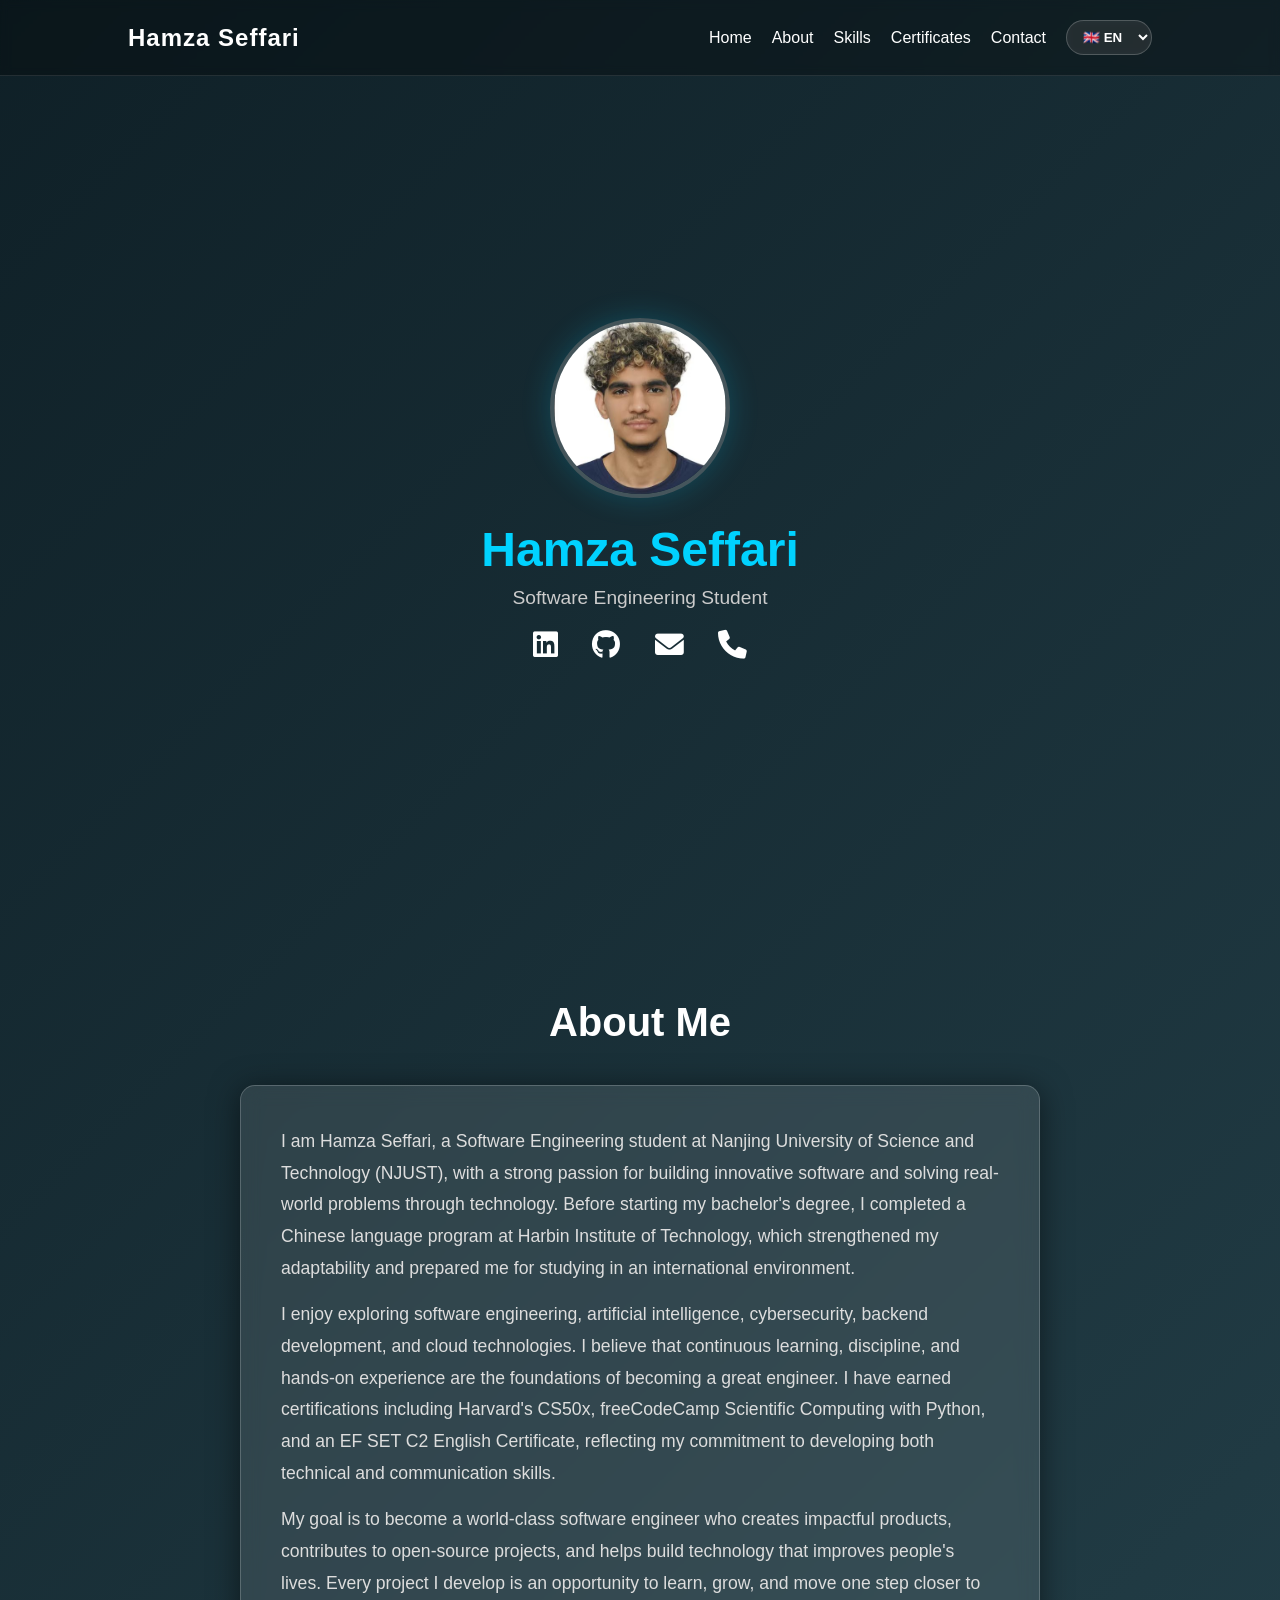
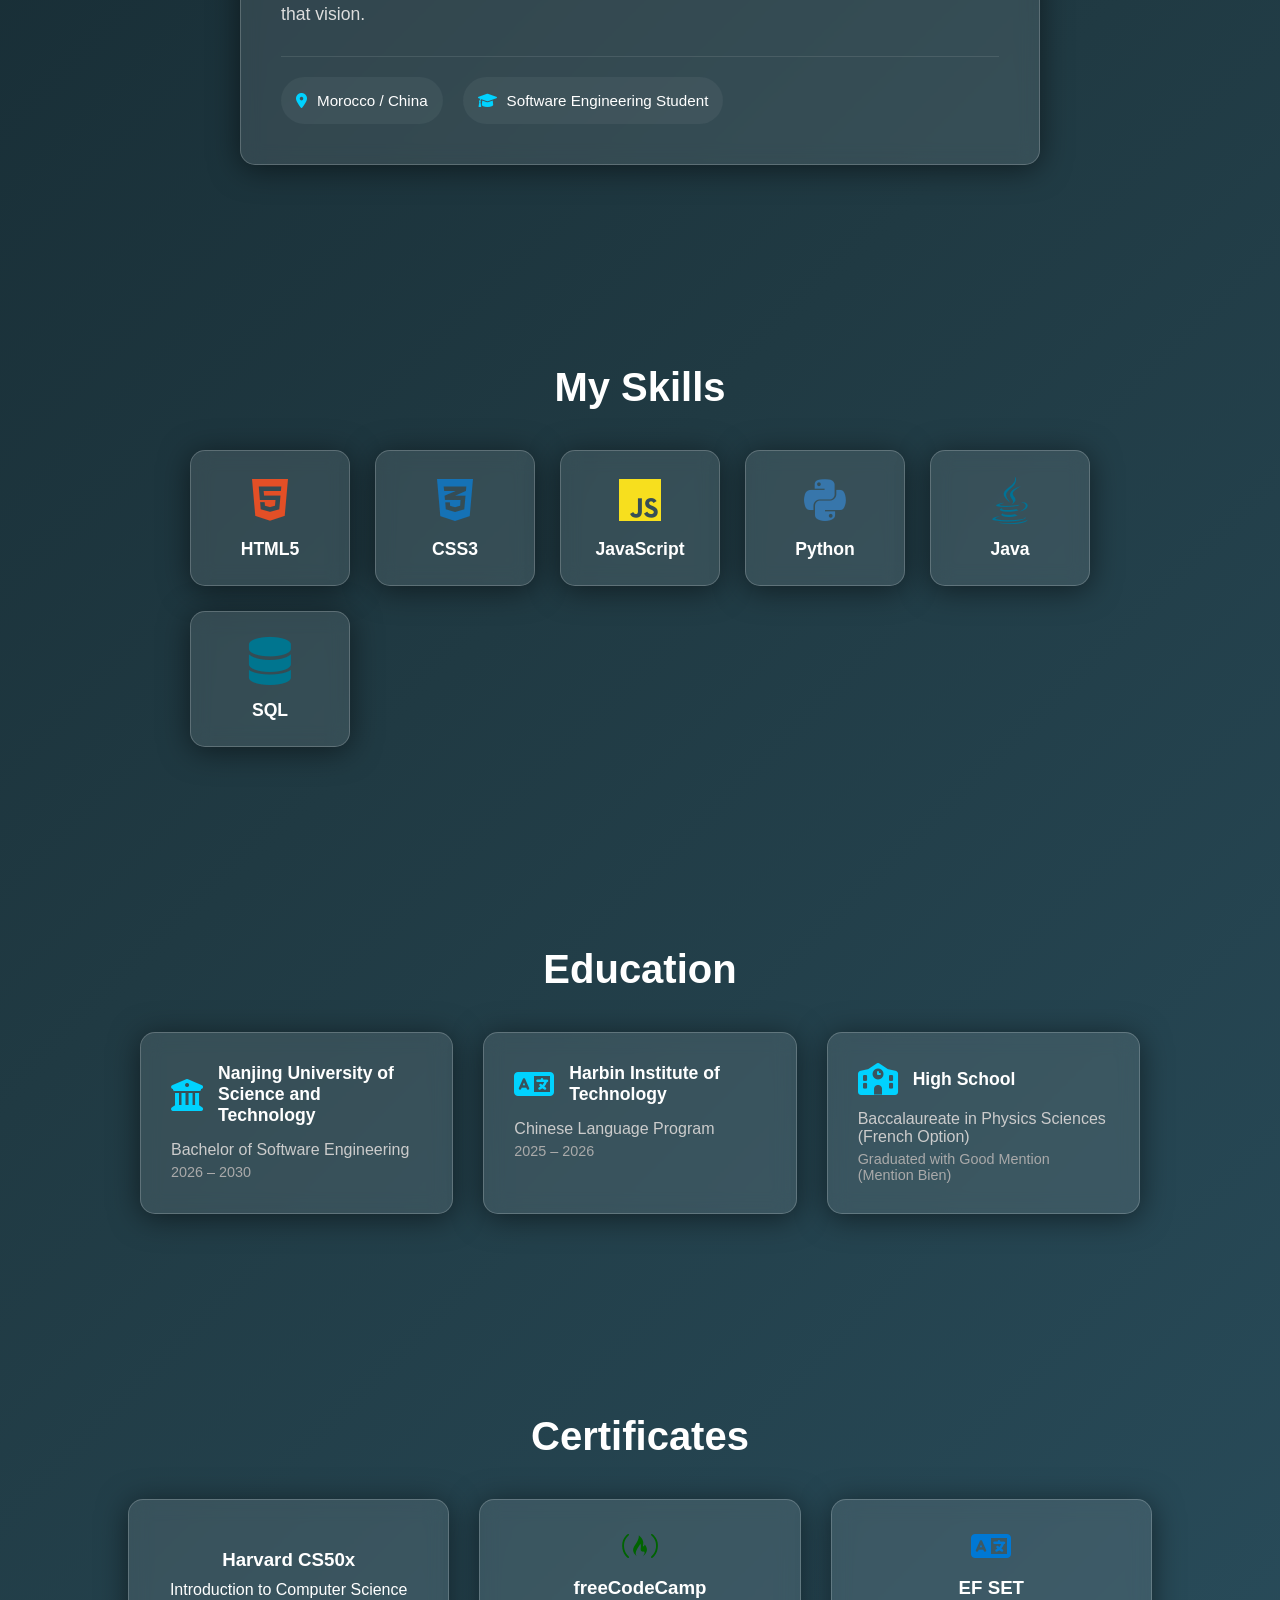
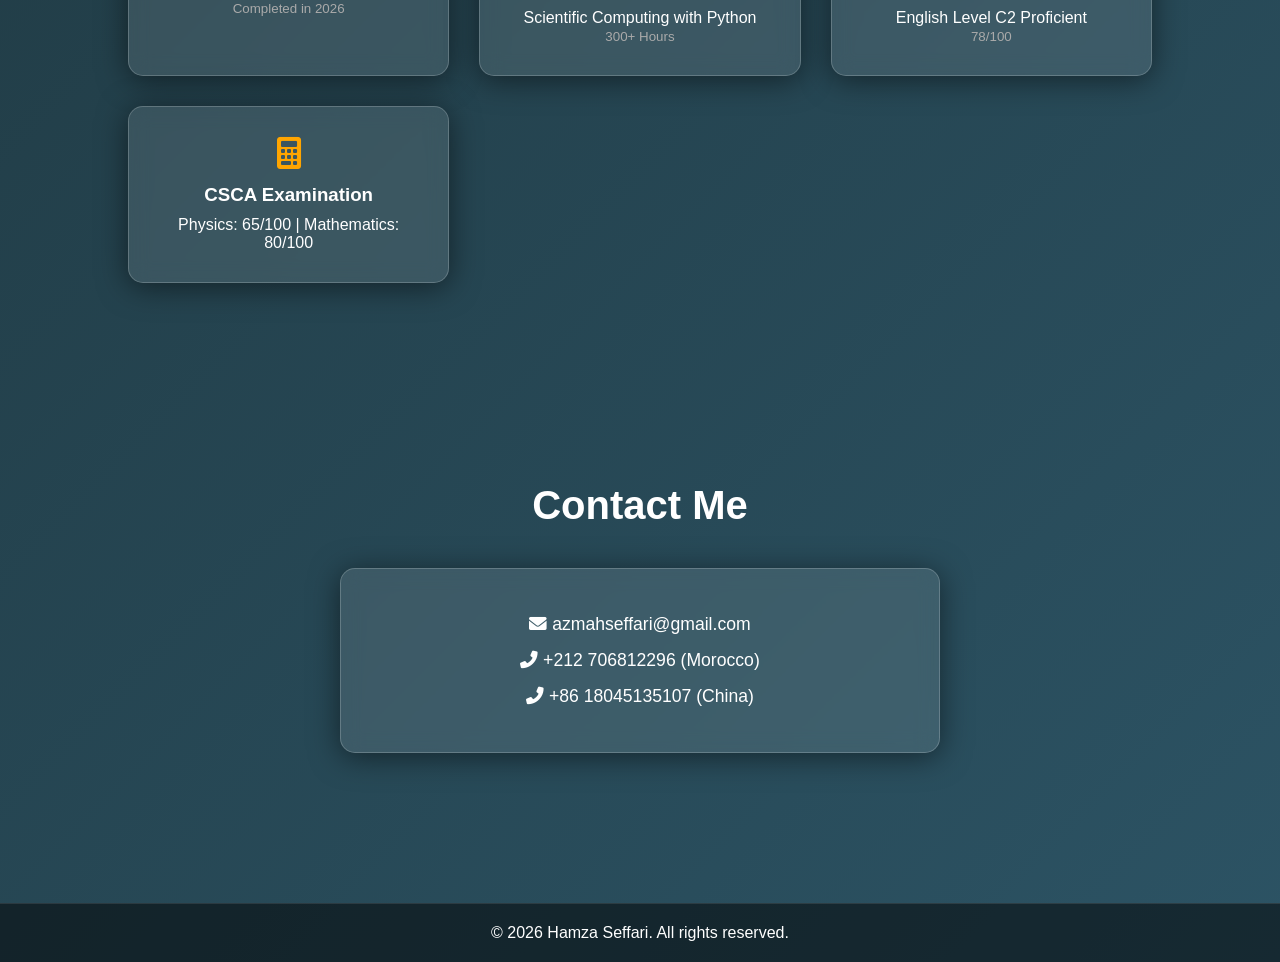
==== index.html @ 792bd7cf "Initial portfolio website" ====
<!DOCTYPE html>
<html lang="en">
<head>
    <meta charset="UTF-8">
    <meta name="viewport" content="width=device-width, initial-scale=1.0">
    <title>Hamza seffariii | Portfolio</title>
    <link rel="stylesheet" href="style.css">
    <link rel="stylesheet" href="https://cdnjs.cloudflare.com/ajax/libs/font-awesome/6.0.0/css/all.min.css">
</head>
<body>

    <!-- Navbar -->
    <nav>
        <h1 class="logo">Hamza Seffari</h1>
        <ul class="nav-links">
            <li><a href="#home" data-i18n="nav_home">Home</a></li>
            <li><a href="#about" data-i18n="nav_about">About</a></li>
            <li><a href="#skills" data-i18n="nav_skills">Skills</a></li>
            <li><a href="#certificates" data-i18n="nav_cert">Certificates</a></li>
            <li><a href="#contact" data-i18n="nav_contact">Contact</a></li>
            
            <!-- زر اللغة فقط -->
            <li>
                <select id="language-selector" class="lang-selector">
                    <option value="en">🇬🇧 EN</option>
                    <option value="fr">🇫🇷 FR</option>
                    <option value="ar">🇲🇦 AR</option>
                </select>
            </li>
        </ul>
        <div class="burger">
            <i class="fas fa-bars"></i>
        </div>
    </nav>

    <!-- Hero Section -->
    <section id="home" class="hero">
        <div class="hero-content">
            <div class="profile-img">
                <!-- حط هنا سمية التصويرة ديالك -->
                <img src="profile.jpg" alt="Hamza Seffari">
            </div>
            <h1 class="animate-text"><span data-i18n="hero_name">Hamza Seffari</span></h1>
            <p class="animate-text-delay" data-i18n="hero_title">Software Engineering Student</p>
            <div class="social-icons">
                <a href="https://www.linkedin.com/in/hamza-seffari-854858427/" target="_blank"><i class="fab fa-linkedin"></i></a>
                <a href="https://github.com/azmahefr" target="_blank"><i class="fab fa-github"></i></a>
                <a href="mailto:azmahseffari@gmail.com"><i class="fas fa-envelope"></i></a>
                <a href="tel:+212706812296"><i class="fas fa-phone"></i></a>
            </div>
        </div>
    </section>

    <!-- About Section -->
    <section id="about" class="section">
        <h2 class="section-title" data-i18n="about_title">About Me</h2>
        <div class="about-container glass">
            <div class="about-text">
                <p data-i18n="about_desc1">
                    I am Hamza Seffari, a Software Engineering student at Nanjing University of Science and Technology (NJUST), with a strong passion for building innovative software and solving real-world problems through technology. Before starting my bachelor's degree, I completed a Chinese language program at Harbin Institute of Technology, which strengthened my adaptability and prepared me for studying in an international environment.
                </p>
                <p data-i18n="about_desc2">
                    I enjoy exploring software engineering, artificial intelligence, cybersecurity, backend development, and cloud technologies. I believe that continuous learning, discipline, and hands-on experience are the foundations of becoming a great engineer. I have earned certifications including Harvard's CS50x, freeCodeCamp Scientific Computing with Python, and an EF SET C2 English Certificate, reflecting my commitment to developing both technical and communication skills.
                </p>
                <p data-i18n="about_desc3">
                    My goal is to become a world-class software engineer who creates impactful products, contributes to open-source projects, and helps build technology that improves people's lives. Every project I develop is an opportunity to learn, grow, and move one step closer to that vision.
                </p>
                <div class="about-details">
                    <div class="detail-item">
                        <i class="fas fa-map-marker-alt"></i>
                        <span data-i18n="about_location">Morocco / China</span>
                    </div>
                    <div class="detail-item">
                        <i class="fas fa-graduation-cap"></i>
                        <span data-i18n="about_edu">Software Engineering Student</span>
                    </div>
                </div>
            </div>
        </div>
    </section>

    <!-- Skills Section -->
    <section id="skills" class="section">
        <h2 class="section-title" data-i18n="skills_title">My Skills</h2>
        <div class="skills-grid">
            <div class="skill-card glass">
                <i class="fab fa-html5 fa-3x" style="color:#e34f26;"></i>
                <h3>HTML5</h3>
            </div>
            <div class="skill-card glass">
                <i class="fab fa-css3-alt fa-3x" style="color:#1572b6;"></i>
                <h3>CSS3</h3>
            </div>
            <div class="skill-card glass">
                <i class="fab fa-js fa-3x" style="color:#f7df1e;"></i>
                <h3>JavaScript</h3>
            </div>
            <div class="skill-card glass">
                <i class="fab fa-python fa-3x" style="color:#3776ab;"></i>
                <h3>Python</h3>
            </div>
            <div class="skill-card glass">
                <i class="fab fa-java fa-3x" style="color:#007396;"></i>
                <h3>Java</h3>
            </div>
            <div class="skill-card glass">
                <i class="fas fa-database fa-3x" style="color:#00758f;"></i>
                <h3>SQL</h3>
            </div>
        </div>
    </section>

    <!-- Education Section -->
    <section id="education" class="section">
        <h2 class="section-title" data-i18n="edu_title">Education</h2>
        <div class="edu-grid">
            <div class="edu-card glass">
                <div class="edu-header">
                    <i class="fas fa-university fa-2x" style="color:#00d2ff;"></i>
                    <h3>Nanjing University of Science and Technology</h3>
                </div>
                <p class="edu-major" data-i18n="edu_major1">Bachelor of Software Engineering</p>
                <p class="edu-date">2026 – 2030</p>
            </div>
            <div class="edu-card glass">
                <div class="edu-header">
                    <i class="fas fa-language fa-2x" style="color:#00d2ff;"></i>
                    <h3>Harbin Institute of Technology</h3>
                </div>
                <p class="edu-major" data-i18n="edu_major2">Chinese Language Program</p>
                <p class="edu-date">2025 – 2026</p>
            </div>
            <div class="edu-card glass">
                <div class="edu-header">
                    <i class="fas fa-school fa-2x" style="color:#00d2ff;"></i>
                    <h3 data-i18n="edu_highschool">High School</h3>
                </div>
                <p class="edu-major" data-i18n="edu_major3">Baccalaureate in Physics Sciences (French Option)</p>
                <p class="edu-date" data-i18n="edu_mention">Graduated with Good Mention (Mention Bien)</p>
            </div>
        </div>
    </section>

    <!-- Certificates Section -->
    <section id="certificates" class="section">
        <h2 class="section-title" data-i18n="cert_title">Certificates</h2>
        <div class="cert-grid">
            <div class="cert-card glass">
                <i class="fab fa-harvard fa-2x" style="color:#a51c30;"></i>
                <a href="https://certificates.cs50.io/47c96fdd-a1e2-4b8c-8a52-be0046b271c6.pdf?size=letter" target="_blank" style="text-decoration:none; color:white;">
                    <h3 data-i18n="cert1_title">Harvard CS50x</h3>
                    <p data-i18n="cert1_desc">Introduction to Computer Science</p>
                    <small style="color:#aaa;">Completed in 2026</small>
                </a>
            </div>
            <div class="cert-card glass">
                <i class="fab fa-free-code-camp fa-2x" style="color:#006400;"></i>
                <a href="https://www.freecodecamp.org/certification/hamza_seffari/scientific-computing-with-python-v7" target="_blank" style="text-decoration:none; color:white;">
                    <h3 data-i18n="cert2_title">freeCodeCamp</h3>
                    <p data-i18n="cert2_desc">Scientific Computing with Python</p>
                    <small style="color:#aaa;">300+ Hours</small>
                </a>
            </div>
            <div class="cert-card glass">
                <i class="fas fa-language fa-2x" style="color:#0078d4;"></i>
                <a href="https://cert.efset.org/rnHpss" target="_blank" style="text-decoration:none; color:white;">
                    <h3 data-i18n="cert3_title">EF SET</h3>
                    <p data-i18n="cert3_desc">English Level C2 Proficient</p>
                    <small style="color:#aaa;">78/100</small>
                </a>
            </div>
            <div class="cert-card glass">
                <i class="fas fa-calculator fa-2x" style="color:#ffa500;"></i>
                <a href="https://go.fliplink.me/view/F4797BD0-E8CE-4509-B6BF-D47F2C8E0F4D" target="_blank" style="text-decoration:none; color:white;">
                    <h3 data-i18n="cert4_title">CSCA Examination</h3>
                    <p data-i18n="cert4_desc">Physics : 65/100 | Mathematics : 80/100</p>
                </a>
            </div>
        </div>
    </section>

    <!-- Contact Section -->
    <section id="contact" class="section">
        <h2 class="section-title" data-i18n="contact_title">Contact Me</h2>
        <div class="contact-info glass">
            <p><i class="fas fa-envelope"></i> azmahseffari@gmail.com</p>
            <p><i class="fas fa-phone-alt"></i> +212 706812296 (Morocco)</p>
            <p><i class="fas fa-phone-alt"></i> +86 18045135107 (China)</p>
        </div>
    </section>

    <footer>
        <p data-i18n="footer">© 2026 Hamza Seffari. All rights reserved.</p>
    </footer>

    <script src="script.js"></script>
</body>
</html>
---- style.css ----
* {
    margin: 0;
    padding: 0;
    box-sizing: border-box;
    font-family: 'Segoe UI', Tahoma, Geneva, Verdana, sans-serif;
}

body {
    background: linear-gradient(135deg, #0f2027, #203a43, #2c5364);
    color: white;
    min-height: 100vh;
    overflow-x: hidden;
}

/* Glassmorphism */
.glass {
    background: rgba(255, 255, 255, 0.1);
    backdrop-filter: blur(10px);
    -webkit-backdrop-filter: blur(10px);
    border: 1px solid rgba(255, 255, 255, 0.2);
    border-radius: 15px;
    box-shadow: 0 4px 30px rgba(0, 0, 0, 0.5);
}

/* Navbar */
nav {
    display: flex;
    justify-content: space-between;
    align-items: center;
    padding: 20px 10%;
    background: rgba(0, 0, 0, 0.3);
    backdrop-filter: blur(5px);
    position: fixed;
    width: 100%;
    top: 0;
    z-index: 1000;
    border-bottom: 1px solid rgba(255, 255, 255, 0.1);
}

.logo {
    font-size: 1.5rem;
    font-weight: bold;
    letter-spacing: 1px;
}

.nav-links {
    list-style: none;
    display: flex;
    gap: 20px;
    align-items: center;
}

.nav-links a {
    color: white;
    text-decoration: none;
    font-weight: 500;
    transition: 0.3s;
}

.nav-links a:hover {
    color: #00d2ff;
    text-shadow: 0 0 10px #00d2ff;
}

/* Language Selector */
.lang-selector {
    background: rgba(255, 255, 255, 0.1);
    backdrop-filter: blur(5px);
    border: 1px solid rgba(255, 255, 255, 0.2);
    color: white;
    padding: 8px 12px;
    border-radius: 20px;
    cursor: pointer;
    font-weight: bold;
    transition: 0.3s;
}

.lang-selector:hover {
    background: rgba(255, 255, 255, 0.2);
}

.lang-selector option {
    background: #1a2a3a;
    color: white;
}

.burger {
    display: none;
    font-size: 1.5rem;
    cursor: pointer;
}

/* Hero */
.hero {
    height: 100vh;
    display: flex;
    align-items: center;
    justify-content: center;
    text-align: center;
    padding-top: 80px;
}

.hero-content {
    animation: fadeInUp 1s ease-out;
}

.profile-img img {
    width: 180px;
    height: 180px;
    border-radius: 50%;
    border: 4px solid rgba(255, 255, 255, 0.2);
    object-fit: cover;
    margin-bottom: 20px;
    box-shadow: 0 0 30px rgba(0, 210, 255, 0.2);
    transition: transform 0.5s;
}

.profile-img img:hover {
    transform: scale(1.05) rotate(3deg);
}

.hero h1 {
    font-size: 3rem;
    margin-bottom: 10px;
}

.hero h1 span {
    color: #00d2ff;
}

.hero p {
    font-size: 1.2rem;
    color: #ccc;
    margin-bottom: 20px;
}

/* Social Icons */
.social-icons a {
    color: white;
    font-size: 1.8rem;
    margin: 0 15px;
    transition: 0.3s;
}

.social-icons a:hover {
    color: #00d2ff;
    transform: translateY(-5px);
}

/* Sections */
.section {
    padding: 100px 10%;
    text-align: center;
}

.section-title {
    font-size: 2.5rem;
    margin-bottom: 40px;
    color: white;
}

/* About */
.about-container {
    max-width: 800px;
    margin: 0 auto;
    padding: 40px;
    text-align: left;
    line-height: 1.8;
}

.about-text p {
    margin-bottom: 15px;
    color: #ddd;
    font-size: 1.1rem;
}

.about-details {
    display: flex;
    flex-wrap: wrap;
    gap: 20px;
    margin-top: 25px;
    padding-top: 20px;
    border-top: 1px solid rgba(255, 255, 255, 0.1);
}

.detail-item {
    display: flex;
    align-items: center;
    gap: 10px;
    background: rgba(255, 255, 255, 0.05);
    padding: 10px 15px;
    border-radius: 25px;
    font-size: 0.95rem;
}

.detail-item i {
    color: #00d2ff;
}

/* Skills */
.skills-grid {
    display: grid;
    grid-template-columns: repeat(auto-fit, minmax(150px, 1fr));
    gap: 25px;
    max-width: 900px;
    margin: 0 auto;
}

.skill-card {
    padding: 25px 15px;
    text-align: center;
    transition: 0.4s;
    cursor: pointer;
}

.skill-card:hover {
    transform: translateY(-10px) scale(1.05);
    box-shadow: 0 0 25px rgba(0, 0, 0, 0.5);
}

.skill-card h3 {
    margin-top: 15px;
    font-size: 1.1rem;
}

/* Certificates */
.cert-grid {
    display: grid;
    grid-template-columns: repeat(auto-fit, minmax(250px, 1fr));
    gap: 30px;
}

.cert-card {
    padding: 30px;
    transition: 0.4s;
    cursor: pointer;
    text-align: center;
}

.cert-card:hover {
    transform: translateY(-15px) scale(1.02);
    background: rgba(255, 255, 255, 0.15);
    box-shadow: 0 0 20px rgba(0, 0, 0, 0.5);
}

.cert-card i {
    margin-bottom: 15px;
}

.cert-card h3 {
    margin-bottom: 10px;
}

/* Contact */
.contact-info {
    max-width: 600px;
    margin: 0 auto;
    padding: 30px;
}

.contact-info p {
    margin: 15px 0;
    font-size: 1.1rem;
}

/* Footer */
footer {
    text-align: center;
    padding: 20px;
    background: rgba(0, 0, 0, 0.5);
    margin-top: 50px;
    border-top: 1px solid rgba(255, 255, 255, 0.1);
}

/* Animations */
@keyframes fadeInUp {
    from {
        opacity: 0;
        transform: translateY(50px);
    }
    to {
        opacity: 1;
        transform: translateY(0);
    }
}

.animate-text {
    animation: fadeInUp 1s ease-out;
}
.animate-text-delay {
    opacity: 0;
    animation: fadeInUp 1s ease-out 0.5s forwards;
}

/* Education Section */
.edu-grid {
    display: grid;
    grid-template-columns: repeat(auto-fit, minmax(300px, 1fr));
    gap: 30px;
    max-width: 1000px;
    margin: 0 auto;
}

.edu-card {
    padding: 30px;
    text-align: left;
    transition: 0.4s;
    cursor: pointer;
}

.edu-card:hover {
    transform: translateY(-10px) scale(1.02);
    box-shadow: 0 0 25px rgba(0, 0, 0, 0.5);
}

.edu-header {
    display: flex;
    align-items: center;
    gap: 15px;
    margin-bottom: 15px;
}

.edu-header h3 {
    font-size: 1.1rem;
}

.edu-major {
    color: #ccc;
    font-size: 1rem;
    margin-bottom: 5px;
}

.edu-date {
    color: #aaa;
    font-size: 0.9rem;
}

/* Responsive */
@media (max-width: 768px) {
    .nav-links {
        display: none;
        flex-direction: column;
        position: absolute;
        top: 70px;
        left: 0;
        width: 100%;
        background: rgba(0, 0, 0, 0.9);
        padding: 20px;
        text-align: center;
        border-bottom: 1px solid rgba(255, 255, 255, 0.1);
    }
    .nav-links.active {
        display: flex;
    }
    .burger {
        display: block;
    }
    .hero h1 {
        font-size: 2rem;
    }
}
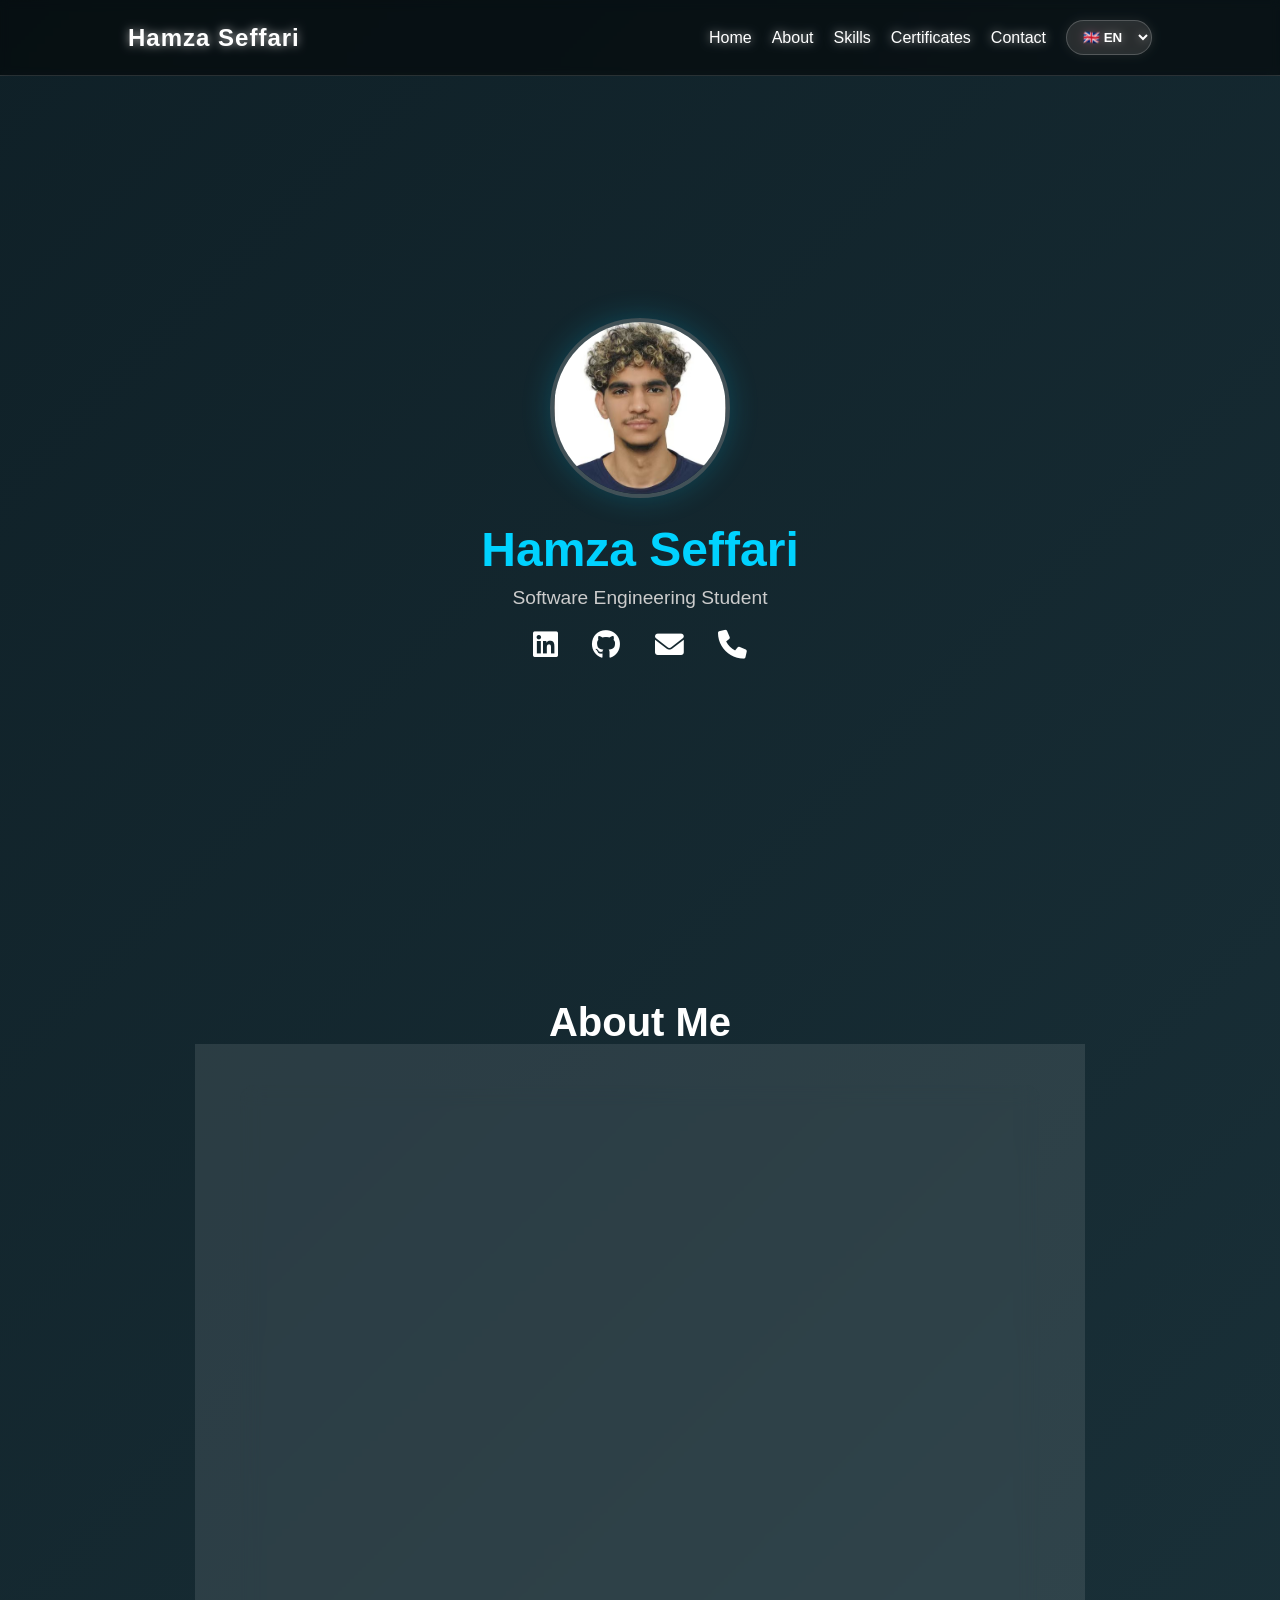
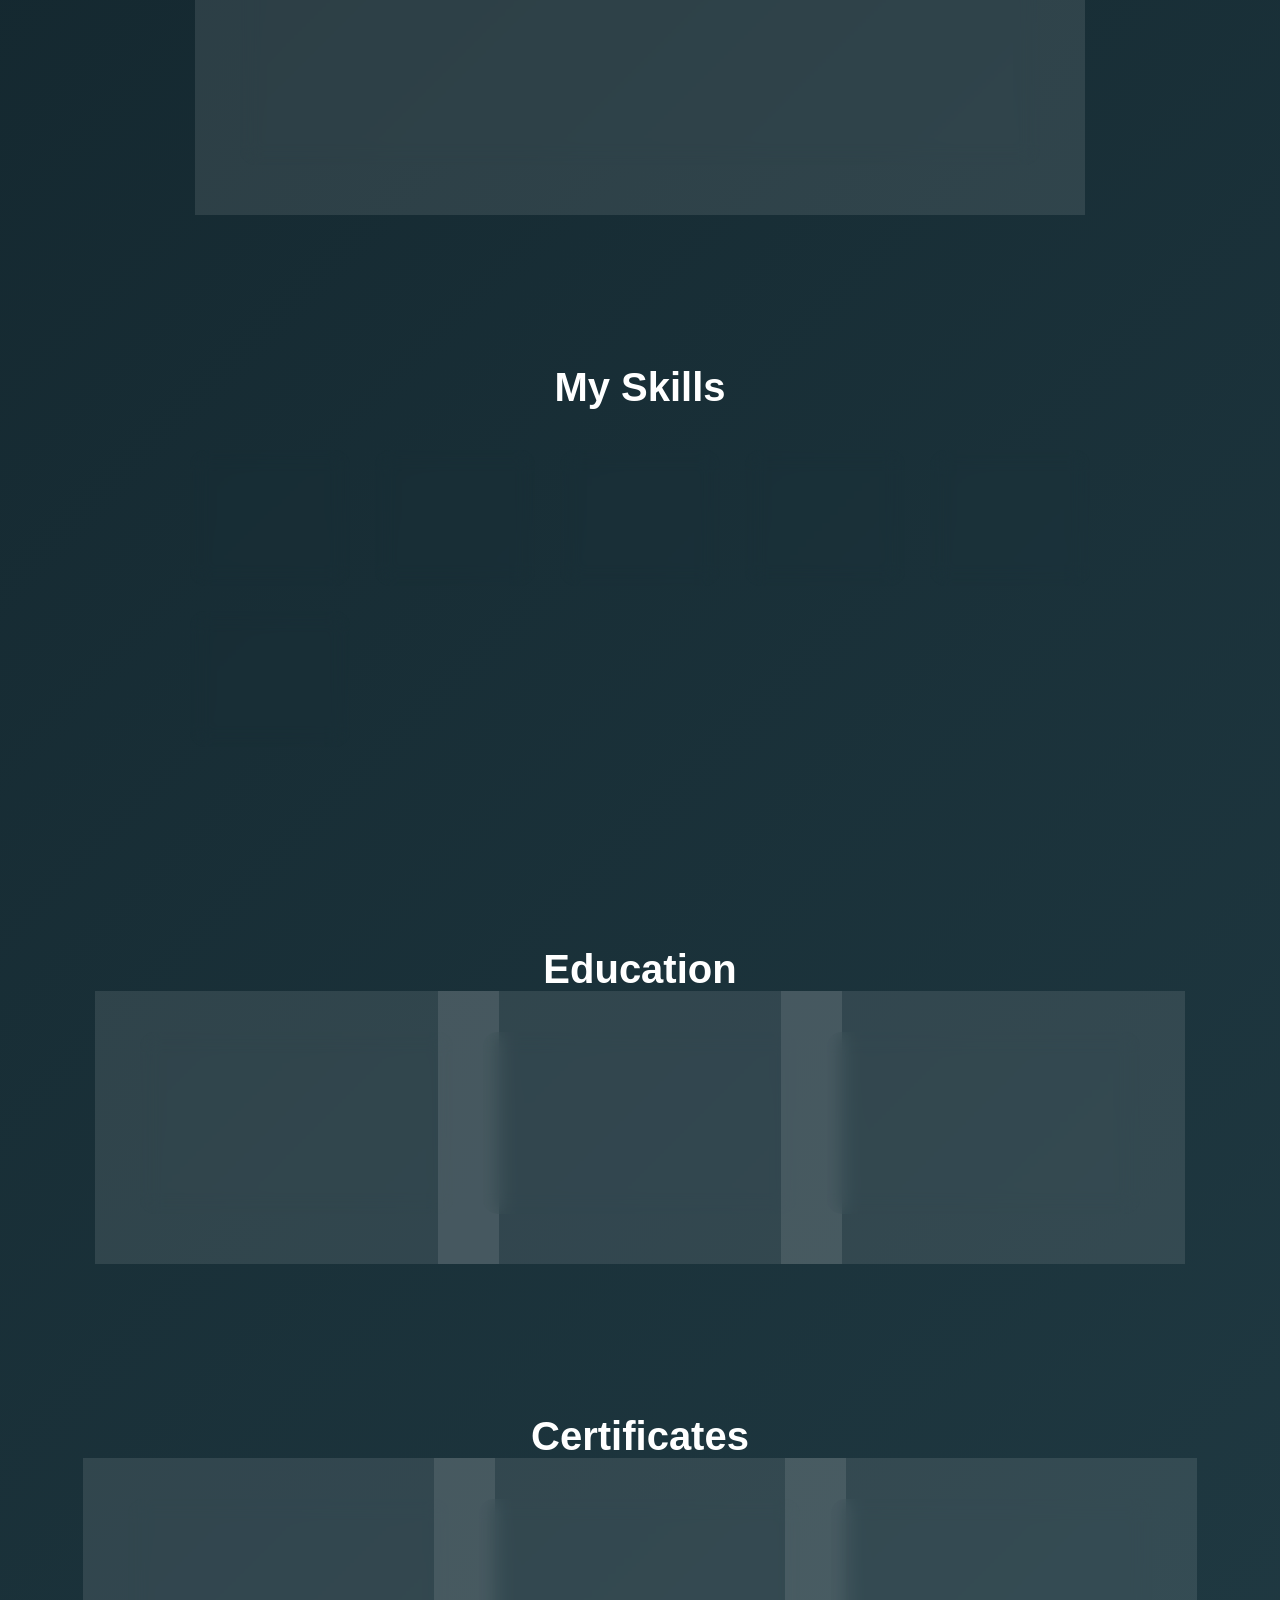
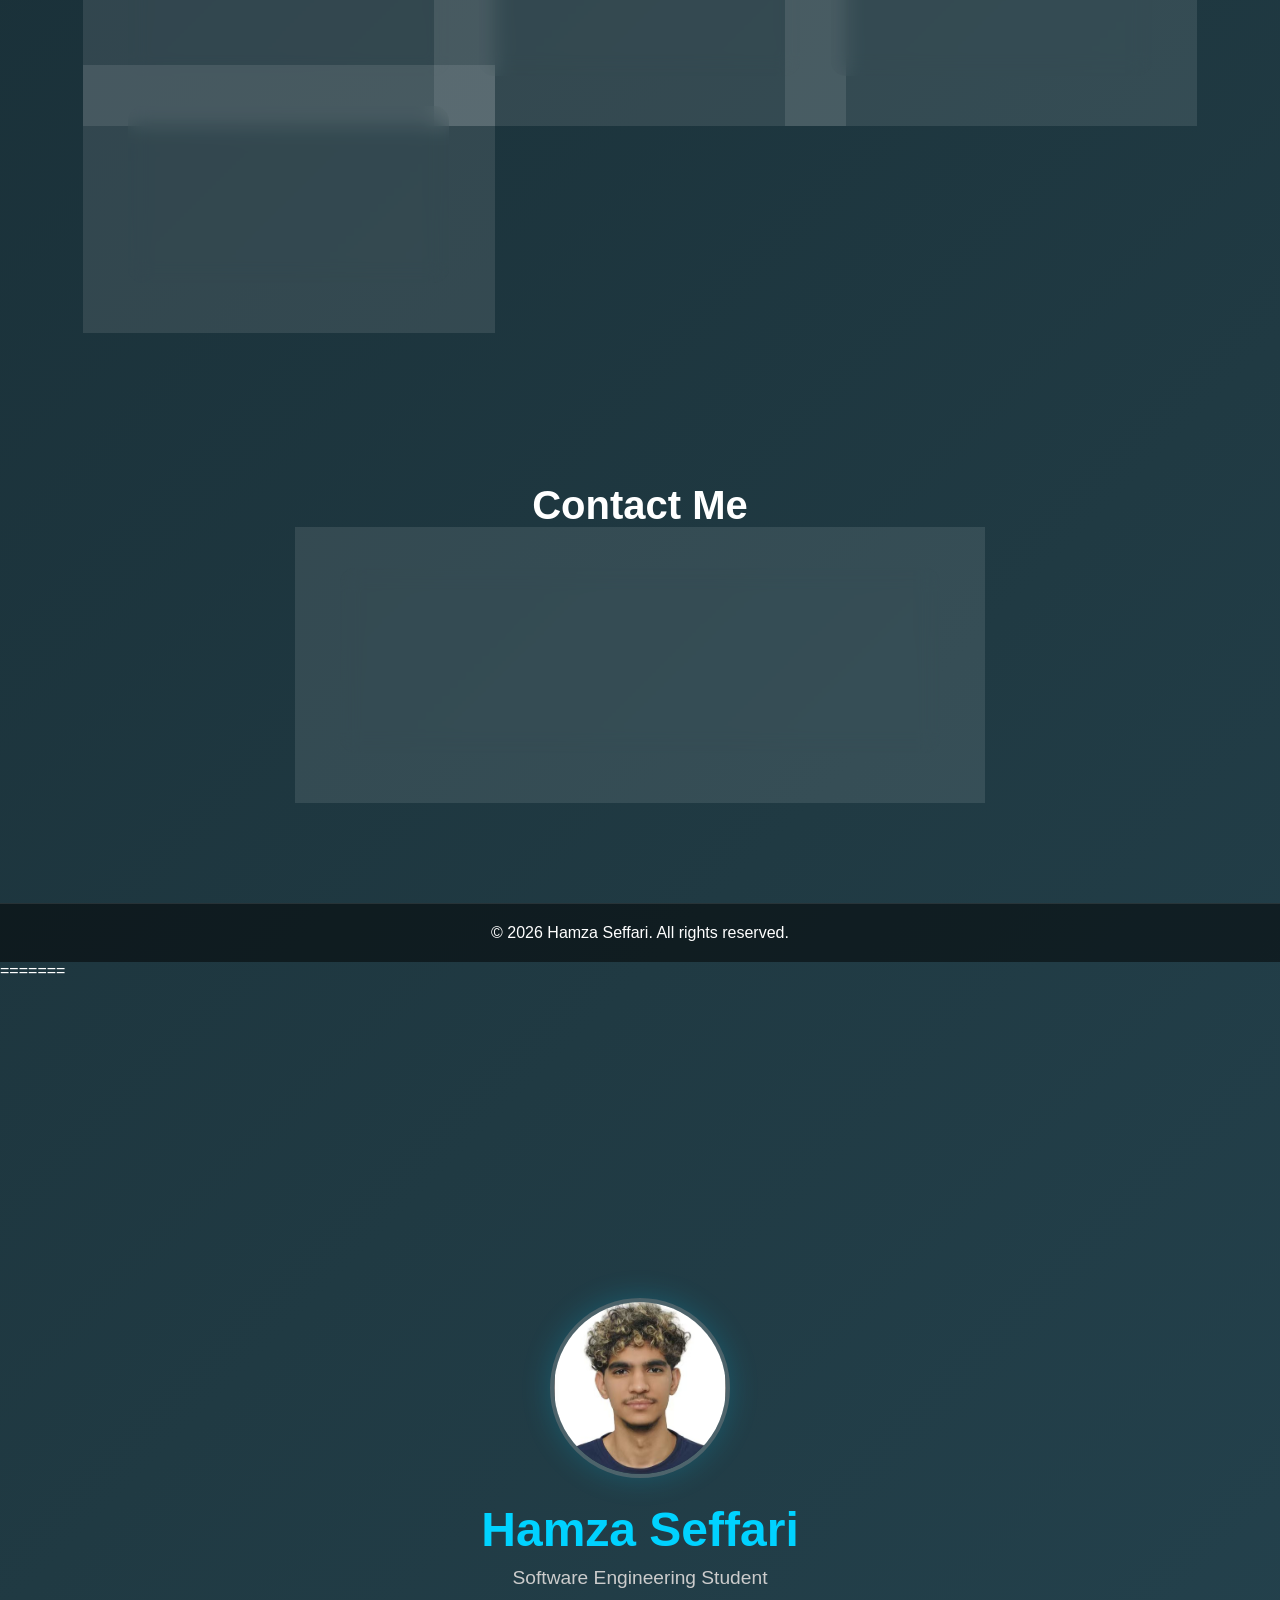
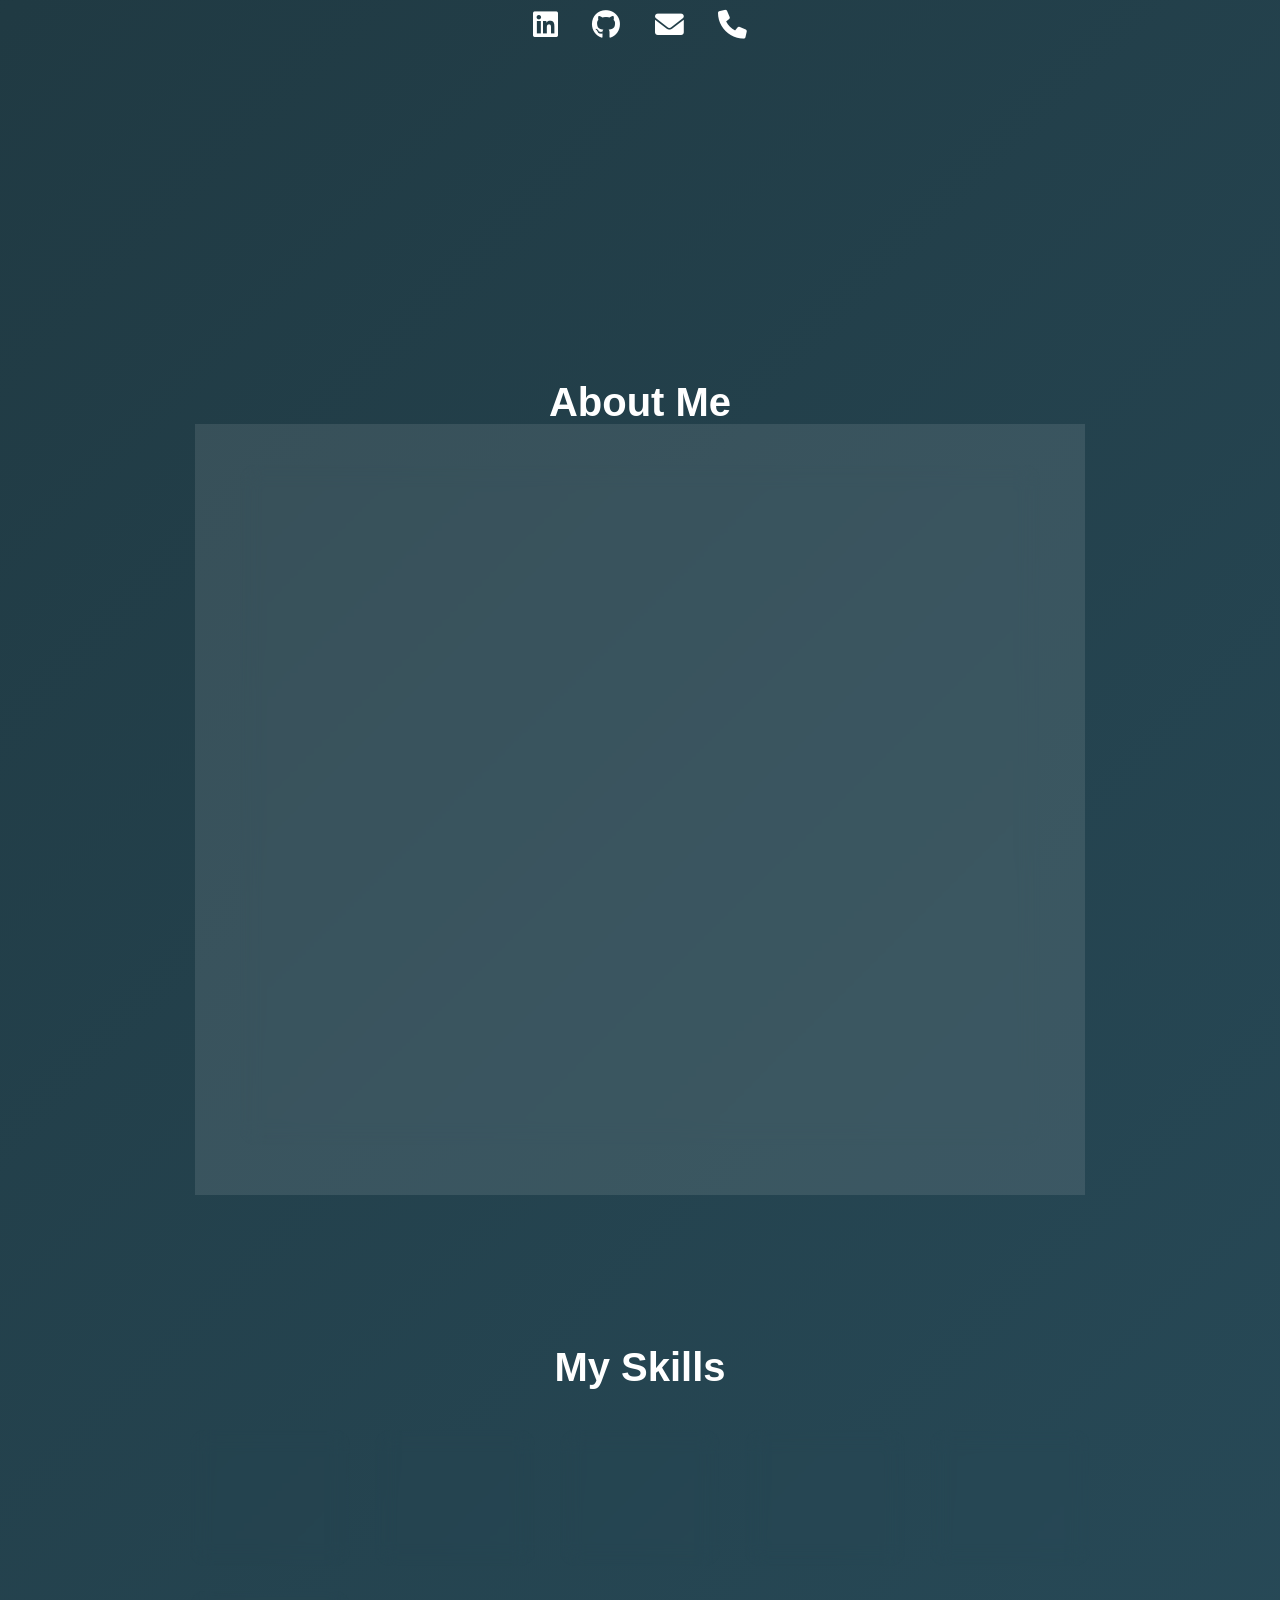
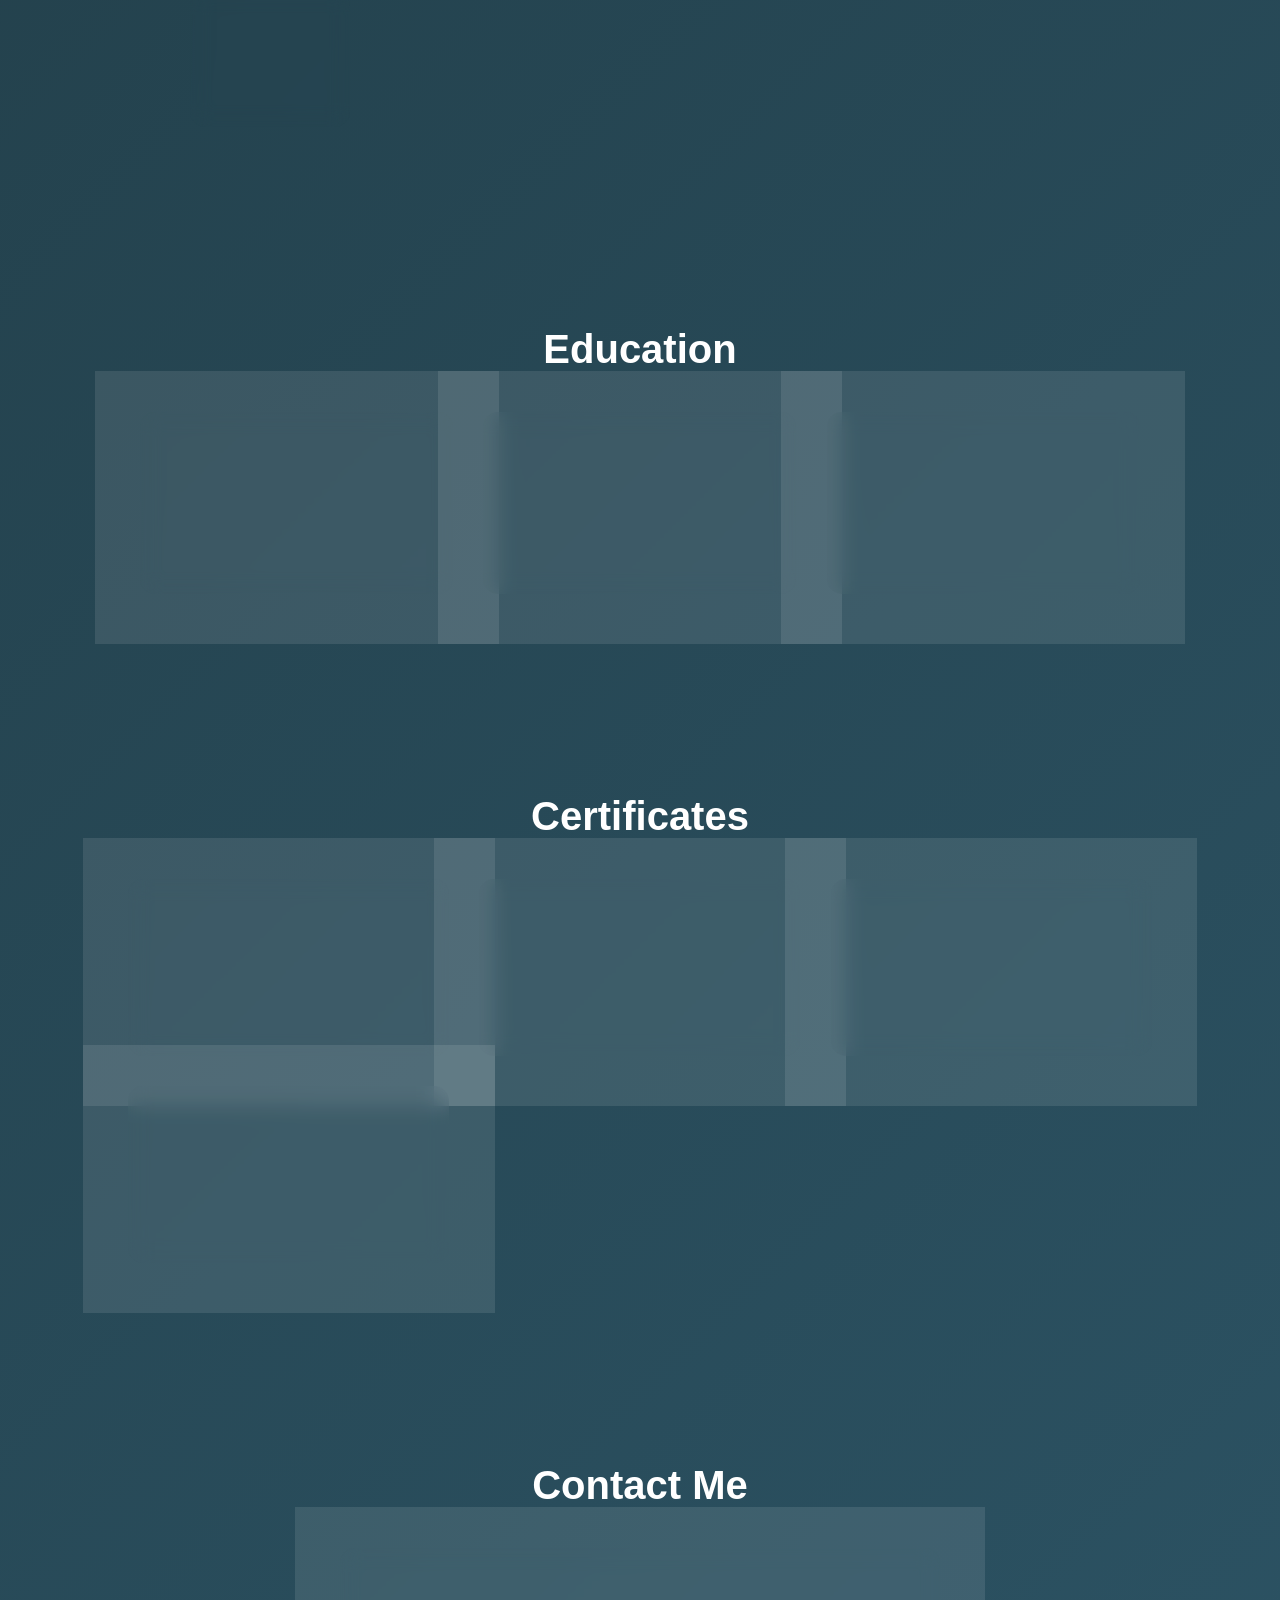
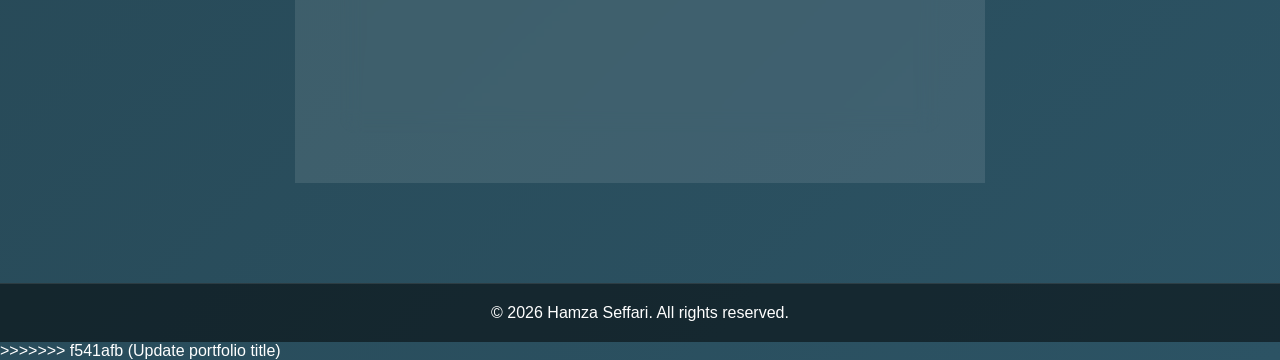
==== commit c4c8e0c0: "Update portfolio title" ====
--- a/index.html
+++ b/index.html
@@ -1,198 +1,397 @@
-<!DOCTYPE html>
-<html lang="en">
-<head>
-    <meta charset="UTF-8">
-    <meta name="viewport" content="width=device-width, initial-scale=1.0">
-    <title>Hamza seffariii | Portfolio</title>
-    <link rel="stylesheet" href="style.css">
-    <link rel="stylesheet" href="https://cdnjs.cloudflare.com/ajax/libs/font-awesome/6.0.0/css/all.min.css">
-</head>
-<body>
-
-    <!-- Navbar -->
-    <nav>
-        <h1 class="logo">Hamza Seffari</h1>
-        <ul class="nav-links">
-            <li><a href="#home" data-i18n="nav_home">Home</a></li>
-            <li><a href="#about" data-i18n="nav_about">About</a></li>
-            <li><a href="#skills" data-i18n="nav_skills">Skills</a></li>
-            <li><a href="#certificates" data-i18n="nav_cert">Certificates</a></li>
-            <li><a href="#contact" data-i18n="nav_contact">Contact</a></li>
-            
-            <!-- زر اللغة فقط -->
-            <li>
-                <select id="language-selector" class="lang-selector">
-                    <option value="en">🇬🇧 EN</option>
-                    <option value="fr">🇫🇷 FR</option>
-                    <option value="ar">🇲🇦 AR</option>
-                </select>
-            </li>
-        </ul>
-        <div class="burger">
-            <i class="fas fa-bars"></i>
-        </div>
-    </nav>
-
-    <!-- Hero Section -->
-    <section id="home" class="hero">
-        <div class="hero-content">
-            <div class="profile-img">
-                <!-- حط هنا سمية التصويرة ديالك -->
-                <img src="profile.jpg" alt="Hamza Seffari">
-            </div>
-            <h1 class="animate-text"><span data-i18n="hero_name">Hamza Seffari</span></h1>
-            <p class="animate-text-delay" data-i18n="hero_title">Software Engineering Student</p>
-            <div class="social-icons">
-                <a href="https://www.linkedin.com/in/hamza-seffari-854858427/" target="_blank"><i class="fab fa-linkedin"></i></a>
-                <a href="https://github.com/azmahefr" target="_blank"><i class="fab fa-github"></i></a>
-                <a href="mailto:azmahseffari@gmail.com"><i class="fas fa-envelope"></i></a>
-                <a href="tel:+212706812296"><i class="fas fa-phone"></i></a>
-            </div>
-        </div>
-    </section>
-
-    <!-- About Section -->
-    <section id="about" class="section">
-        <h2 class="section-title" data-i18n="about_title">About Me</h2>
-        <div class="about-container glass">
-            <div class="about-text">
-                <p data-i18n="about_desc1">
-                    I am Hamza Seffari, a Software Engineering student at Nanjing University of Science and Technology (NJUST), with a strong passion for building innovative software and solving real-world problems through technology. Before starting my bachelor's degree, I completed a Chinese language program at Harbin Institute of Technology, which strengthened my adaptability and prepared me for studying in an international environment.
-                </p>
-                <p data-i18n="about_desc2">
-                    I enjoy exploring software engineering, artificial intelligence, cybersecurity, backend development, and cloud technologies. I believe that continuous learning, discipline, and hands-on experience are the foundations of becoming a great engineer. I have earned certifications including Harvard's CS50x, freeCodeCamp Scientific Computing with Python, and an EF SET C2 English Certificate, reflecting my commitment to developing both technical and communication skills.
-                </p>
-                <p data-i18n="about_desc3">
-                    My goal is to become a world-class software engineer who creates impactful products, contributes to open-source projects, and helps build technology that improves people's lives. Every project I develop is an opportunity to learn, grow, and move one step closer to that vision.
-                </p>
-                <div class="about-details">
-                    <div class="detail-item">
-                        <i class="fas fa-map-marker-alt"></i>
-                        <span data-i18n="about_location">Morocco / China</span>
-                    </div>
-                    <div class="detail-item">
-                        <i class="fas fa-graduation-cap"></i>
-                        <span data-i18n="about_edu">Software Engineering Student</span>
-                    </div>
-                </div>
-            </div>
-        </div>
-    </section>
-
-    <!-- Skills Section -->
-    <section id="skills" class="section">
-        <h2 class="section-title" data-i18n="skills_title">My Skills</h2>
-        <div class="skills-grid">
-            <div class="skill-card glass">
-                <i class="fab fa-html5 fa-3x" style="color:#e34f26;"></i>
-                <h3>HTML5</h3>
-            </div>
-            <div class="skill-card glass">
-                <i class="fab fa-css3-alt fa-3x" style="color:#1572b6;"></i>
-                <h3>CSS3</h3>
-            </div>
-            <div class="skill-card glass">
-                <i class="fab fa-js fa-3x" style="color:#f7df1e;"></i>
-                <h3>JavaScript</h3>
-            </div>
-            <div class="skill-card glass">
-                <i class="fab fa-python fa-3x" style="color:#3776ab;"></i>
-                <h3>Python</h3>
-            </div>
-            <div class="skill-card glass">
-                <i class="fab fa-java fa-3x" style="color:#007396;"></i>
-                <h3>Java</h3>
-            </div>
-            <div class="skill-card glass">
-                <i class="fas fa-database fa-3x" style="color:#00758f;"></i>
-                <h3>SQL</h3>
-            </div>
-        </div>
-    </section>
-
-    <!-- Education Section -->
-    <section id="education" class="section">
-        <h2 class="section-title" data-i18n="edu_title">Education</h2>
-        <div class="edu-grid">
-            <div class="edu-card glass">
-                <div class="edu-header">
-                    <i class="fas fa-university fa-2x" style="color:#00d2ff;"></i>
-                    <h3>Nanjing University of Science and Technology</h3>
-                </div>
-                <p class="edu-major" data-i18n="edu_major1">Bachelor of Software Engineering</p>
-                <p class="edu-date">2026 – 2030</p>
-            </div>
-            <div class="edu-card glass">
-                <div class="edu-header">
-                    <i class="fas fa-language fa-2x" style="color:#00d2ff;"></i>
-                    <h3>Harbin Institute of Technology</h3>
-                </div>
-                <p class="edu-major" data-i18n="edu_major2">Chinese Language Program</p>
-                <p class="edu-date">2025 – 2026</p>
-            </div>
-            <div class="edu-card glass">
-                <div class="edu-header">
-                    <i class="fas fa-school fa-2x" style="color:#00d2ff;"></i>
-                    <h3 data-i18n="edu_highschool">High School</h3>
-                </div>
-                <p class="edu-major" data-i18n="edu_major3">Baccalaureate in Physics Sciences (French Option)</p>
-                <p class="edu-date" data-i18n="edu_mention">Graduated with Good Mention (Mention Bien)</p>
-            </div>
-        </div>
-    </section>
-
-    <!-- Certificates Section -->
-    <section id="certificates" class="section">
-        <h2 class="section-title" data-i18n="cert_title">Certificates</h2>
-        <div class="cert-grid">
-            <div class="cert-card glass">
-                <i class="fab fa-harvard fa-2x" style="color:#a51c30;"></i>
-                <a href="https://certificates.cs50.io/47c96fdd-a1e2-4b8c-8a52-be0046b271c6.pdf?size=letter" target="_blank" style="text-decoration:none; color:white;">
-                    <h3 data-i18n="cert1_title">Harvard CS50x</h3>
-                    <p data-i18n="cert1_desc">Introduction to Computer Science</p>
-                    <small style="color:#aaa;">Completed in 2026</small>
-                </a>
-            </div>
-            <div class="cert-card glass">
-                <i class="fab fa-free-code-camp fa-2x" style="color:#006400;"></i>
-                <a href="https://www.freecodecamp.org/certification/hamza_seffari/scientific-computing-with-python-v7" target="_blank" style="text-decoration:none; color:white;">
-                    <h3 data-i18n="cert2_title">freeCodeCamp</h3>
-                    <p data-i18n="cert2_desc">Scientific Computing with Python</p>
-                    <small style="color:#aaa;">300+ Hours</small>
-                </a>
-            </div>
-            <div class="cert-card glass">
-                <i class="fas fa-language fa-2x" style="color:#0078d4;"></i>
-                <a href="https://cert.efset.org/rnHpss" target="_blank" style="text-decoration:none; color:white;">
-                    <h3 data-i18n="cert3_title">EF SET</h3>
-                    <p data-i18n="cert3_desc">English Level C2 Proficient</p>
-                    <small style="color:#aaa;">78/100</small>
-                </a>
-            </div>
-            <div class="cert-card glass">
-                <i class="fas fa-calculator fa-2x" style="color:#ffa500;"></i>
-                <a href="https://go.fliplink.me/view/F4797BD0-E8CE-4509-B6BF-D47F2C8E0F4D" target="_blank" style="text-decoration:none; color:white;">
-                    <h3 data-i18n="cert4_title">CSCA Examination</h3>
-                    <p data-i18n="cert4_desc">Physics : 65/100 | Mathematics : 80/100</p>
-                </a>
-            </div>
-        </div>
-    </section>
-
-    <!-- Contact Section -->
-    <section id="contact" class="section">
-        <h2 class="section-title" data-i18n="contact_title">Contact Me</h2>
-        <div class="contact-info glass">
-            <p><i class="fas fa-envelope"></i> azmahseffari@gmail.com</p>
-            <p><i class="fas fa-phone-alt"></i> +212 706812296 (Morocco)</p>
-            <p><i class="fas fa-phone-alt"></i> +86 18045135107 (China)</p>
-        </div>
-    </section>
-
-    <footer>
-        <p data-i18n="footer">© 2026 Hamza Seffari. All rights reserved.</p>
-    </footer>
-
-    <script src="script.js"></script>
-</body>
+<!DOCTYPE html>
+<html lang="en">
+<head>
+    <meta charset="UTF-8">
+    <meta name="viewport" content="width=device-width, initial-scale=1.0">
+    <title>Hamza Seffariii | Portfolio</title>
+    <link rel="stylesheet" href="style.css">
+    <link rel="stylesheet" href="https://cdnjs.cloudflare.com/ajax/libs/font-awesome/6.0.0/css/all.min.css">
+</head>
+<body>
+
+    <!-- Navbar -->
+    <nav>
+        <h1 class="logo">Hamza Seffari</h1>
+        <ul class="nav-links">
+            <li><a href="#home" data-i18n="nav_home">Home</a></li>
+            <li><a href="#about" data-i18n="nav_about">About</a></li>
+            <li><a href="#skills" data-i18n="nav_skills">Skills</a></li>
+            <li><a href="#certificates" data-i18n="nav_cert">Certificates</a></li>
+            <li><a href="#contact" data-i18n="nav_contact">Contact</a></li>
+            
+            <!-- زر اللغة فقط -->
+            <li>
+                <select id="language-selector" class="lang-selector">
+                    <option value="en">🇬🇧 EN</option>
+                    <option value="fr">🇫🇷 FR</option>
+                    <option value="ar">🇲🇦 AR</option>
+                </select>
+            </li>
+        </ul>
+        <div class="burger">
+            <i class="fas fa-bars"></i>
+        </div>
+    </nav>
+
+    <!-- Hero Section -->
+    <section id="home" class="hero">
+        <div class="hero-content">
+            <div class="profile-img">
+                <!-- حط هنا سمية التصويرة ديالك -->
+                <img src="profile.jpg" alt="Hamza Seffari">
+            </div>
+            <h1 class="animate-text"><span data-i18n="hero_name">Hamza Seffari</span></h1>
+            <p class="animate-text-delay" data-i18n="hero_title">Software Engineering Student</p>
+            <div class="social-icons">
+                <a href="https://www.linkedin.com/in/hamza-seffari-854858427/" target="_blank"><i class="fab fa-linkedin"></i></a>
+                <a href="https://github.com/azmahefr" target="_blank"><i class="fab fa-github"></i></a>
+                <a href="mailto:azmahseffari@gmail.com"><i class="fas fa-envelope"></i></a>
+                <a href="tel:+212706812296"><i class="fas fa-phone"></i></a>
+            </div>
+        </div>
+    </section>
+
+    <!-- About Section -->
+    <section id="about" class="section">
+        <h2 class="section-title" data-i18n="about_title">About Me</h2>
+        <div class="about-container glass">
+            <div class="about-text">
+                <p data-i18n="about_desc1">
+                    I am Hamza Seffari, a Software Engineering student at Nanjing University of Science and Technology (NJUST), with a strong passion for building innovative software and solving real-world problems through technology. Before starting my bachelor's degree, I completed a Chinese language program at Harbin Institute of Technology, which strengthened my adaptability and prepared me for studying in an international environment.
+                </p>
+                <p data-i18n="about_desc2">
+                    I enjoy exploring software engineering, artificial intelligence, cybersecurity, backend development, and cloud technologies. I believe that continuous learning, discipline, and hands-on experience are the foundations of becoming a great engineer. I have earned certifications including Harvard's CS50x, freeCodeCamp Scientific Computing with Python, and an EF SET C2 English Certificate, reflecting my commitment to developing both technical and communication skills.
+                </p>
+                <p data-i18n="about_desc3">
+                    My goal is to become a world-class software engineer who creates impactful products, contributes to open-source projects, and helps build technology that improves people's lives. Every project I develop is an opportunity to learn, grow, and move one step closer to that vision.
+                </p>
+                <div class="about-details">
+                    <div class="detail-item">
+                        <i class="fas fa-map-marker-alt"></i>
+                        <span data-i18n="about_location">Morocco / China</span>
+                    </div>
+                    <div class="detail-item">
+                        <i class="fas fa-graduation-cap"></i>
+                        <span data-i18n="about_edu">Software Engineering Student</span>
+                    </div>
+                </div>
+            </div>
+        </div>
+    </section>
+
+    <!-- Skills Section -->
+    <section id="skills" class="section">
+        <h2 class="section-title" data-i18n="skills_title">My Skills</h2>
+        <div class="skills-grid">
+            <div class="skill-card glass">
+                <i class="fab fa-html5 fa-3x" style="color:#e34f26;"></i>
+                <h3>HTML5</h3>
+            </div>
+            <div class="skill-card glass">
+                <i class="fab fa-css3-alt fa-3x" style="color:#1572b6;"></i>
+                <h3>CSS3</h3>
+            </div>
+            <div class="skill-card glass">
+                <i class="fab fa-js fa-3x" style="color:#f7df1e;"></i>
+                <h3>JavaScript</h3>
+            </div>
+            <div class="skill-card glass">
+                <i class="fab fa-python fa-3x" style="color:#3776ab;"></i>
+                <h3>Python</h3>
+            </div>
+            <div class="skill-card glass">
+                <i class="fab fa-java fa-3x" style="color:#007396;"></i>
+                <h3>Java</h3>
+            </div>
+            <div class="skill-card glass">
+                <i class="fas fa-database fa-3x" style="color:#00758f;"></i>
+                <h3>SQL</h3>
+            </div>
+        </div>
+    </section>
+
+    <!-- Education Section -->
+    <section id="education" class="section">
+        <h2 class="section-title" data-i18n="edu_title">Education</h2>
+        <div class="edu-grid">
+            <div class="edu-card glass">
+                <div class="edu-header">
+                    <i class="fas fa-university fa-2x" style="color:#00d2ff;"></i>
+                    <h3>Nanjing University of Science and Technology</h3>
+                </div>
+                <p class="edu-major" data-i18n="edu_major1">Bachelor of Software Engineering</p>
+                <p class="edu-date">2026 – 2030</p>
+            </div>
+            <div class="edu-card glass">
+                <div class="edu-header">
+                    <i class="fas fa-language fa-2x" style="color:#00d2ff;"></i>
+                    <h3>Harbin Institute of Technology</h3>
+                </div>
+                <p class="edu-major" data-i18n="edu_major2">Chinese Language Program</p>
+                <p class="edu-date">2025 – 2026</p>
+            </div>
+            <div class="edu-card glass">
+                <div class="edu-header">
+                    <i class="fas fa-school fa-2x" style="color:#00d2ff;"></i>
+                    <h3 data-i18n="edu_highschool">High School</h3>
+                </div>
+                <p class="edu-major" data-i18n="edu_major3">Baccalaureate in Physics Sciences (French Option)</p>
+                <p class="edu-date" data-i18n="edu_mention">Graduated with Good Mention (Mention Bien)</p>
+            </div>
+        </div>
+    </section>
+
+    <!-- Certificates Section -->
+    <section id="certificates" class="section">
+        <h2 class="section-title" data-i18n="cert_title">Certificates</h2>
+        <div class="cert-grid">
+            <div class="cert-card glass">
+                <i class="fab fa-harvard fa-2x" style="color:#a51c30;"></i>
+                <a href="https://certificates.cs50.io/47c96fdd-a1e2-4b8c-8a52-be0046b271c6.pdf?size=letter" target="_blank" style="text-decoration:none; color:white;">
+                    <h3 data-i18n="cert1_title">Harvard CS50x</h3>
+                    <p data-i18n="cert1_desc">Introduction to Computer Science</p>
+                    <small style="color:#aaa;">Completed in 2026</small>
+                </a>
+            </div>
+            <div class="cert-card glass">
+                <i class="fab fa-free-code-camp fa-2x" style="color:#006400;"></i>
+                <a href="https://www.freecodecamp.org/certification/hamza_seffari/scientific-computing-with-python-v7" target="_blank" style="text-decoration:none; color:white;">
+                    <h3 data-i18n="cert2_title">freeCodeCamp</h3>
+                    <p data-i18n="cert2_desc">Scientific Computing with Python</p>
+                    <small style="color:#aaa;">300+ Hours</small>
+                </a>
+            </div>
+            <div class="cert-card glass">
+                <i class="fas fa-language fa-2x" style="color:#0078d4;"></i>
+                <a href="https://cert.efset.org/rnHpss" target="_blank" style="text-decoration:none; color:white;">
+                    <h3 data-i18n="cert3_title">EF SET</h3>
+                    <p data-i18n="cert3_desc">English Level C2 Proficient</p>
+                    <small style="color:#aaa;">78/100</small>
+                </a>
+            </div>
+            <div class="cert-card glass">
+                <i class="fas fa-calculator fa-2x" style="color:#ffa500;"></i>
+                <a href="https://go.fliplink.me/view/F4797BD0-E8CE-4509-B6BF-D47F2C8E0F4D" target="_blank" style="text-decoration:none; color:white;">
+                    <h3 data-i18n="cert4_title">CSCA Examination</h3>
+                    <p data-i18n="cert4_desc">Physics : 65/100 | Mathematics : 80/100</p>
+                </a>
+            </div>
+        </div>
+    </section>
+
+    <!-- Contact Section -->
+    <section id="contact" class="section">
+        <h2 class="section-title" data-i18n="contact_title">Contact Me</h2>
+        <div class="contact-info glass">
+            <p><i class="fas fa-envelope"></i> azmahseffari@gmail.com</p>
+            <p><i class="fas fa-phone-alt"></i> +212 706812296 (Morocco)</p>
+            <p><i class="fas fa-phone-alt"></i> +86 18045135107 (China)</p>
+        </div>
+    </section>
+
+    <footer>
+        <p data-i18n="footer">© 2026 Hamza Seffari. All rights reserved.</p>
+    </footer>
+
+    <script src="script.js"></script>
+</body>
+=======
+<!DOCTYPE html>
+<html lang="en">
+<head>
+    <meta charset="UTF-8">
+    <meta name="viewport" content="width=device-width, initial-scale=1.0">
+    <title>Hamza Seffariii | Portfolio</title>
+    <link rel="stylesheet" href="style.css">
+    <link rel="stylesheet" href="https://cdnjs.cloudflare.com/ajax/libs/font-awesome/6.0.0/css/all.min.css">
+</head>
+<body>
+
+    <!-- Navbar -->
+    <nav>
+        <h1 class="logo">Hamza Seffari</h1>
+        <ul class="nav-links">
+            <li><a href="#home" data-i18n="nav_home">Home</a></li>
+            <li><a href="#about" data-i18n="nav_about">About</a></li>
+            <li><a href="#skills" data-i18n="nav_skills">Skills</a></li>
+            <li><a href="#certificates" data-i18n="nav_cert">Certificates</a></li>
+            <li><a href="#contact" data-i18n="nav_contact">Contact</a></li>
+            
+            <!-- زر اللغة فقط -->
+            <li>
+                <select id="language-selector" class="lang-selector">
+                    <option value="en">🇬🇧 EN</option>
+                    <option value="fr">🇫🇷 FR</option>
+                    <option value="ar">🇲🇦 AR</option>
+                </select>
+            </li>
+        </ul>
+        <div class="burger">
+            <i class="fas fa-bars"></i>
+        </div>
+    </nav>
+
+    <!-- Hero Section -->
+    <section id="home" class="hero">
+        <div class="hero-content">
+            <div class="profile-img">
+                <!-- حط هنا سمية التصويرة ديالك -->
+                <img src="profile.jpg" alt="Hamza Seffari">
+            </div>
+            <h1 class="animate-text"><span data-i18n="hero_name">Hamza Seffari</span></h1>
+            <p class="animate-text-delay" data-i18n="hero_title">Software Engineering Student</p>
+            <div class="social-icons">
+                <a href="https://www.linkedin.com/in/hamza-seffari-854858427/" target="_blank"><i class="fab fa-linkedin"></i></a>
+                <a href="https://github.com/azmahefr" target="_blank"><i class="fab fa-github"></i></a>
+                <a href="mailto:azmahseffari@gmail.com"><i class="fas fa-envelope"></i></a>
+                <a href="tel:+212706812296"><i class="fas fa-phone"></i></a>
+            </div>
+        </div>
+    </section>
+
+    <!-- About Section -->
+    <section id="about" class="section">
+        <h2 class="section-title" data-i18n="about_title">About Me</h2>
+        <div class="about-container glass">
+            <div class="about-text">
+                <p data-i18n="about_desc1">
+                    I am Hamza Seffari, a Software Engineering student at Nanjing University of Science and Technology (NJUST), with a strong passion for building innovative software and solving real-world problems through technology. Before starting my bachelor's degree, I completed a Chinese language program at Harbin Institute of Technology, which strengthened my adaptability and prepared me for studying in an international environment.
+                </p>
+                <p data-i18n="about_desc2">
+                    I enjoy exploring software engineering, artificial intelligence, cybersecurity, backend development, and cloud technologies. I believe that continuous learning, discipline, and hands-on experience are the foundations of becoming a great engineer. I have earned certifications including Harvard's CS50x, freeCodeCamp Scientific Computing with Python, and an EF SET C2 English Certificate, reflecting my commitment to developing both technical and communication skills.
+                </p>
+                <p data-i18n="about_desc3">
+                    My goal is to become a world-class software engineer who creates impactful products, contributes to open-source projects, and helps build technology that improves people's lives. Every project I develop is an opportunity to learn, grow, and move one step closer to that vision.
+                </p>
+                <div class="about-details">
+                    <div class="detail-item">
+                        <i class="fas fa-map-marker-alt"></i>
+                        <span data-i18n="about_location">Morocco / China</span>
+                    </div>
+                    <div class="detail-item">
+                        <i class="fas fa-graduation-cap"></i>
+                        <span data-i18n="about_edu">Software Engineering Student</span>
+                    </div>
+                </div>
+            </div>
+        </div>
+    </section>
+
+    <!-- Skills Section -->
+    <section id="skills" class="section">
+        <h2 class="section-title" data-i18n="skills_title">My Skills</h2>
+        <div class="skills-grid">
+            <div class="skill-card glass">
+                <i class="fab fa-html5 fa-3x" style="color:#e34f26;"></i>
+                <h3>HTML5</h3>
+            </div>
+            <div class="skill-card glass">
+                <i class="fab fa-css3-alt fa-3x" style="color:#1572b6;"></i>
+                <h3>CSS3</h3>
+            </div>
+            <div class="skill-card glass">
+                <i class="fab fa-js fa-3x" style="color:#f7df1e;"></i>
+                <h3>JavaScript</h3>
+            </div>
+            <div class="skill-card glass">
+                <i class="fab fa-python fa-3x" style="color:#3776ab;"></i>
+                <h3>Python</h3>
+            </div>
+            <div class="skill-card glass">
+                <i class="fab fa-java fa-3x" style="color:#007396;"></i>
+                <h3>Java</h3>
+            </div>
+            <div class="skill-card glass">
+                <i class="fas fa-database fa-3x" style="color:#00758f;"></i>
+                <h3>SQL</h3>
+            </div>
+        </div>
+    </section>
+
+    <!-- Education Section -->
+    <section id="education" class="section">
+        <h2 class="section-title" data-i18n="edu_title">Education</h2>
+        <div class="edu-grid">
+            <div class="edu-card glass">
+                <div class="edu-header">
+                    <i class="fas fa-university fa-2x" style="color:#00d2ff;"></i>
+                    <h3>Nanjing University of Science and Technology</h3>
+                </div>
+                <p class="edu-major" data-i18n="edu_major1">Bachelor of Software Engineering</p>
+                <p class="edu-date">2026 – 2030</p>
+            </div>
+            <div class="edu-card glass">
+                <div class="edu-header">
+                    <i class="fas fa-language fa-2x" style="color:#00d2ff;"></i>
+                    <h3>Harbin Institute of Technology</h3>
+                </div>
+                <p class="edu-major" data-i18n="edu_major2">Chinese Language Program</p>
+                <p class="edu-date">2025 – 2026</p>
+            </div>
+            <div class="edu-card glass">
+                <div class="edu-header">
+                    <i class="fas fa-school fa-2x" style="color:#00d2ff;"></i>
+                    <h3 data-i18n="edu_highschool">High School</h3>
+                </div>
+                <p class="edu-major" data-i18n="edu_major3">Baccalaureate in Physics Sciences (French Option)</p>
+                <p class="edu-date" data-i18n="edu_mention">Graduated with Good Mention (Mention Bien)</p>
+            </div>
+        </div>
+    </section>
+
+    <!-- Certificates Section -->
+    <section id="certificates" class="section">
+        <h2 class="section-title" data-i18n="cert_title">Certificates</h2>
+        <div class="cert-grid">
+            <div class="cert-card glass">
+                <i class="fab fa-harvard fa-2x" style="color:#a51c30;"></i>
+                <a href="https://certificates.cs50.io/47c96fdd-a1e2-4b8c-8a52-be0046b271c6.pdf?size=letter" target="_blank" style="text-decoration:none; color:white;">
+                    <h3 data-i18n="cert1_title">Harvard CS50x</h3>
+                    <p data-i18n="cert1_desc">Introduction to Computer Science</p>
+                    <small style="color:#aaa;">Completed in 2026</small>
+                </a>
+            </div>
+            <div class="cert-card glass">
+                <i class="fab fa-free-code-camp fa-2x" style="color:#006400;"></i>
+                <a href="https://www.freecodecamp.org/certification/hamza_seffari/scientific-computing-with-python-v7" target="_blank" style="text-decoration:none; color:white;">
+                    <h3 data-i18n="cert2_title">freeCodeCamp</h3>
+                    <p data-i18n="cert2_desc">Scientific Computing with Python</p>
+                    <small style="color:#aaa;">300+ Hours</small>
+                </a>
+            </div>
+            <div class="cert-card glass">
+                <i class="fas fa-language fa-2x" style="color:#0078d4;"></i>
+                <a href="https://cert.efset.org/rnHpss" target="_blank" style="text-decoration:none; color:white;">
+                    <h3 data-i18n="cert3_title">EF SET</h3>
+                    <p data-i18n="cert3_desc">English Level C2 Proficient</p>
+                    <small style="color:#aaa;">78/100</small>
+                </a>
+            </div>
+            <div class="cert-card glass">
+                <i class="fas fa-calculator fa-2x" style="color:#ffa500;"></i>
+                <a href="https://go.fliplink.me/view/F4797BD0-E8CE-4509-B6BF-D47F2C8E0F4D" target="_blank" style="text-decoration:none; color:white;">
+                    <h3 data-i18n="cert4_title">CSCA Examination</h3>
+                    <p data-i18n="cert4_desc">Physics : 65/100 | Mathematics : 80/100</p>
+                </a>
+            </div>
+        </div>
+    </section>
+
+    <!-- Contact Section -->
+    <section id="contact" class="section">
+        <h2 class="section-title" data-i18n="contact_title">Contact Me</h2>
+        <div class="contact-info glass">
+            <p><i class="fas fa-envelope"></i> azmahseffari@gmail.com</p>
+            <p><i class="fas fa-phone-alt"></i> +212 706812296 (Morocco)</p>
+            <p><i class="fas fa-phone-alt"></i> +86 18045135107 (China)</p>
+        </div>
+    </section>
+
+    <footer>
+        <p data-i18n="footer">© 2026 Hamza Seffari. All rights reserved.</p>
+    </footer>
+
+    <script src="script.js"></script>
+</body>
+>>>>>>> f541afb (Update portfolio title)
 </html>
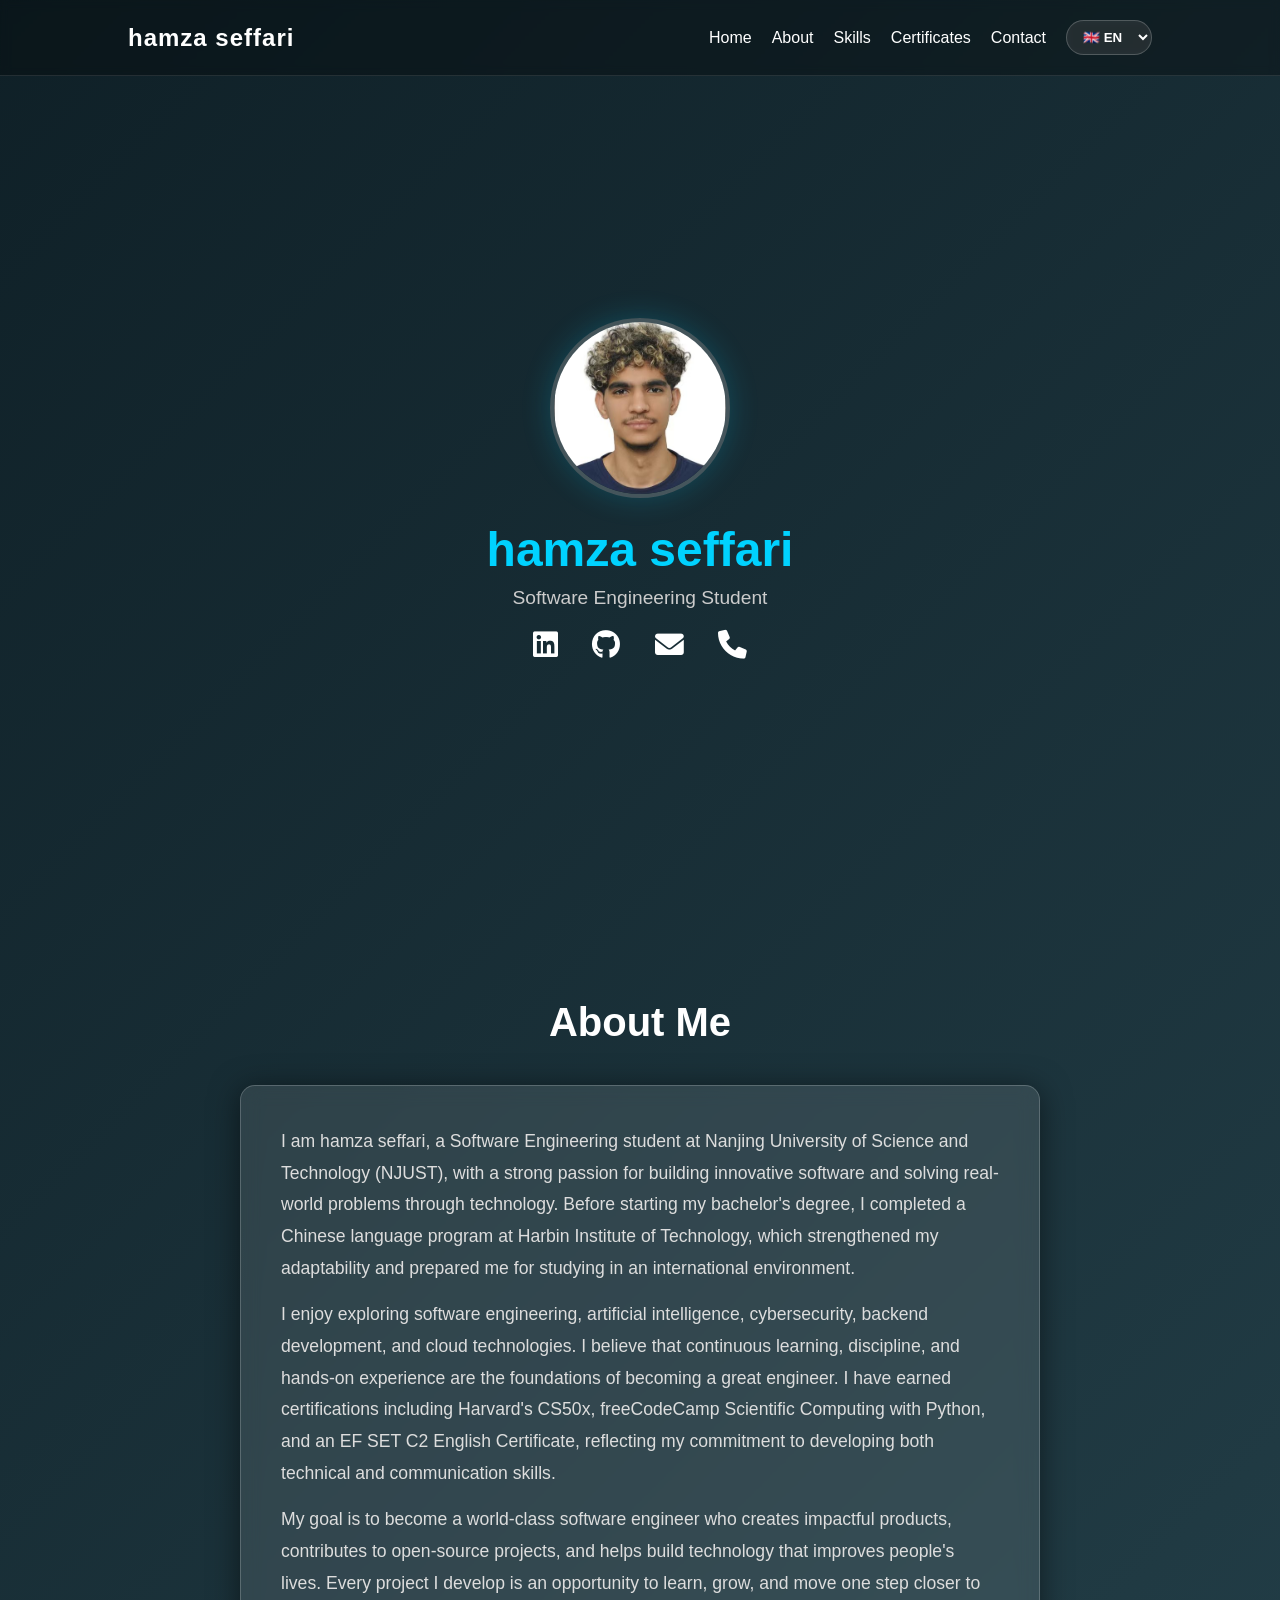
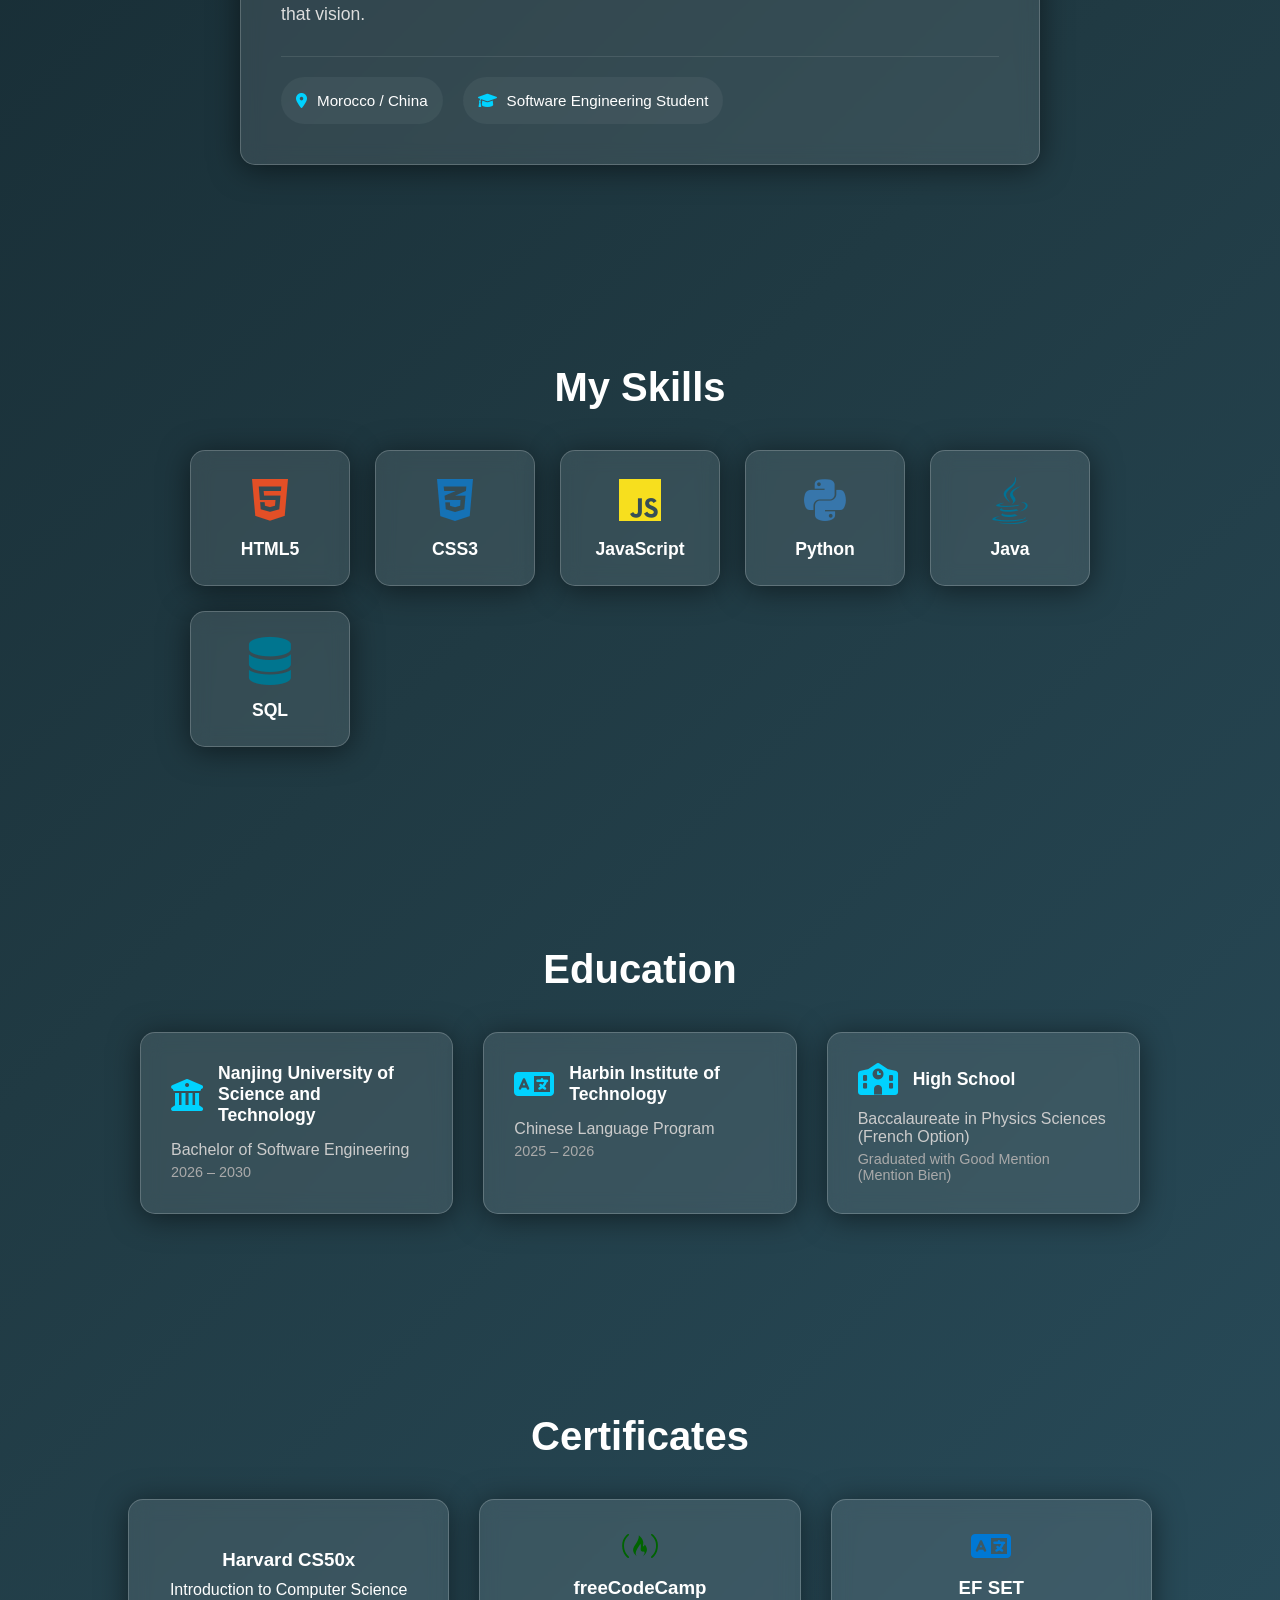
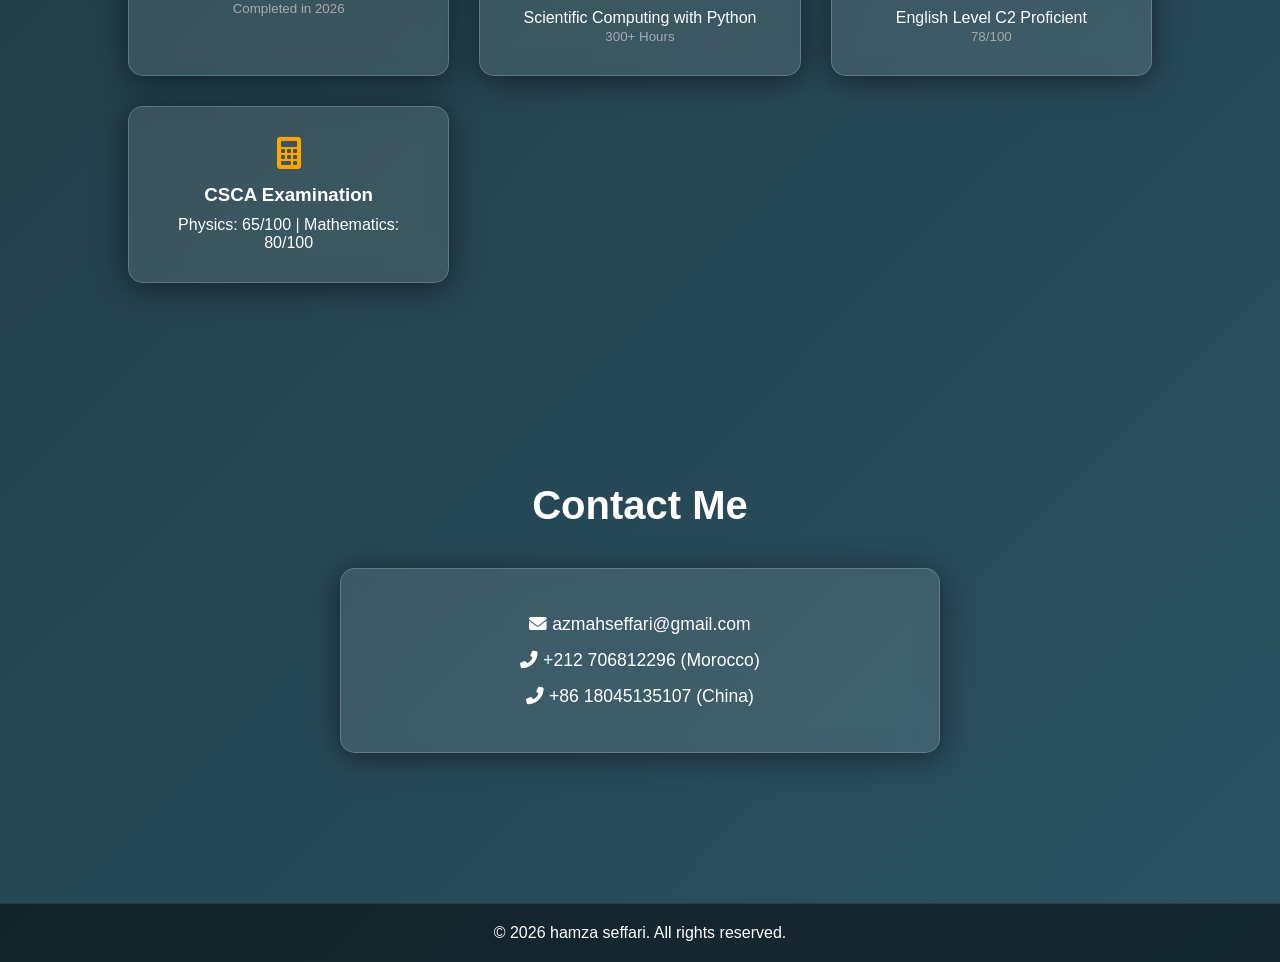
==== commit 6c869a6d: "Update portfolio name" ====
--- a/index.html
+++ b/index.html
@@ -3,7 +3,7 @@
 <head>
     <meta charset="UTF-8">
     <meta name="viewport" content="width=device-width, initial-scale=1.0">
-    <title>Hamza Seffariii | Portfolio</title>
+    <title>hamza seffari | Portfolio</title>
     <link rel="stylesheet" href="style.css">
     <link rel="stylesheet" href="https://cdnjs.cloudflare.com/ajax/libs/font-awesome/6.0.0/css/all.min.css">
 </head>
@@ -11,7 +11,7 @@
 
     <!-- Navbar -->
     <nav>
-        <h1 class="logo">Hamza Seffari</h1>
+        <h1 class="logo">hamza seffari</h1>
         <ul class="nav-links">
             <li><a href="#home" data-i18n="nav_home">Home</a></li>
             <li><a href="#about" data-i18n="nav_about">About</a></li>
@@ -38,9 +38,9 @@
         <div class="hero-content">
             <div class="profile-img">
                 <!-- حط هنا سمية التصويرة ديالك -->
-                <img src="profile.jpg" alt="Hamza Seffari">
+                <img src="profile.jpg" alt="hamza seffari">
             </div>
-            <h1 class="animate-text"><span data-i18n="hero_name">Hamza Seffari</span></h1>
+            <h1 class="animate-text"><span data-i18n="hero_name">hamza seffari</span></h1>
             <p class="animate-text-delay" data-i18n="hero_title">Software Engineering Student</p>
             <div class="social-icons">
                 <a href="https://www.linkedin.com/in/hamza-seffari-854858427/" target="_blank"><i class="fab fa-linkedin"></i></a>
@@ -57,7 +57,7 @@
         <div class="about-container glass">
             <div class="about-text">
                 <p data-i18n="about_desc1">
-                    I am Hamza Seffari, a Software Engineering student at Nanjing University of Science and Technology (NJUST), with a strong passion for building innovative software and solving real-world problems through technology. Before starting my bachelor's degree, I completed a Chinese language program at Harbin Institute of Technology, which strengthened my adaptability and prepared me for studying in an international environment.
+                    I am hamza seffari, a Software Engineering student at Nanjing University of Science and Technology (NJUST), with a strong passion for building innovative software and solving real-world problems through technology. Before starting my bachelor's degree, I completed a Chinese language program at Harbin Institute of Technology, which strengthened my adaptability and prepared me for studying in an international environment.
                 </p>
                 <p data-i18n="about_desc2">
                     I enjoy exploring software engineering, artificial intelligence, cybersecurity, backend development, and cloud technologies. I believe that continuous learning, discipline, and hands-on experience are the foundations of becoming a great engineer. I have earned certifications including Harvard's CS50x, freeCodeCamp Scientific Computing with Python, and an EF SET C2 English Certificate, reflecting my commitment to developing both technical and communication skills.
@@ -190,208 +190,9 @@
     </section>
 
     <footer>
-        <p data-i18n="footer">© 2026 Hamza Seffari. All rights reserved.</p>
+        <p data-i18n="footer">© 2026 hamza seffari. All rights reserved.</p>
     </footer>
 
     <script src="script.js"></script>
 </body>
-=======
-<!DOCTYPE html>
-<html lang="en">
-<head>
-    <meta charset="UTF-8">
-    <meta name="viewport" content="width=device-width, initial-scale=1.0">
-    <title>Hamza Seffariii | Portfolio</title>
-    <link rel="stylesheet" href="style.css">
-    <link rel="stylesheet" href="https://cdnjs.cloudflare.com/ajax/libs/font-awesome/6.0.0/css/all.min.css">
-</head>
-<body>
-
-    <!-- Navbar -->
-    <nav>
-        <h1 class="logo">Hamza Seffari</h1>
-        <ul class="nav-links">
-            <li><a href="#home" data-i18n="nav_home">Home</a></li>
-            <li><a href="#about" data-i18n="nav_about">About</a></li>
-            <li><a href="#skills" data-i18n="nav_skills">Skills</a></li>
-            <li><a href="#certificates" data-i18n="nav_cert">Certificates</a></li>
-            <li><a href="#contact" data-i18n="nav_contact">Contact</a></li>
-            
-            <!-- زر اللغة فقط -->
-            <li>
-                <select id="language-selector" class="lang-selector">
-                    <option value="en">🇬🇧 EN</option>
-                    <option value="fr">🇫🇷 FR</option>
-                    <option value="ar">🇲🇦 AR</option>
-                </select>
-            </li>
-        </ul>
-        <div class="burger">
-            <i class="fas fa-bars"></i>
-        </div>
-    </nav>
-
-    <!-- Hero Section -->
-    <section id="home" class="hero">
-        <div class="hero-content">
-            <div class="profile-img">
-                <!-- حط هنا سمية التصويرة ديالك -->
-                <img src="profile.jpg" alt="Hamza Seffari">
-            </div>
-            <h1 class="animate-text"><span data-i18n="hero_name">Hamza Seffari</span></h1>
-            <p class="animate-text-delay" data-i18n="hero_title">Software Engineering Student</p>
-            <div class="social-icons">
-                <a href="https://www.linkedin.com/in/hamza-seffari-854858427/" target="_blank"><i class="fab fa-linkedin"></i></a>
-                <a href="https://github.com/azmahefr" target="_blank"><i class="fab fa-github"></i></a>
-                <a href="mailto:azmahseffari@gmail.com"><i class="fas fa-envelope"></i></a>
-                <a href="tel:+212706812296"><i class="fas fa-phone"></i></a>
-            </div>
-        </div>
-    </section>
-
-    <!-- About Section -->
-    <section id="about" class="section">
-        <h2 class="section-title" data-i18n="about_title">About Me</h2>
-        <div class="about-container glass">
-            <div class="about-text">
-                <p data-i18n="about_desc1">
-                    I am Hamza Seffari, a Software Engineering student at Nanjing University of Science and Technology (NJUST), with a strong passion for building innovative software and solving real-world problems through technology. Before starting my bachelor's degree, I completed a Chinese language program at Harbin Institute of Technology, which strengthened my adaptability and prepared me for studying in an international environment.
-                </p>
-                <p data-i18n="about_desc2">
-                    I enjoy exploring software engineering, artificial intelligence, cybersecurity, backend development, and cloud technologies. I believe that continuous learning, discipline, and hands-on experience are the foundations of becoming a great engineer. I have earned certifications including Harvard's CS50x, freeCodeCamp Scientific Computing with Python, and an EF SET C2 English Certificate, reflecting my commitment to developing both technical and communication skills.
-                </p>
-                <p data-i18n="about_desc3">
-                    My goal is to become a world-class software engineer who creates impactful products, contributes to open-source projects, and helps build technology that improves people's lives. Every project I develop is an opportunity to learn, grow, and move one step closer to that vision.
-                </p>
-                <div class="about-details">
-                    <div class="detail-item">
-                        <i class="fas fa-map-marker-alt"></i>
-                        <span data-i18n="about_location">Morocco / China</span>
-                    </div>
-                    <div class="detail-item">
-                        <i class="fas fa-graduation-cap"></i>
-                        <span data-i18n="about_edu">Software Engineering Student</span>
-                    </div>
-                </div>
-            </div>
-        </div>
-    </section>
-
-    <!-- Skills Section -->
-    <section id="skills" class="section">
-        <h2 class="section-title" data-i18n="skills_title">My Skills</h2>
-        <div class="skills-grid">
-            <div class="skill-card glass">
-                <i class="fab fa-html5 fa-3x" style="color:#e34f26;"></i>
-                <h3>HTML5</h3>
-            </div>
-            <div class="skill-card glass">
-                <i class="fab fa-css3-alt fa-3x" style="color:#1572b6;"></i>
-                <h3>CSS3</h3>
-            </div>
-            <div class="skill-card glass">
-                <i class="fab fa-js fa-3x" style="color:#f7df1e;"></i>
-                <h3>JavaScript</h3>
-            </div>
-            <div class="skill-card glass">
-                <i class="fab fa-python fa-3x" style="color:#3776ab;"></i>
-                <h3>Python</h3>
-            </div>
-            <div class="skill-card glass">
-                <i class="fab fa-java fa-3x" style="color:#007396;"></i>
-                <h3>Java</h3>
-            </div>
-            <div class="skill-card glass">
-                <i class="fas fa-database fa-3x" style="color:#00758f;"></i>
-                <h3>SQL</h3>
-            </div>
-        </div>
-    </section>
-
-    <!-- Education Section -->
-    <section id="education" class="section">
-        <h2 class="section-title" data-i18n="edu_title">Education</h2>
-        <div class="edu-grid">
-            <div class="edu-card glass">
-                <div class="edu-header">
-                    <i class="fas fa-university fa-2x" style="color:#00d2ff;"></i>
-                    <h3>Nanjing University of Science and Technology</h3>
-                </div>
-                <p class="edu-major" data-i18n="edu_major1">Bachelor of Software Engineering</p>
-                <p class="edu-date">2026 – 2030</p>
-            </div>
-            <div class="edu-card glass">
-                <div class="edu-header">
-                    <i class="fas fa-language fa-2x" style="color:#00d2ff;"></i>
-                    <h3>Harbin Institute of Technology</h3>
-                </div>
-                <p class="edu-major" data-i18n="edu_major2">Chinese Language Program</p>
-                <p class="edu-date">2025 – 2026</p>
-            </div>
-            <div class="edu-card glass">
-                <div class="edu-header">
-                    <i class="fas fa-school fa-2x" style="color:#00d2ff;"></i>
-                    <h3 data-i18n="edu_highschool">High School</h3>
-                </div>
-                <p class="edu-major" data-i18n="edu_major3">Baccalaureate in Physics Sciences (French Option)</p>
-                <p class="edu-date" data-i18n="edu_mention">Graduated with Good Mention (Mention Bien)</p>
-            </div>
-        </div>
-    </section>
-
-    <!-- Certificates Section -->
-    <section id="certificates" class="section">
-        <h2 class="section-title" data-i18n="cert_title">Certificates</h2>
-        <div class="cert-grid">
-            <div class="cert-card glass">
-                <i class="fab fa-harvard fa-2x" style="color:#a51c30;"></i>
-                <a href="https://certificates.cs50.io/47c96fdd-a1e2-4b8c-8a52-be0046b271c6.pdf?size=letter" target="_blank" style="text-decoration:none; color:white;">
-                    <h3 data-i18n="cert1_title">Harvard CS50x</h3>
-                    <p data-i18n="cert1_desc">Introduction to Computer Science</p>
-                    <small style="color:#aaa;">Completed in 2026</small>
-                </a>
-            </div>
-            <div class="cert-card glass">
-                <i class="fab fa-free-code-camp fa-2x" style="color:#006400;"></i>
-                <a href="https://www.freecodecamp.org/certification/hamza_seffari/scientific-computing-with-python-v7" target="_blank" style="text-decoration:none; color:white;">
-                    <h3 data-i18n="cert2_title">freeCodeCamp</h3>
-                    <p data-i18n="cert2_desc">Scientific Computing with Python</p>
-                    <small style="color:#aaa;">300+ Hours</small>
-                </a>
-            </div>
-            <div class="cert-card glass">
-                <i class="fas fa-language fa-2x" style="color:#0078d4;"></i>
-                <a href="https://cert.efset.org/rnHpss" target="_blank" style="text-decoration:none; color:white;">
-                    <h3 data-i18n="cert3_title">EF SET</h3>
-                    <p data-i18n="cert3_desc">English Level C2 Proficient</p>
-                    <small style="color:#aaa;">78/100</small>
-                </a>
-            </div>
-            <div class="cert-card glass">
-                <i class="fas fa-calculator fa-2x" style="color:#ffa500;"></i>
-                <a href="https://go.fliplink.me/view/F4797BD0-E8CE-4509-B6BF-D47F2C8E0F4D" target="_blank" style="text-decoration:none; color:white;">
-                    <h3 data-i18n="cert4_title">CSCA Examination</h3>
-                    <p data-i18n="cert4_desc">Physics : 65/100 | Mathematics : 80/100</p>
-                </a>
-            </div>
-        </div>
-    </section>
-
-    <!-- Contact Section -->
-    <section id="contact" class="section">
-        <h2 class="section-title" data-i18n="contact_title">Contact Me</h2>
-        <div class="contact-info glass">
-            <p><i class="fas fa-envelope"></i> azmahseffari@gmail.com</p>
-            <p><i class="fas fa-phone-alt"></i> +212 706812296 (Morocco)</p>
-            <p><i class="fas fa-phone-alt"></i> +86 18045135107 (China)</p>
-        </div>
-    </section>
-
-    <footer>
-        <p data-i18n="footer">© 2026 Hamza Seffari. All rights reserved.</p>
-    </footer>
-
-    <script src="script.js"></script>
-</body>
->>>>>>> f541afb (Update portfolio title)
 </html>
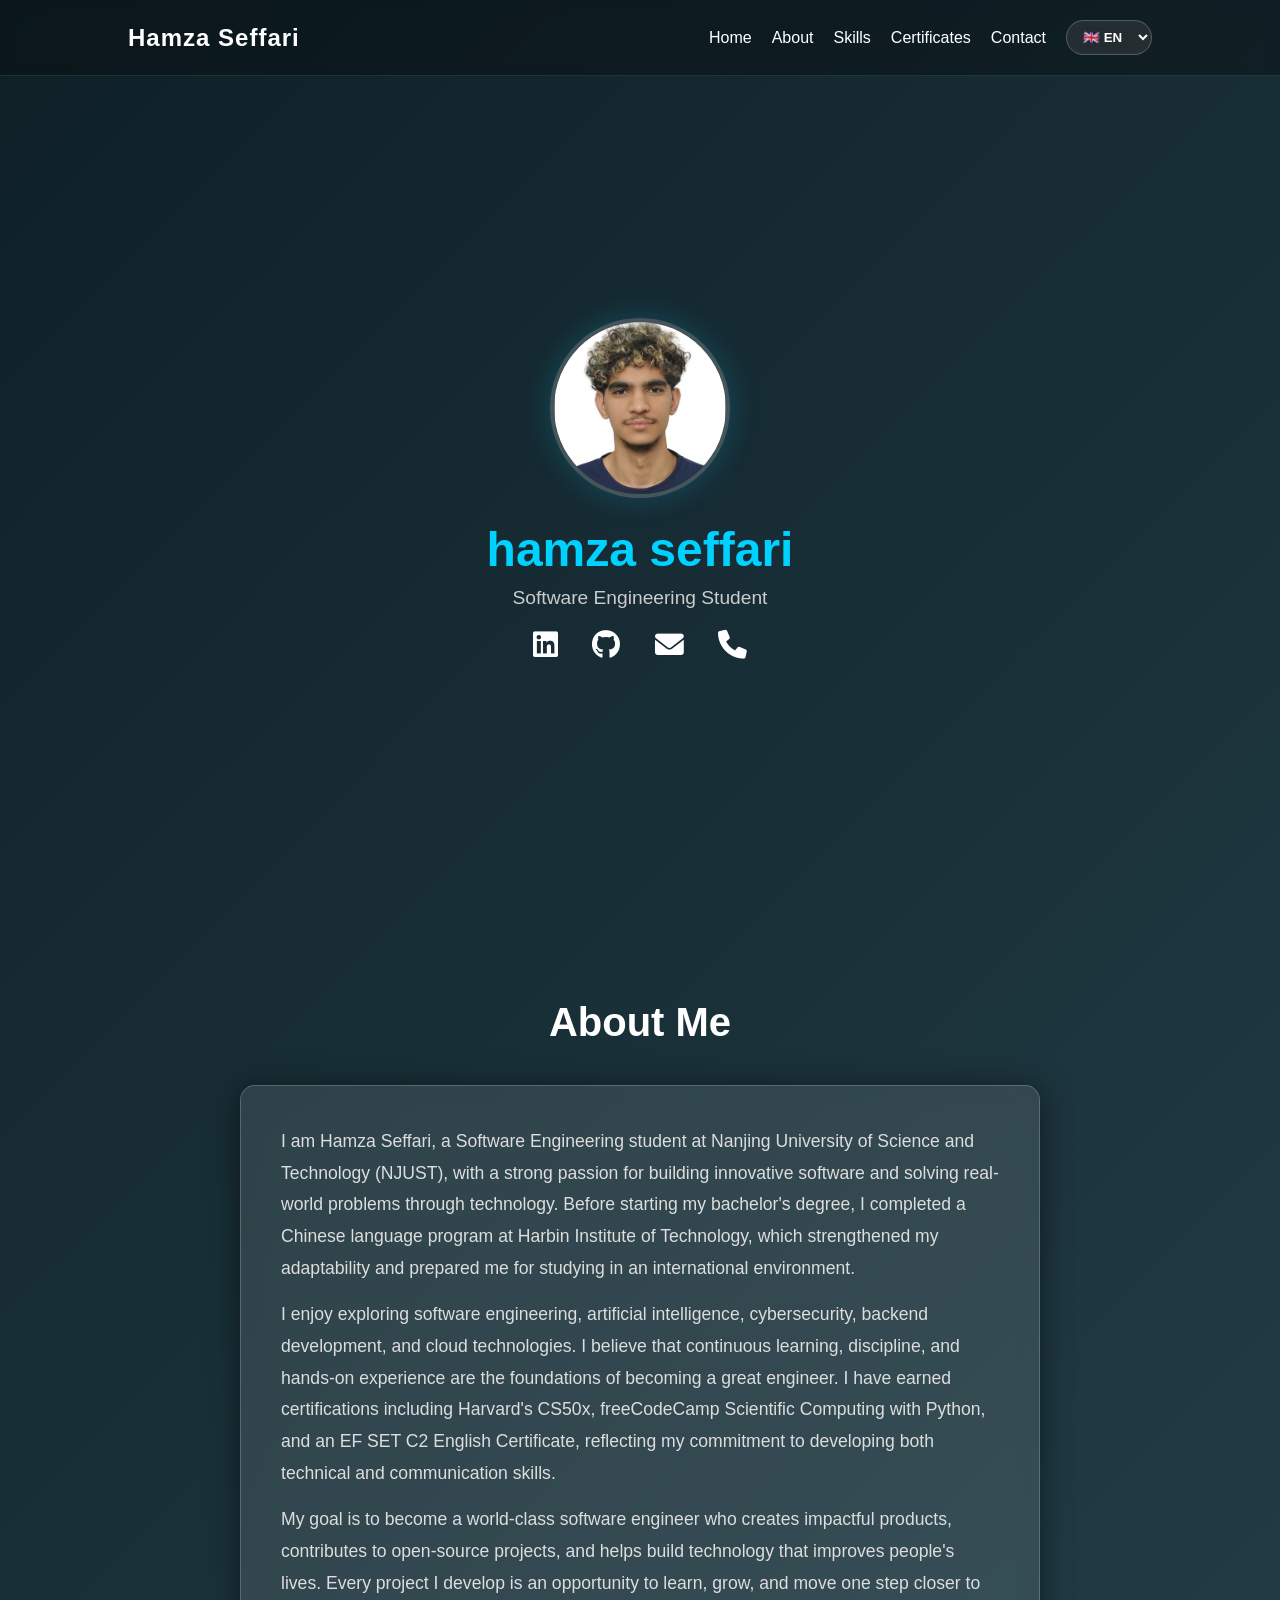
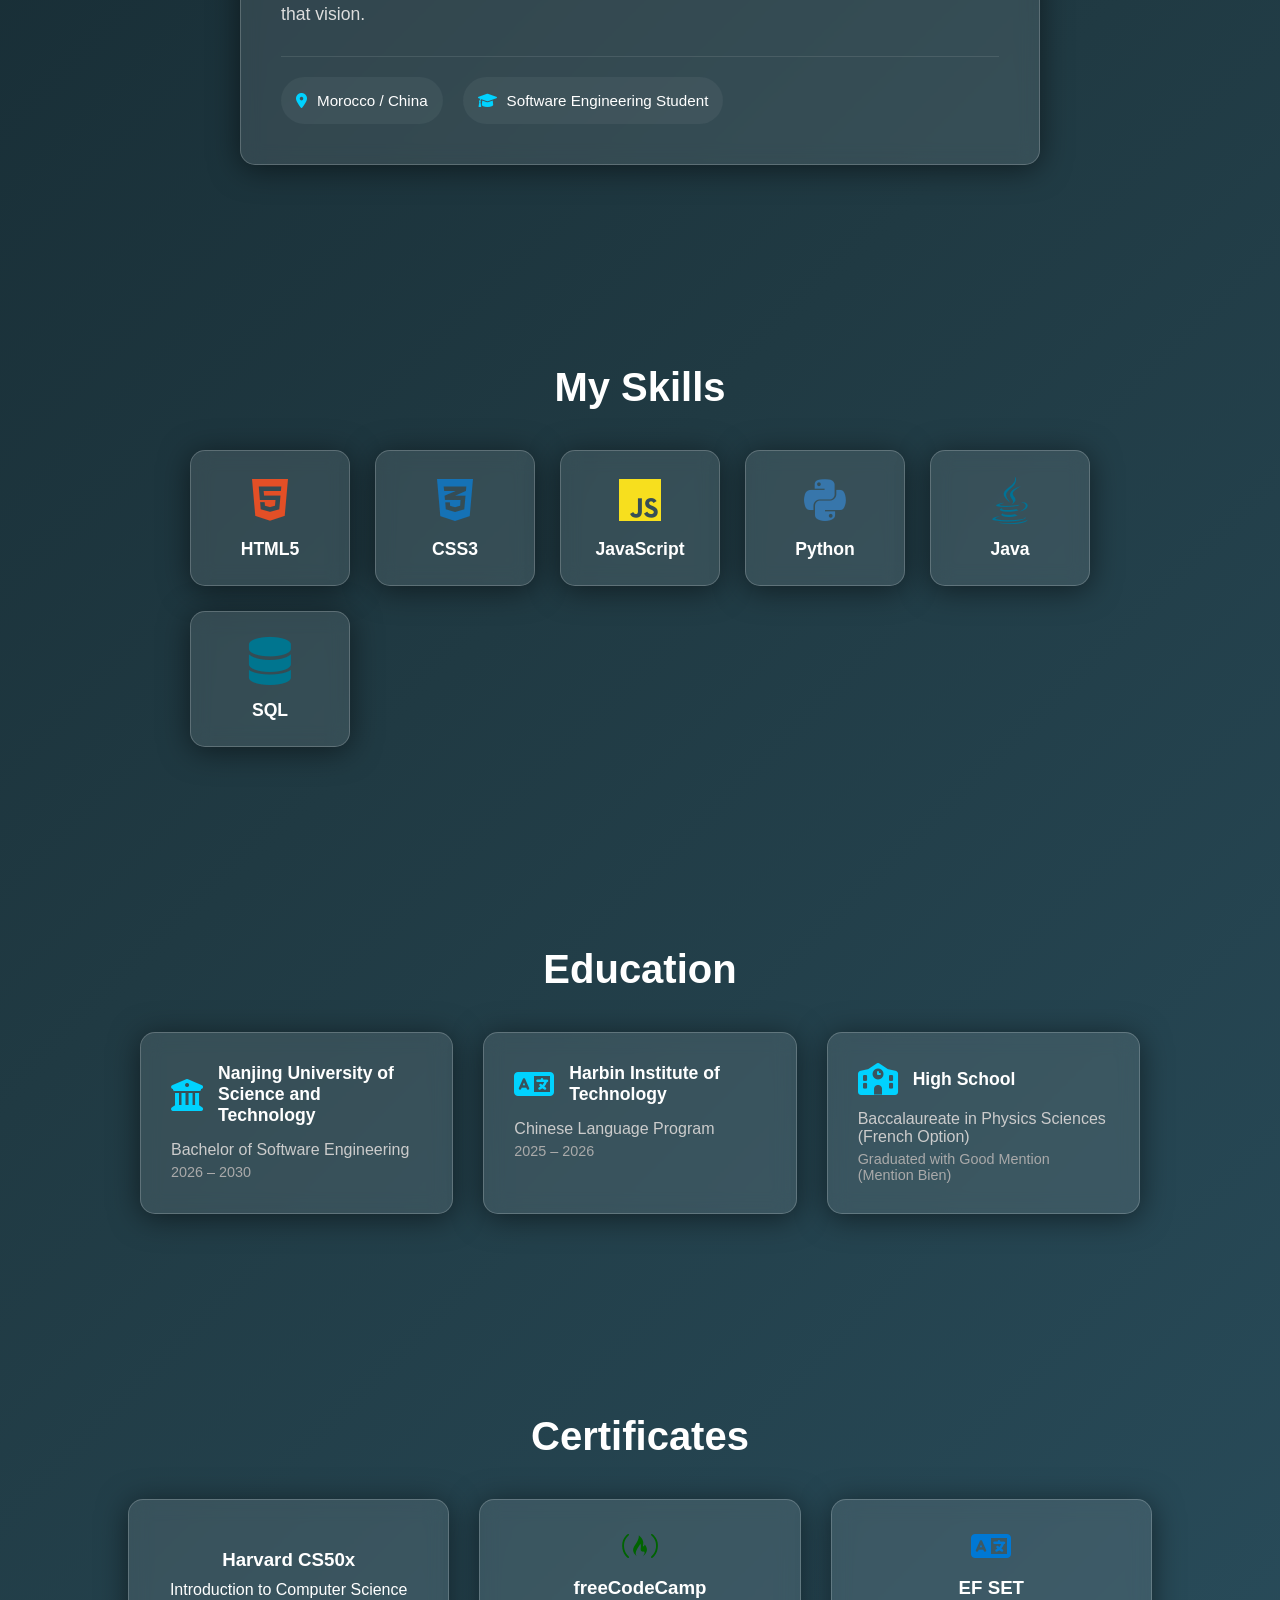
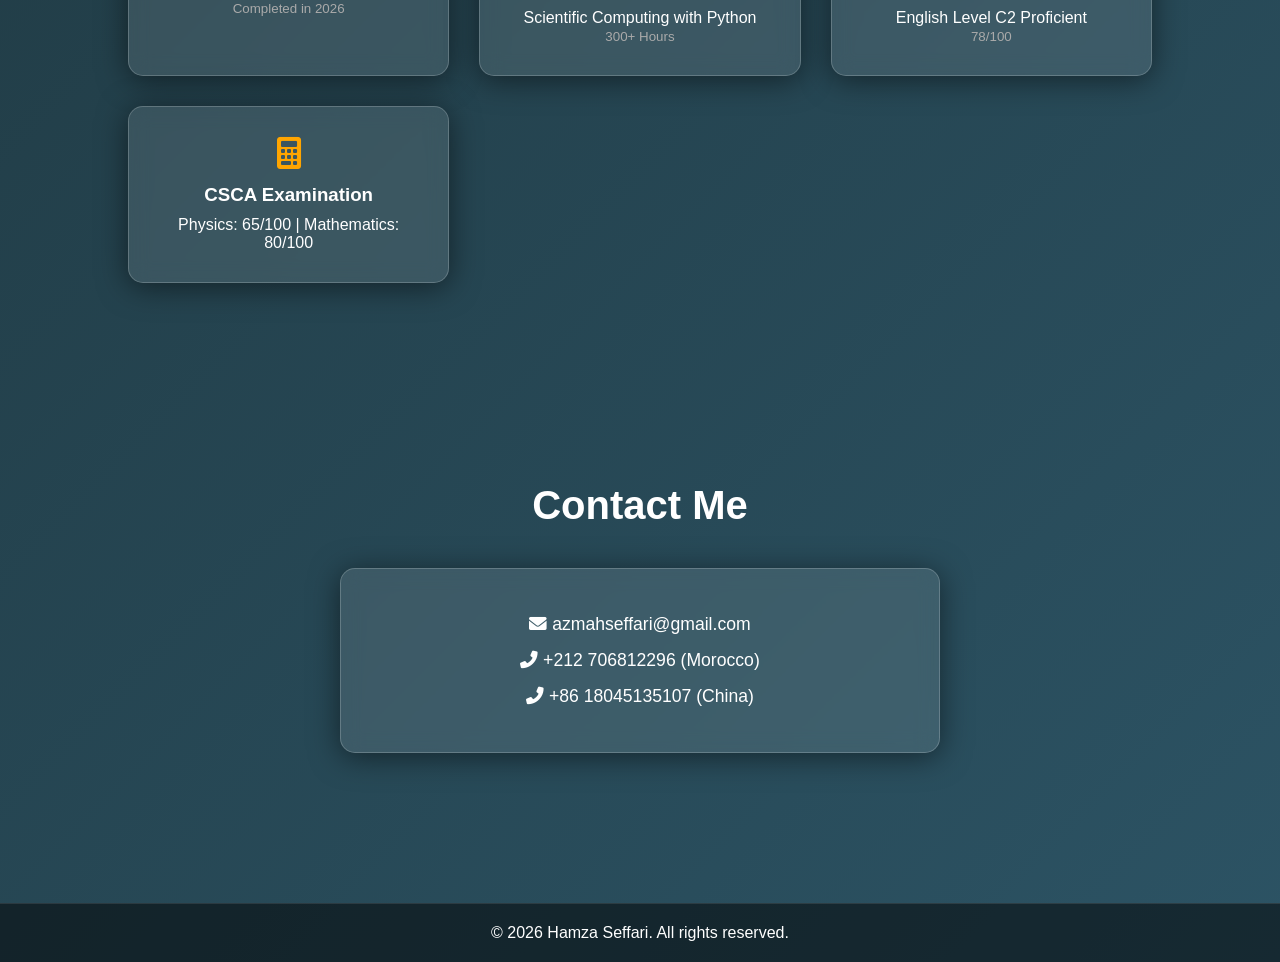
==== commit 6d24e424: "Restore original portfolio name" ====
--- a/index.html
+++ b/index.html
@@ -3,7 +3,7 @@
 <head>
     <meta charset="UTF-8">
     <meta name="viewport" content="width=device-width, initial-scale=1.0">
-    <title>hamza seffari | Portfolio</title>
+    <title>Hamza Seffari | Portfolio</title>
     <link rel="stylesheet" href="style.css">
     <link rel="stylesheet" href="https://cdnjs.cloudflare.com/ajax/libs/font-awesome/6.0.0/css/all.min.css">
 </head>
@@ -11,7 +11,7 @@
 
     <!-- Navbar -->
     <nav>
-        <h1 class="logo">hamza seffari</h1>
+        <h1 class="logo">Hamza Seffari</h1>
         <ul class="nav-links">
             <li><a href="#home" data-i18n="nav_home">Home</a></li>
             <li><a href="#about" data-i18n="nav_about">About</a></li>
@@ -38,9 +38,9 @@
         <div class="hero-content">
             <div class="profile-img">
                 <!-- حط هنا سمية التصويرة ديالك -->
-                <img src="profile.jpg" alt="hamza seffari">
+                <img src="profile.jpg" alt="Hamza Seffari">
             </div>
-            <h1 class="animate-text"><span data-i18n="hero_name">hamza seffari</span></h1>
+            <h1 class="animate-text"><span data-i18n="hero_name">Hamza Seffari</span></h1>
             <p class="animate-text-delay" data-i18n="hero_title">Software Engineering Student</p>
             <div class="social-icons">
                 <a href="https://www.linkedin.com/in/hamza-seffari-854858427/" target="_blank"><i class="fab fa-linkedin"></i></a>
@@ -57,7 +57,7 @@
         <div class="about-container glass">
             <div class="about-text">
                 <p data-i18n="about_desc1">
-                    I am hamza seffari, a Software Engineering student at Nanjing University of Science and Technology (NJUST), with a strong passion for building innovative software and solving real-world problems through technology. Before starting my bachelor's degree, I completed a Chinese language program at Harbin Institute of Technology, which strengthened my adaptability and prepared me for studying in an international environment.
+                    I am Hamza Seffari, a Software Engineering student at Nanjing University of Science and Technology (NJUST), with a strong passion for building innovative software and solving real-world problems through technology. Before starting my bachelor's degree, I completed a Chinese language program at Harbin Institute of Technology, which strengthened my adaptability and prepared me for studying in an international environment.
                 </p>
                 <p data-i18n="about_desc2">
                     I enjoy exploring software engineering, artificial intelligence, cybersecurity, backend development, and cloud technologies. I believe that continuous learning, discipline, and hands-on experience are the foundations of becoming a great engineer. I have earned certifications including Harvard's CS50x, freeCodeCamp Scientific Computing with Python, and an EF SET C2 English Certificate, reflecting my commitment to developing both technical and communication skills.
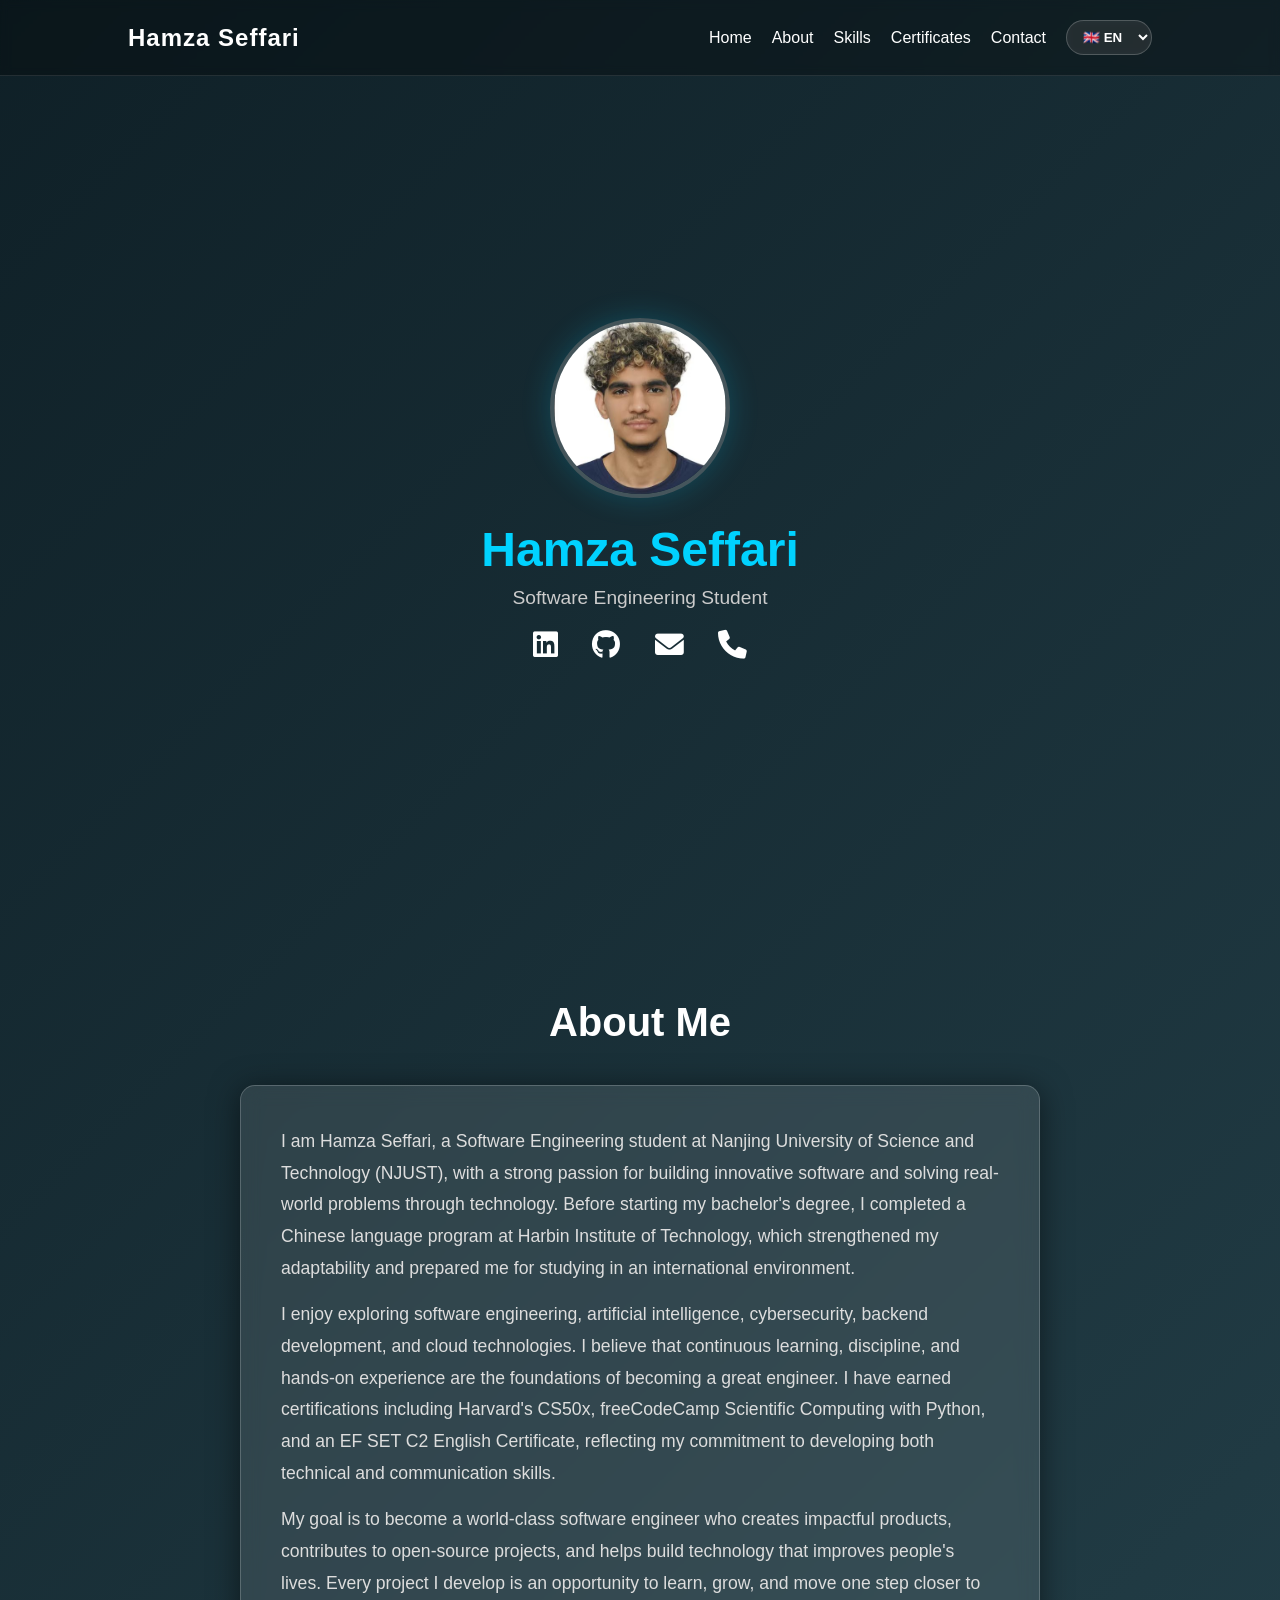
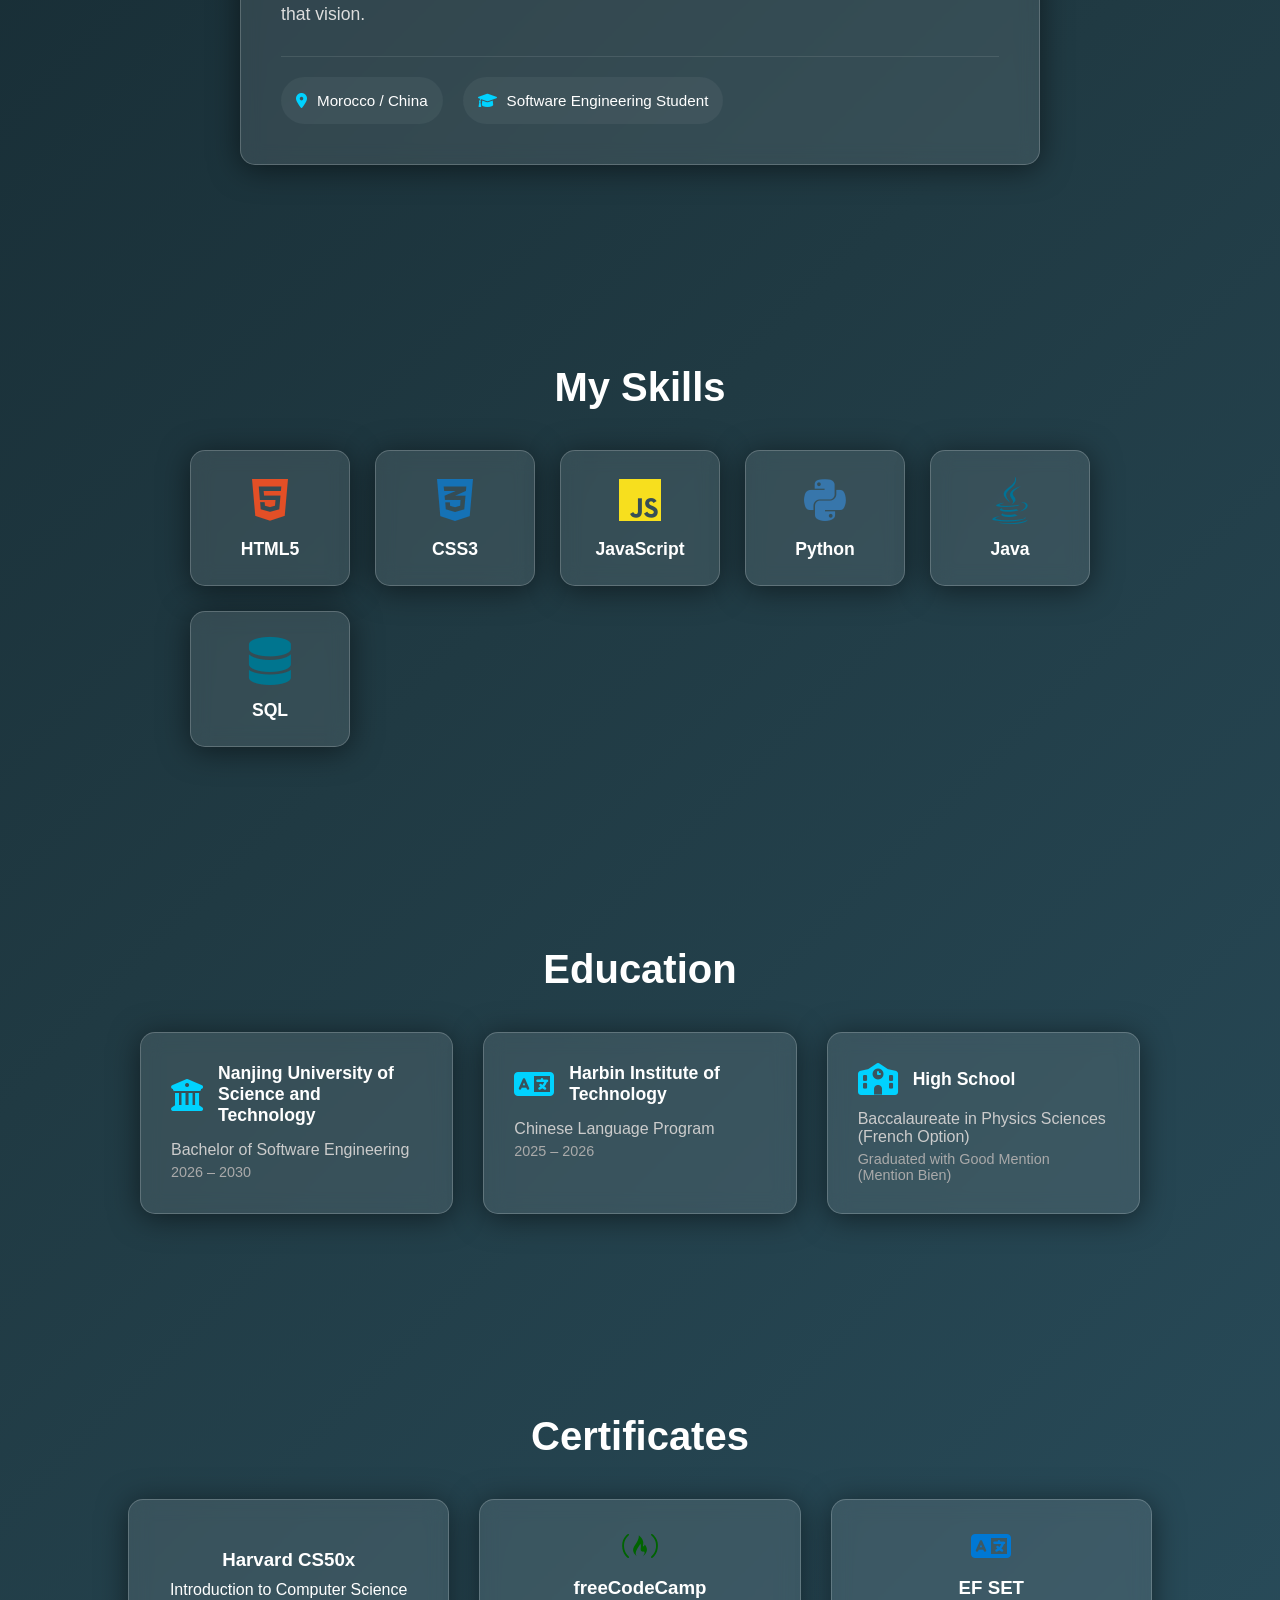
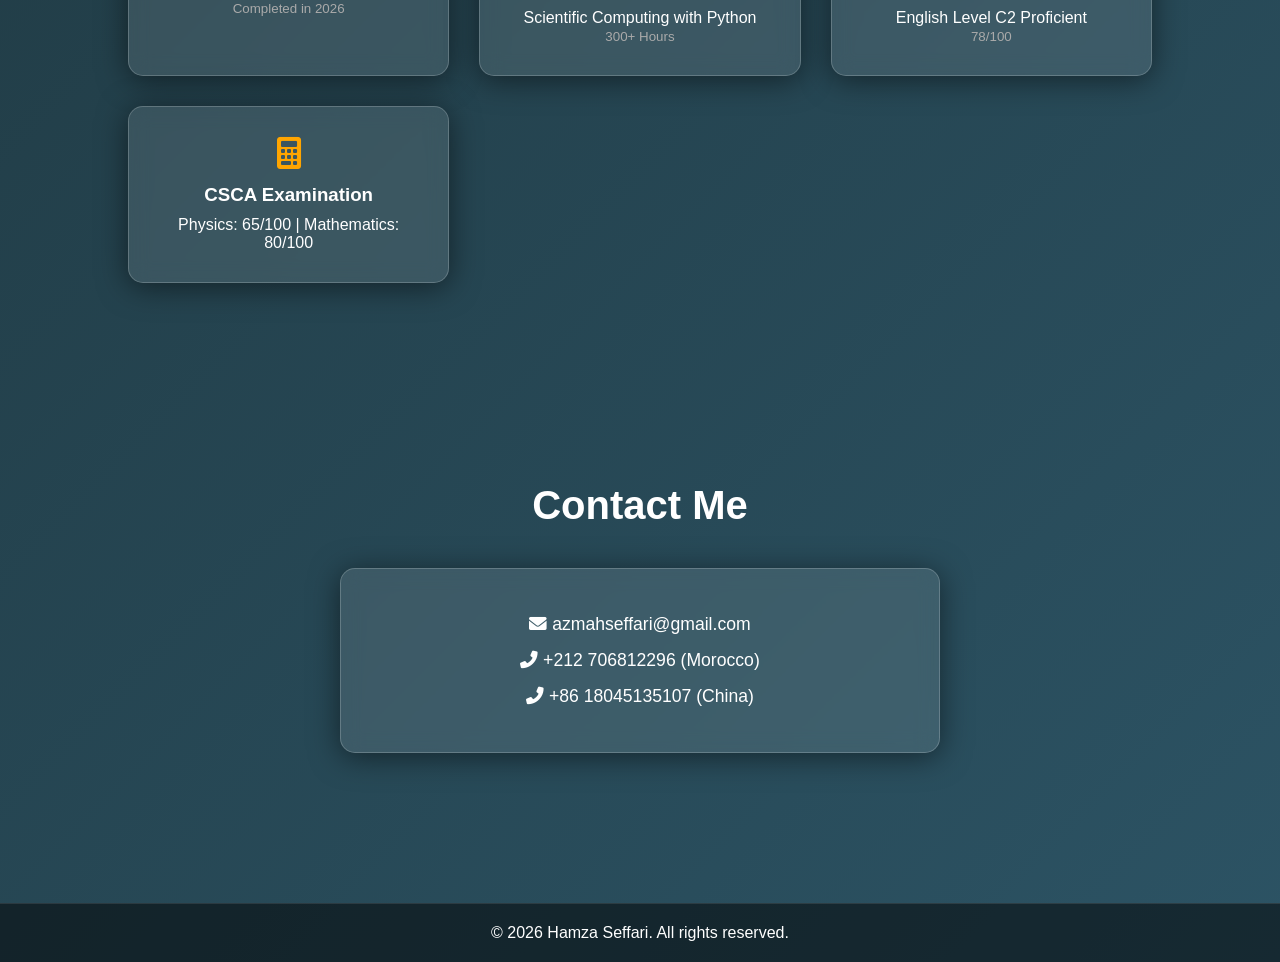
==== commit eed34361: "Restore Hamza Seffari everywhere" ====
--- a/index.html
+++ b/index.html
@@ -190,7 +190,7 @@
     </section>
 
     <footer>
-        <p data-i18n="footer">© 2026 hamza seffari. All rights reserved.</p>
+        <p data-i18n="footer">© 2026 Hamza Seffari. All rights reserved.</p>
     </footer>
 
     <script src="script.js"></script>
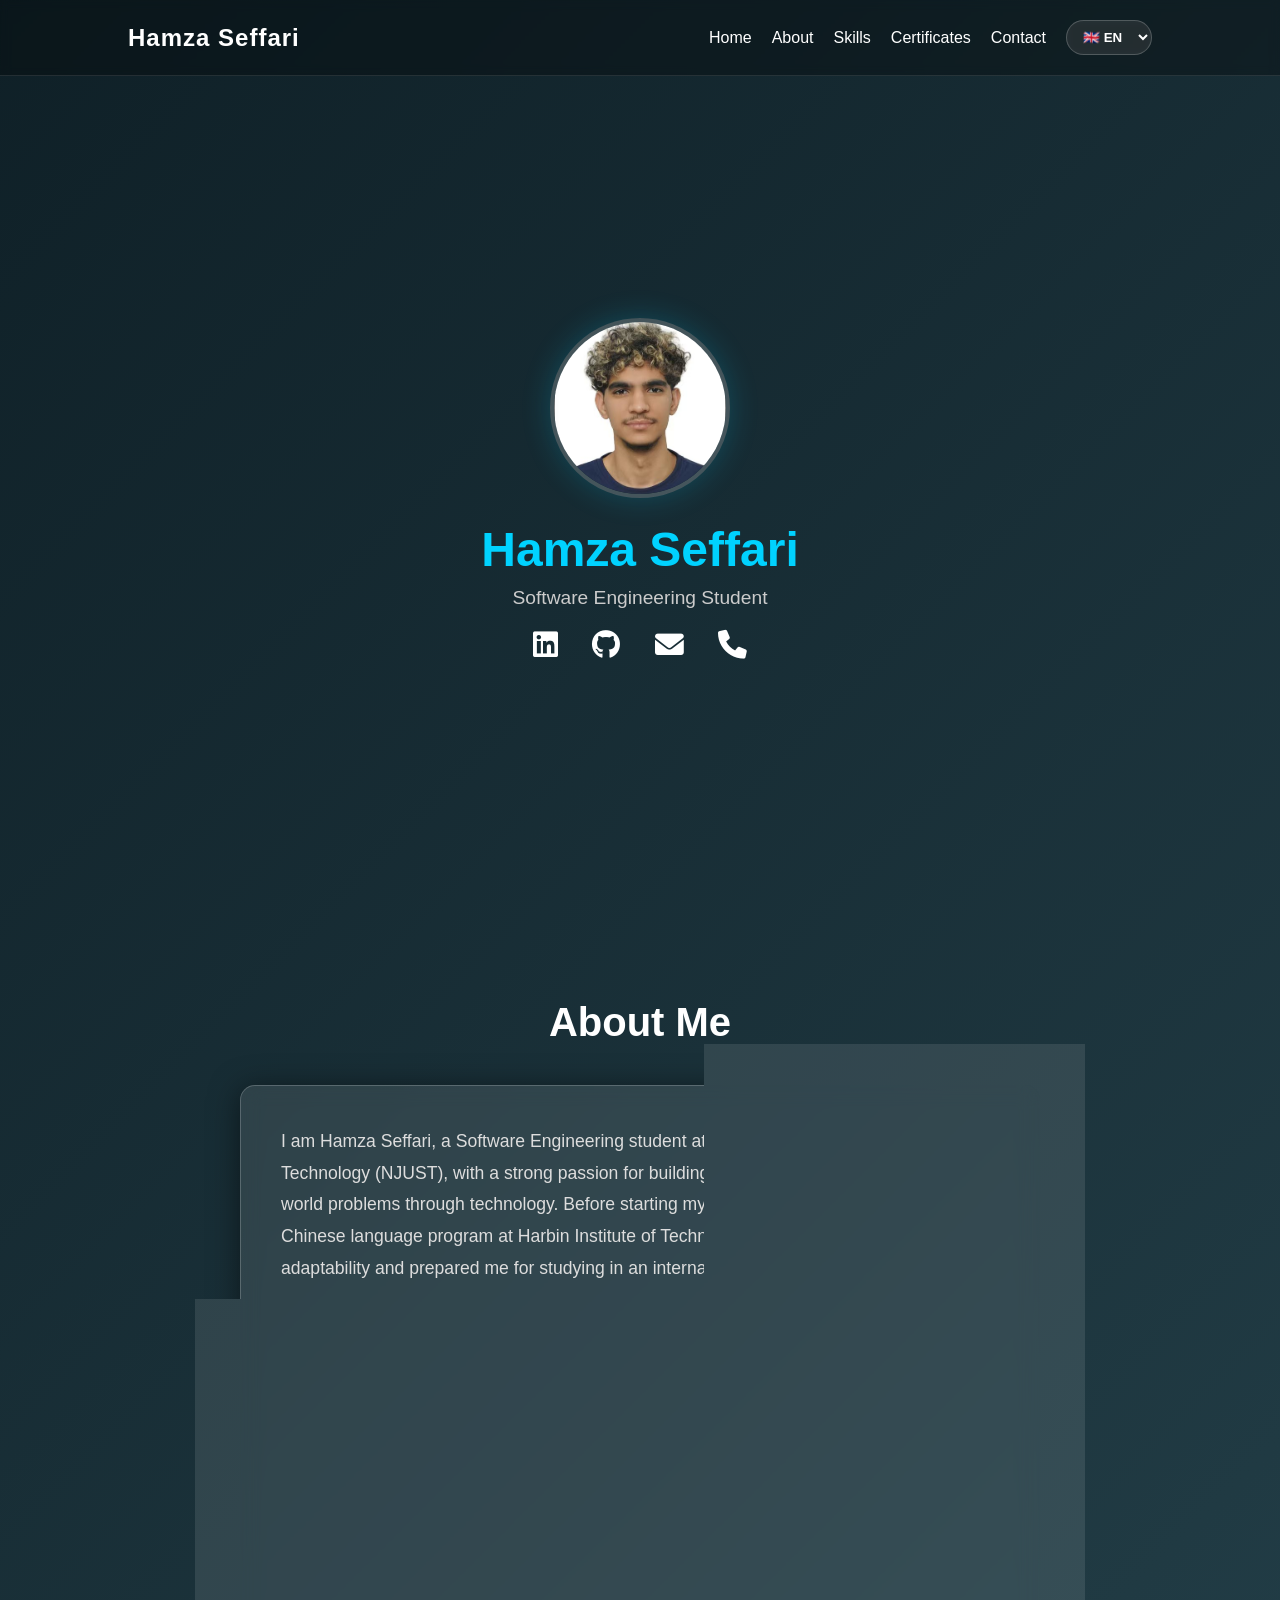
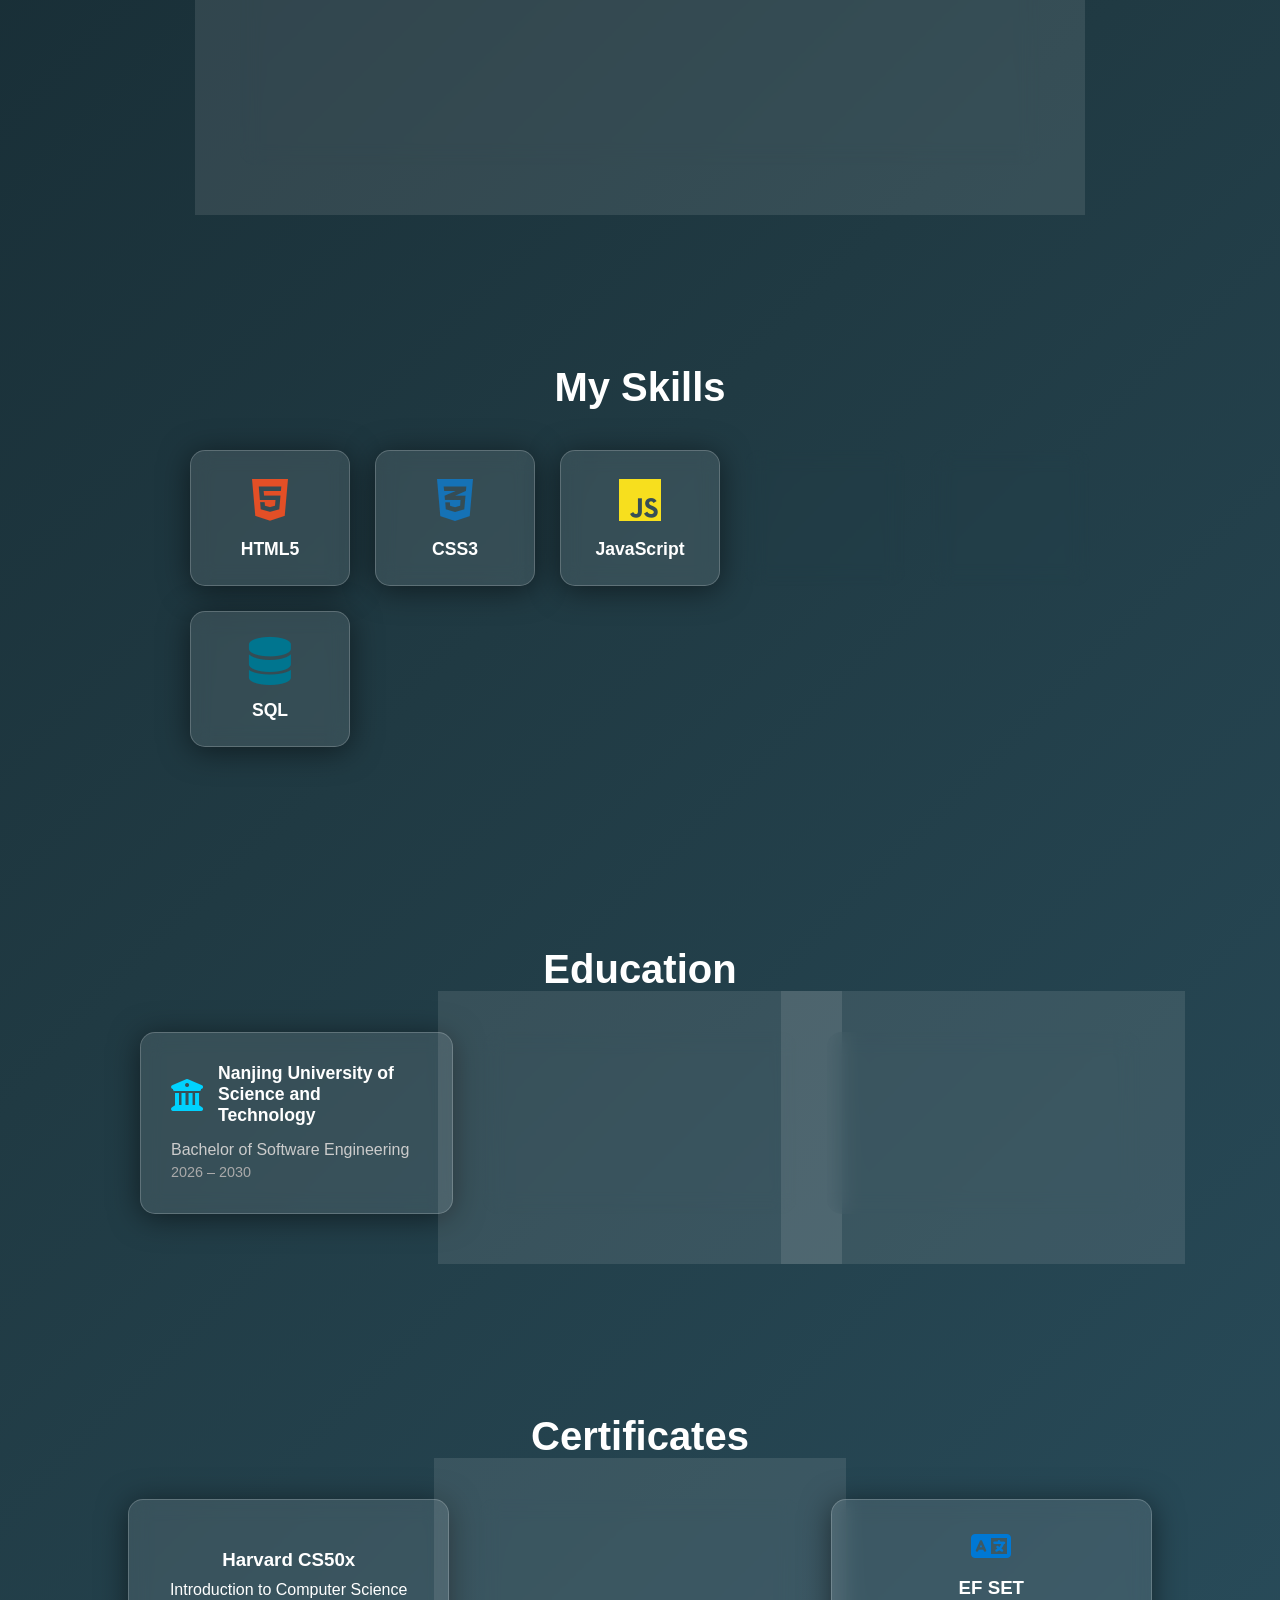
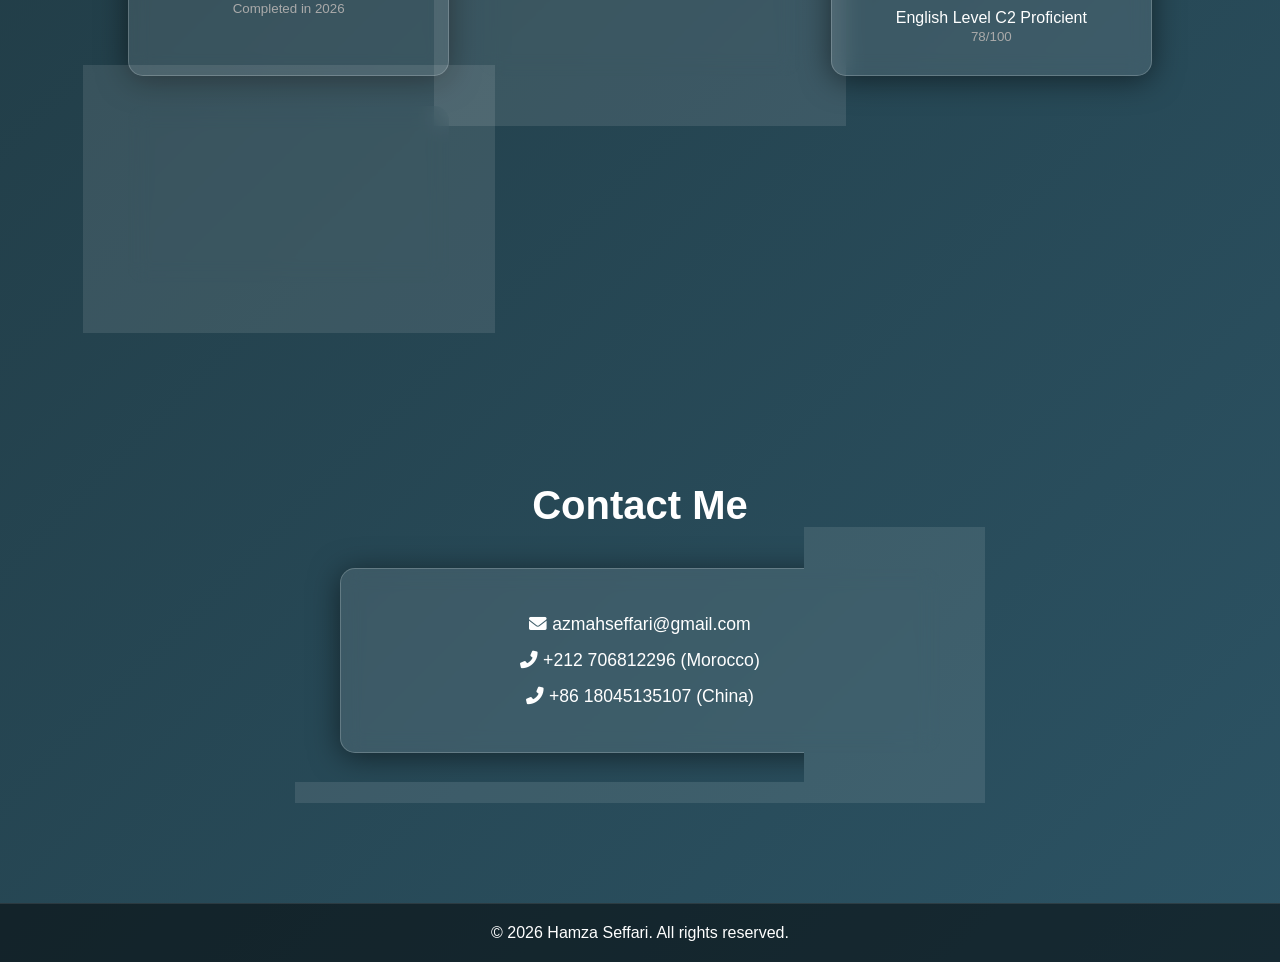
==== commit 129e2c5c: "Update LinkedIn link" ====
--- a/index.html
+++ b/index.html
@@ -43,7 +43,7 @@
             <h1 class="animate-text"><span data-i18n="hero_name">Hamza Seffari</span></h1>
             <p class="animate-text-delay" data-i18n="hero_title">Software Engineering Student</p>
             <div class="social-icons">
-                <a href="https://www.linkedin.com/in/hamza-seffari-854858427/" target="_blank"><i class="fab fa-linkedin"></i></a>
+                <a href="https://www.linkedin.com/in/hamza-seffari/" target="_blank"><i class="fab fa-linkedin"></i></a>
                 <a href="https://github.com/azmahefr" target="_blank"><i class="fab fa-github"></i></a>
                 <a href="mailto:azmahseffari@gmail.com"><i class="fas fa-envelope"></i></a>
                 <a href="tel:+212706812296"><i class="fas fa-phone"></i></a>
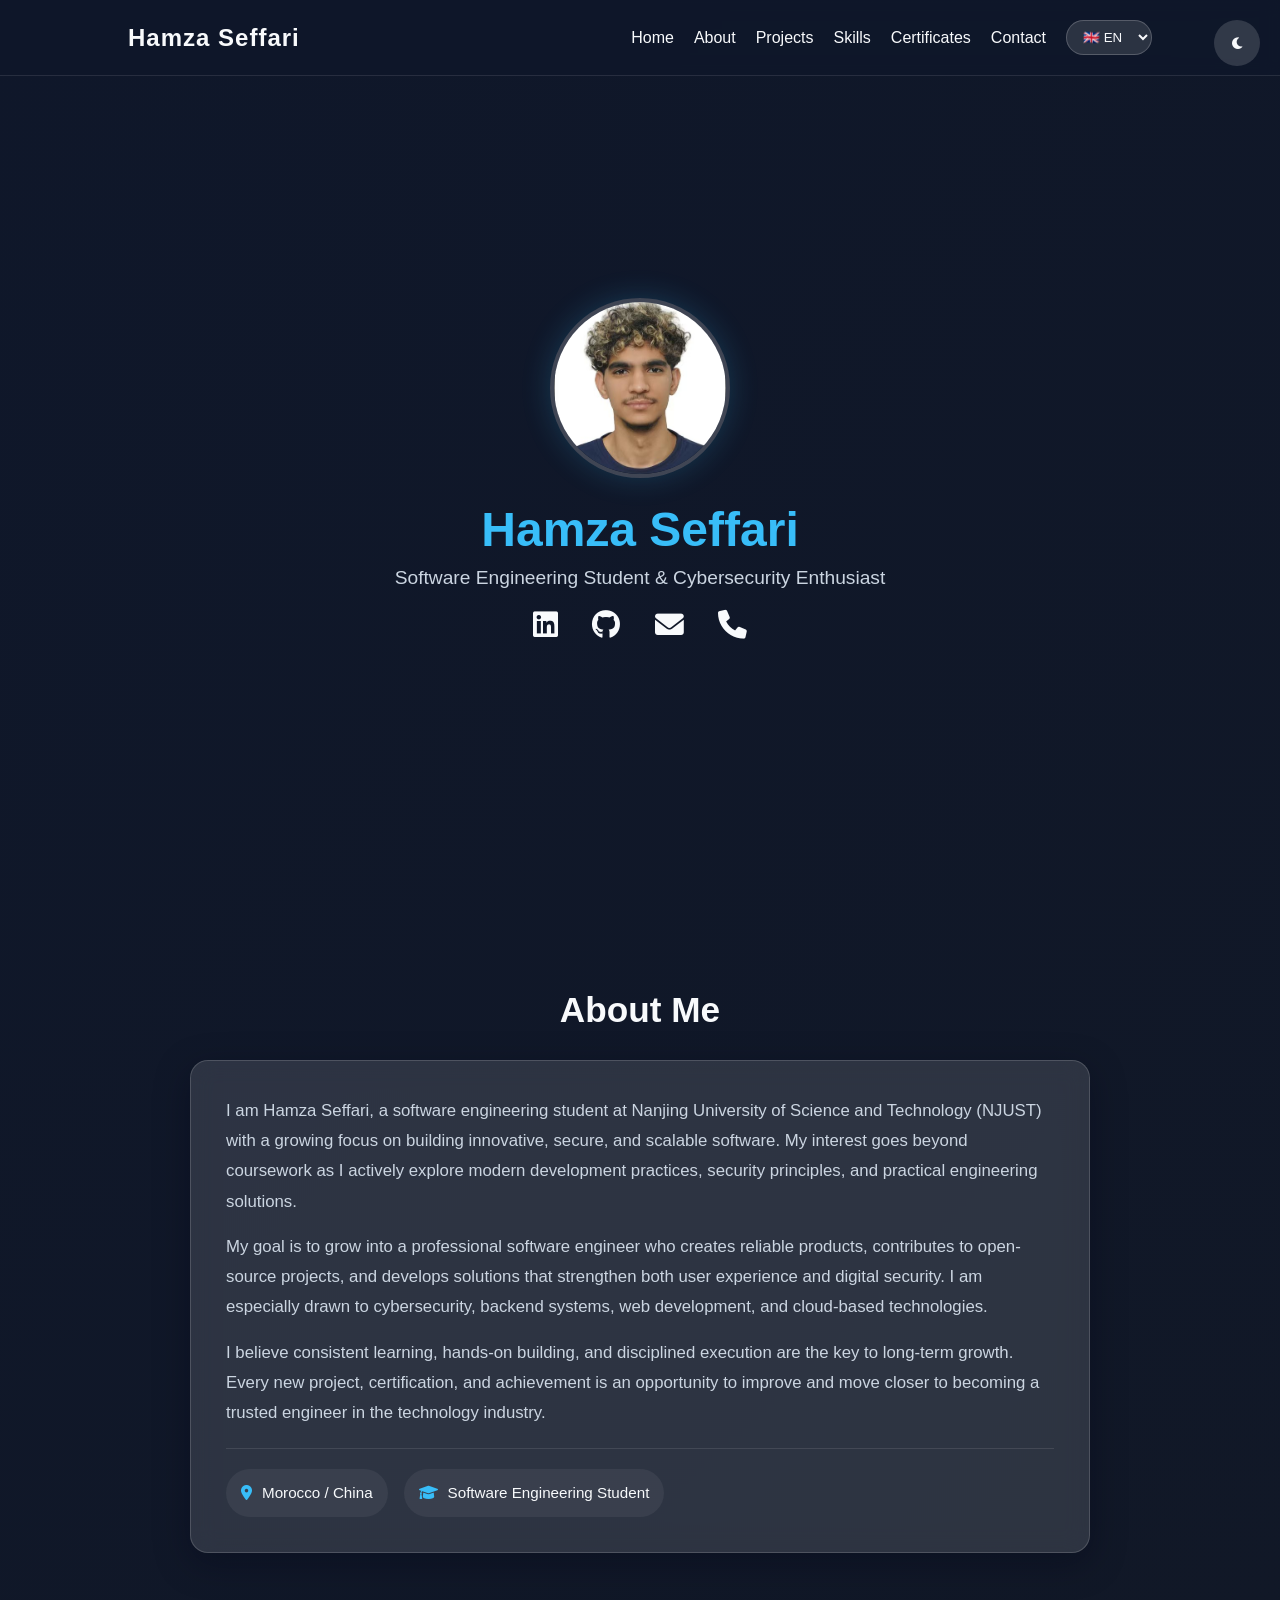
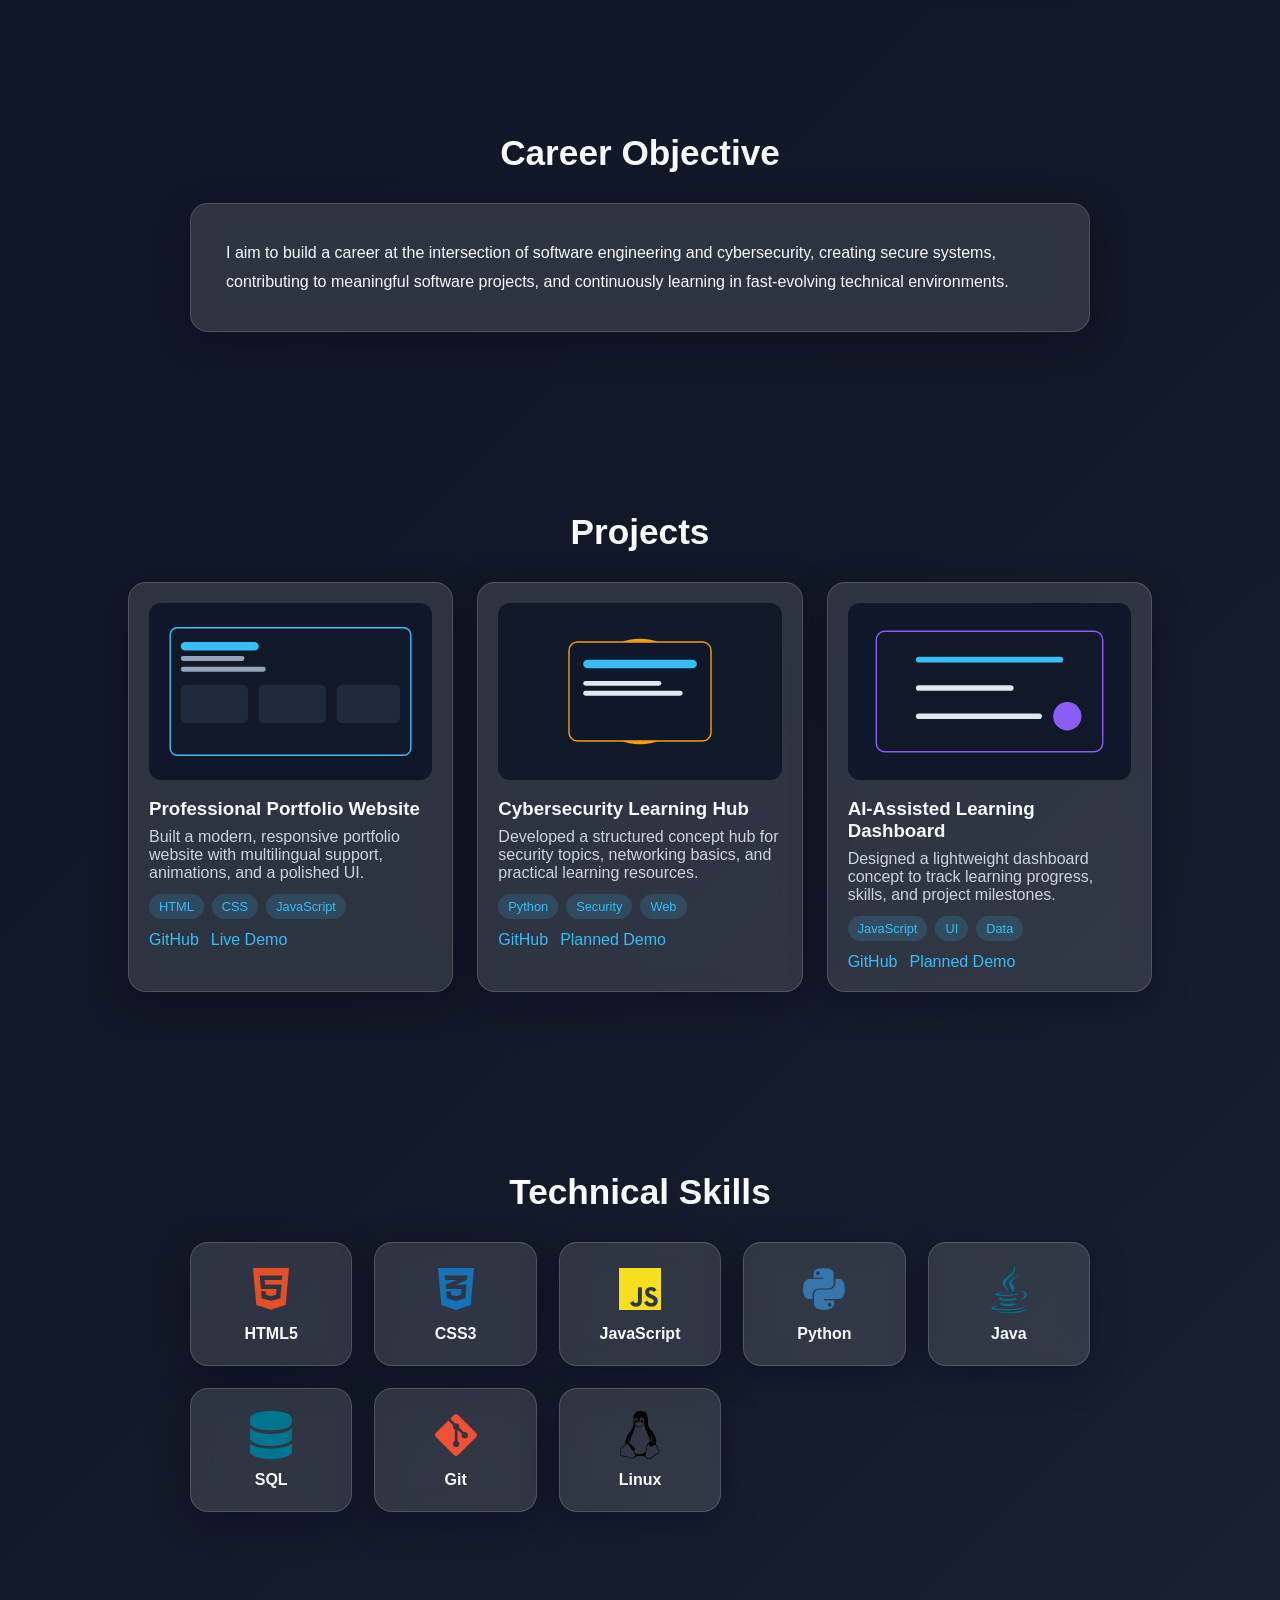
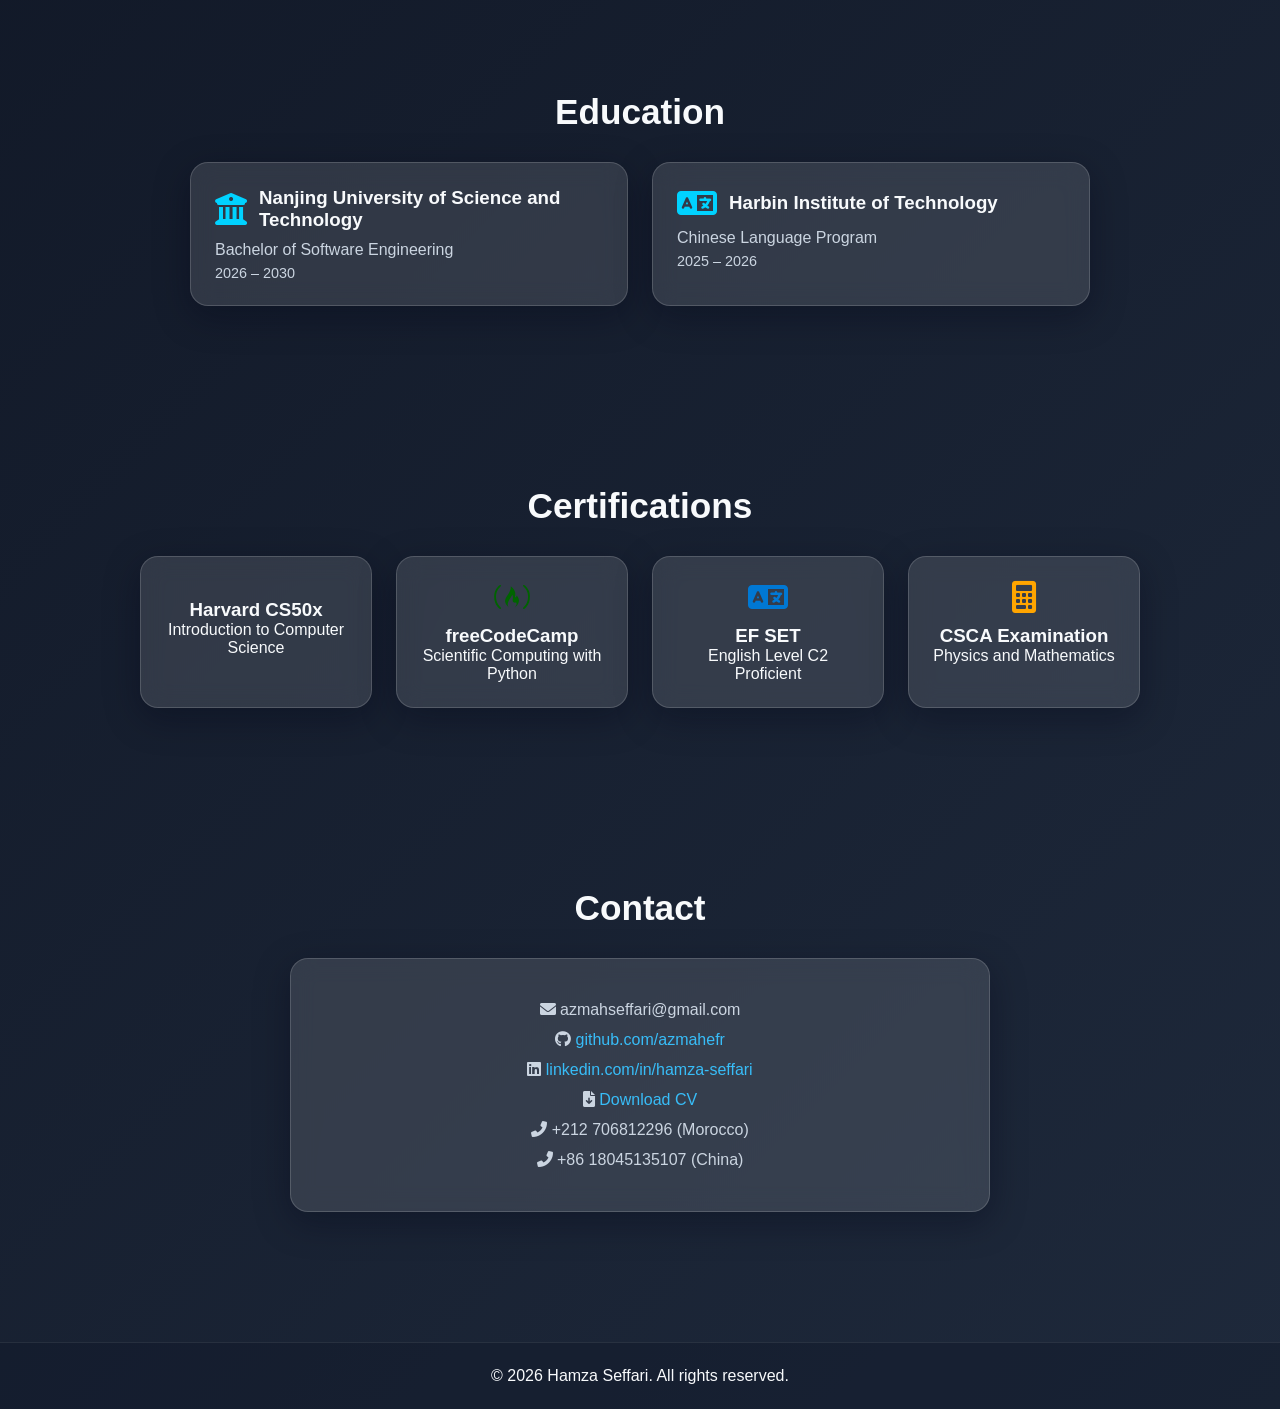
==== commit 4437d0f5: "Upgrade portfolio with professional sections" ====
--- a/index.html
+++ b/index.html
@@ -3,23 +3,31 @@
 <head>
     <meta charset="UTF-8">
     <meta name="viewport" content="width=device-width, initial-scale=1.0">
+    <meta name="description" content="Hamza Seffari is a software engineering student focused on building secure, scalable software and exploring cybersecurity.">
+    <meta name="keywords" content="Hamza Seffari, Software Engineering, Cybersecurity, Portfolio, Python, JavaScript, Web Development">
+    <meta name="author" content="Hamza Seffari">
+    <meta property="og:title" content="Hamza Seffari | Portfolio">
+    <meta property="og:description" content="Software engineering student and cybersecurity enthusiast building modern web and software solutions.">
+    <meta property="og:type" content="website">
+    <meta property="og:image" content="https://hamzaseffari.netlify.app/profile.jpg">
+    <meta name="theme-color" content="#0f172a">
     <title>Hamza Seffari | Portfolio</title>
+    <link rel="icon" href="favicon.svg" type="image/svg+xml">
     <link rel="stylesheet" href="style.css">
     <link rel="stylesheet" href="https://cdnjs.cloudflare.com/ajax/libs/font-awesome/6.0.0/css/all.min.css">
 </head>
 <body>
+    <button class="theme-toggle" id="theme-toggle" aria-label="Toggle dark mode"><i class="fas fa-moon"></i></button>
 
-    <!-- Navbar -->
     <nav>
         <h1 class="logo">Hamza Seffari</h1>
         <ul class="nav-links">
             <li><a href="#home" data-i18n="nav_home">Home</a></li>
             <li><a href="#about" data-i18n="nav_about">About</a></li>
+            <li><a href="#projects" data-i18n="nav_projects">Projects</a></li>
             <li><a href="#skills" data-i18n="nav_skills">Skills</a></li>
             <li><a href="#certificates" data-i18n="nav_cert">Certificates</a></li>
             <li><a href="#contact" data-i18n="nav_contact">Contact</a></li>
-            
-            <!-- زر اللغة فقط -->
             <li>
                 <select id="language-selector" class="lang-selector">
                     <option value="en">🇬🇧 EN</option>
@@ -28,20 +36,14 @@
                 </select>
             </li>
         </ul>
-        <div class="burger">
-            <i class="fas fa-bars"></i>
-        </div>
+        <div class="burger"><i class="fas fa-bars"></i></div>
     </nav>
 
-    <!-- Hero Section -->
     <section id="home" class="hero">
         <div class="hero-content">
-            <div class="profile-img">
-                <!-- حط هنا سمية التصويرة ديالك -->
-                <img src="profile.jpg" alt="Hamza Seffari">
-            </div>
+            <div class="profile-img"><img src="profile.jpg" alt="Hamza Seffari"></div>
             <h1 class="animate-text"><span data-i18n="hero_name">Hamza Seffari</span></h1>
-            <p class="animate-text-delay" data-i18n="hero_title">Software Engineering Student</p>
+            <p class="animate-text-delay" data-i18n="hero_title">Software Engineering Student & Cybersecurity Enthusiast</p>
             <div class="social-icons">
                 <a href="https://www.linkedin.com/in/hamza-seffari/" target="_blank"><i class="fab fa-linkedin"></i></a>
                 <a href="https://github.com/azmahefr" target="_blank"><i class="fab fa-github"></i></a>
@@ -51,139 +53,94 @@
         </div>
     </section>
 
-    <!-- About Section -->
     <section id="about" class="section">
         <h2 class="section-title" data-i18n="about_title">About Me</h2>
         <div class="about-container glass">
             <div class="about-text">
-                <p data-i18n="about_desc1">
-                    I am Hamza Seffari, a Software Engineering student at Nanjing University of Science and Technology (NJUST), with a strong passion for building innovative software and solving real-world problems through technology. Before starting my bachelor's degree, I completed a Chinese language program at Harbin Institute of Technology, which strengthened my adaptability and prepared me for studying in an international environment.
-                </p>
-                <p data-i18n="about_desc2">
-                    I enjoy exploring software engineering, artificial intelligence, cybersecurity, backend development, and cloud technologies. I believe that continuous learning, discipline, and hands-on experience are the foundations of becoming a great engineer. I have earned certifications including Harvard's CS50x, freeCodeCamp Scientific Computing with Python, and an EF SET C2 English Certificate, reflecting my commitment to developing both technical and communication skills.
-                </p>
-                <p data-i18n="about_desc3">
-                    My goal is to become a world-class software engineer who creates impactful products, contributes to open-source projects, and helps build technology that improves people's lives. Every project I develop is an opportunity to learn, grow, and move one step closer to that vision.
-                </p>
+                <p data-i18n="about_desc1">I am Hamza Seffari, a software engineering student at Nanjing University of Science and Technology (NJUST) with a growing focus on building innovative, secure, and scalable software. My interest goes beyond coursework as I actively explore modern development practices, security principles, and practical engineering solutions.</p>
+                <p data-i18n="about_desc2">My goal is to grow into a professional software engineer who creates reliable products, contributes to open-source projects, and develops solutions that strengthen both user experience and digital security. I am especially drawn to cybersecurity, backend systems, web development, and cloud-based technologies.</p>
+                <p data-i18n="about_desc3">I believe consistent learning, hands-on building, and disciplined execution are the key to long-term growth. Every new project, certification, and achievement is an opportunity to improve and move closer to becoming a trusted engineer in the technology industry.</p>
                 <div class="about-details">
-                    <div class="detail-item">
-                        <i class="fas fa-map-marker-alt"></i>
-                        <span data-i18n="about_location">Morocco / China</span>
-                    </div>
-                    <div class="detail-item">
-                        <i class="fas fa-graduation-cap"></i>
-                        <span data-i18n="about_edu">Software Engineering Student</span>
-                    </div>
+                    <div class="detail-item"><i class="fas fa-map-marker-alt"></i><span data-i18n="about_location">Morocco / China</span></div>
+                    <div class="detail-item"><i class="fas fa-graduation-cap"></i><span data-i18n="about_edu">Software Engineering Student</span></div>
                 </div>
             </div>
         </div>
     </section>
 
-    <!-- Skills Section -->
-    <section id="skills" class="section">
-        <h2 class="section-title" data-i18n="skills_title">My Skills</h2>
-        <div class="skills-grid">
-            <div class="skill-card glass">
-                <i class="fab fa-html5 fa-3x" style="color:#e34f26;"></i>
-                <h3>HTML5</h3>
-            </div>
-            <div class="skill-card glass">
-                <i class="fab fa-css3-alt fa-3x" style="color:#1572b6;"></i>
-                <h3>CSS3</h3>
-            </div>
-            <div class="skill-card glass">
-                <i class="fab fa-js fa-3x" style="color:#f7df1e;"></i>
-                <h3>JavaScript</h3>
-            </div>
-            <div class="skill-card glass">
-                <i class="fab fa-python fa-3x" style="color:#3776ab;"></i>
-                <h3>Python</h3>
-            </div>
-            <div class="skill-card glass">
-                <i class="fab fa-java fa-3x" style="color:#007396;"></i>
-                <h3>Java</h3>
-            </div>
-            <div class="skill-card glass">
-                <i class="fas fa-database fa-3x" style="color:#00758f;"></i>
-                <h3>SQL</h3>
-            </div>
+    <section id="career" class="section">
+        <h2 class="section-title" data-i18n="career_title">Career Objective</h2>
+        <div class="about-container glass">
+            <p data-i18n="career_text">I aim to build a career at the intersection of software engineering and cybersecurity, creating secure systems, contributing to meaningful software projects, and continuously learning in fast-evolving technical environments.</p>
         </div>
     </section>
 
-    <!-- Education Section -->
+    <section id="projects" class="section">
+        <h2 class="section-title" data-i18n="projects_title">Projects</h2>
+        <div class="project-grid">
+            <article class="project-card glass">
+                <img src="assets/project-portfolio.svg" alt="Portfolio project preview">
+                <h3>Professional Portfolio Website</h3>
+                <p>Built a modern, responsive portfolio website with multilingual support, animations, and a polished UI.</p>
+                <div class="tag-row"><span>HTML</span><span>CSS</span><span>JavaScript</span></div>
+                <div class="project-links"><a href="https://github.com/azmahefr" target="_blank">GitHub</a><a href="https://hamzaseffari.netlify.app/" target="_blank">Live Demo</a></div>
+            </article>
+            <article class="project-card glass">
+                <img src="assets/project-cyber.svg" alt="Cybersecurity project preview">
+                <h3>Cybersecurity Learning Hub</h3>
+                <p>Developed a structured concept hub for security topics, networking basics, and practical learning resources.</p>
+                <div class="tag-row"><span>Python</span><span>Security</span><span>Web</span></div>
+                <div class="project-links"><a href="https://github.com/azmahefr" target="_blank">GitHub</a><a href="#contact">Planned Demo</a></div>
+            </article>
+            <article class="project-card glass">
+                <img src="assets/project-ai.svg" alt="AI project preview">
+                <h3>AI-Assisted Learning Dashboard</h3>
+                <p>Designed a lightweight dashboard concept to track learning progress, skills, and project milestones.</p>
+                <div class="tag-row"><span>JavaScript</span><span>UI</span><span>Data</span></div>
+                <div class="project-links"><a href="https://github.com/azmahefr" target="_blank">GitHub</a><a href="#contact">Planned Demo</a></div>
+            </article>
+        </div>
+    </section>
+
+    <section id="skills" class="section">
+        <h2 class="section-title" data-i18n="skills_title">Technical Skills</h2>
+        <div class="skills-grid">
+            <div class="skill-card glass"><i class="fab fa-html5 fa-3x" style="color:#e34f26;"></i><h3>HTML5</h3></div>
+            <div class="skill-card glass"><i class="fab fa-css3-alt fa-3x" style="color:#1572b6;"></i><h3>CSS3</h3></div>
+            <div class="skill-card glass"><i class="fab fa-js fa-3x" style="color:#f7df1e;"></i><h3>JavaScript</h3></div>
+            <div class="skill-card glass"><i class="fab fa-python fa-3x" style="color:#3776ab;"></i><h3>Python</h3></div>
+            <div class="skill-card glass"><i class="fab fa-java fa-3x" style="color:#007396;"></i><h3>Java</h3></div>
+            <div class="skill-card glass"><i class="fas fa-database fa-3x" style="color:#00758f;"></i><h3>SQL</h3></div>
+            <div class="skill-card glass"><i class="fab fa-git-alt fa-3x" style="color:#f05033;"></i><h3>Git</h3></div>
+            <div class="skill-card glass"><i class="fab fa-linux fa-3x" style="color:#000;"></i><h3>Linux</h3></div>
+        </div>
+    </section>
+
     <section id="education" class="section">
         <h2 class="section-title" data-i18n="edu_title">Education</h2>
         <div class="edu-grid">
-            <div class="edu-card glass">
-                <div class="edu-header">
-                    <i class="fas fa-university fa-2x" style="color:#00d2ff;"></i>
-                    <h3>Nanjing University of Science and Technology</h3>
-                </div>
-                <p class="edu-major" data-i18n="edu_major1">Bachelor of Software Engineering</p>
-                <p class="edu-date">2026 – 2030</p>
-            </div>
-            <div class="edu-card glass">
-                <div class="edu-header">
-                    <i class="fas fa-language fa-2x" style="color:#00d2ff;"></i>
-                    <h3>Harbin Institute of Technology</h3>
-                </div>
-                <p class="edu-major" data-i18n="edu_major2">Chinese Language Program</p>
-                <p class="edu-date">2025 – 2026</p>
-            </div>
-            <div class="edu-card glass">
-                <div class="edu-header">
-                    <i class="fas fa-school fa-2x" style="color:#00d2ff;"></i>
-                    <h3 data-i18n="edu_highschool">High School</h3>
-                </div>
-                <p class="edu-major" data-i18n="edu_major3">Baccalaureate in Physics Sciences (French Option)</p>
-                <p class="edu-date" data-i18n="edu_mention">Graduated with Good Mention (Mention Bien)</p>
-            </div>
+            <div class="edu-card glass"><div class="edu-header"><i class="fas fa-university fa-2x" style="color:#00d2ff;"></i><h3>Nanjing University of Science and Technology</h3></div><p class="edu-major">Bachelor of Software Engineering</p><p class="edu-date">2026 – 2030</p></div>
+            <div class="edu-card glass"><div class="edu-header"><i class="fas fa-language fa-2x" style="color:#00d2ff;"></i><h3>Harbin Institute of Technology</h3></div><p class="edu-major">Chinese Language Program</p><p class="edu-date">2025 – 2026</p></div>
         </div>
     </section>
 
-    <!-- Certificates Section -->
     <section id="certificates" class="section">
-        <h2 class="section-title" data-i18n="cert_title">Certificates</h2>
+        <h2 class="section-title" data-i18n="cert_title">Certifications</h2>
         <div class="cert-grid">
-            <div class="cert-card glass">
-                <i class="fab fa-harvard fa-2x" style="color:#a51c30;"></i>
-                <a href="https://certificates.cs50.io/47c96fdd-a1e2-4b8c-8a52-be0046b271c6.pdf?size=letter" target="_blank" style="text-decoration:none; color:white;">
-                    <h3 data-i18n="cert1_title">Harvard CS50x</h3>
-                    <p data-i18n="cert1_desc">Introduction to Computer Science</p>
-                    <small style="color:#aaa;">Completed in 2026</small>
-                </a>
-            </div>
-            <div class="cert-card glass">
-                <i class="fab fa-free-code-camp fa-2x" style="color:#006400;"></i>
-                <a href="https://www.freecodecamp.org/certification/hamza_seffari/scientific-computing-with-python-v7" target="_blank" style="text-decoration:none; color:white;">
-                    <h3 data-i18n="cert2_title">freeCodeCamp</h3>
-                    <p data-i18n="cert2_desc">Scientific Computing with Python</p>
-                    <small style="color:#aaa;">300+ Hours</small>
-                </a>
-            </div>
-            <div class="cert-card glass">
-                <i class="fas fa-language fa-2x" style="color:#0078d4;"></i>
-                <a href="https://cert.efset.org/rnHpss" target="_blank" style="text-decoration:none; color:white;">
-                    <h3 data-i18n="cert3_title">EF SET</h3>
-                    <p data-i18n="cert3_desc">English Level C2 Proficient</p>
-                    <small style="color:#aaa;">78/100</small>
-                </a>
-            </div>
-            <div class="cert-card glass">
-                <i class="fas fa-calculator fa-2x" style="color:#ffa500;"></i>
-                <a href="https://go.fliplink.me/view/F4797BD0-E8CE-4509-B6BF-D47F2C8E0F4D" target="_blank" style="text-decoration:none; color:white;">
-                    <h3 data-i18n="cert4_title">CSCA Examination</h3>
-                    <p data-i18n="cert4_desc">Physics : 65/100 | Mathematics : 80/100</p>
-                </a>
-            </div>
+            <div class="cert-card glass"><i class="fab fa-harvard fa-2x" style="color:#a51c30;"></i><a href="https://certificates.cs50.io/47c96fdd-a1e2-4b8c-8a52-be0046b271c6.pdf?size=letter" target="_blank"><h3>Harvard CS50x</h3><p>Introduction to Computer Science</p></a></div>
+            <div class="cert-card glass"><i class="fab fa-free-code-camp fa-2x" style="color:#006400;"></i><a href="https://www.freecodecamp.org/certification/hamza_seffari/scientific-computing-with-python-v7" target="_blank"><h3>freeCodeCamp</h3><p>Scientific Computing with Python</p></a></div>
+            <div class="cert-card glass"><i class="fas fa-language fa-2x" style="color:#0078d4;"></i><a href="https://cert.efset.org/rnHpss" target="_blank"><h3>EF SET</h3><p>English Level C2 Proficient</p></a></div>
+            <div class="cert-card glass"><i class="fas fa-calculator fa-2x" style="color:#ffa500;"></i><a href="https://go.fliplink.me/view/F4797BD0-E8CE-4509-B6BF-D47F2C8E0F4D" target="_blank"><h3>CSCA Examination</h3><p>Physics and Mathematics</p></a></div>
         </div>
     </section>
 
-    <!-- Contact Section -->
     <section id="contact" class="section">
-        <h2 class="section-title" data-i18n="contact_title">Contact Me</h2>
+        <h2 class="section-title" data-i18n="contact_title">Contact</h2>
         <div class="contact-info glass">
             <p><i class="fas fa-envelope"></i> azmahseffari@gmail.com</p>
+            <p><i class="fab fa-github"></i> <a href="https://github.com/azmahefr" target="_blank">github.com/azmahefr</a></p>
+            <p><i class="fab fa-linkedin"></i> <a href="https://www.linkedin.com/in/hamza-seffari/" target="_blank">linkedin.com/in/hamza-seffari</a></p>
+            <p><i class="fas fa-file-download"></i> <a href="cv.html" target="_blank">Download CV</a></p>
             <p><i class="fas fa-phone-alt"></i> +212 706812296 (Morocco)</p>
             <p><i class="fas fa-phone-alt"></i> +86 18045135107 (China)</p>
         </div>
--- a/style.css
+++ b/style.css
@@ -1,3 +1,25 @@
+:root {
+    color-scheme: dark;
+    --bg: linear-gradient(135deg, #0f172a, #111827, #1e293b);
+    --surface: rgba(255,255,255,0.12);
+    --text: #f8fafc;
+    --muted: #cbd5e1;
+    --accent: #38bdf8;
+    --accent-2: #f59e0b;
+    --shadow: 0 10px 35px rgba(2,6,23,0.35);
+}
+
+body.light {
+    color-scheme: light;
+    --bg: linear-gradient(135deg, #f8fafc, #e2e8f0, #cbd5e1);
+    --surface: rgba(255,255,255,0.82);
+    --text: #0f172a;
+    --muted: #334155;
+    --accent: #0284c7;
+    --accent-2: #d97706;
+    --shadow: 0 10px 30px rgba(15,23,42,0.12);
+}
+
 * {
     margin: 0;
     padding: 0;
@@ -6,356 +28,88 @@
 }
 
 body {
-    background: linear-gradient(135deg, #0f2027, #203a43, #2c5364);
-    color: white;
+    background: var(--bg);
+    color: var(--text);
     min-height: 100vh;
     overflow-x: hidden;
+    transition: background 0.3s ease, color 0.3s ease;
 }
 
-/* Glassmorphism */
 .glass {
-    background: rgba(255, 255, 255, 0.1);
-    backdrop-filter: blur(10px);
-    -webkit-backdrop-filter: blur(10px);
-    border: 1px solid rgba(255, 255, 255, 0.2);
-    border-radius: 15px;
-    box-shadow: 0 4px 30px rgba(0, 0, 0, 0.5);
+    background: var(--surface);
+    backdrop-filter: blur(12px);
+    -webkit-backdrop-filter: blur(12px);
+    border: 1px solid rgba(255,255,255,0.16);
+    border-radius: 18px;
+    box-shadow: var(--shadow);
 }
 
-/* Navbar */
 nav {
     display: flex;
     justify-content: space-between;
     align-items: center;
     padding: 20px 10%;
-    background: rgba(0, 0, 0, 0.3);
-    backdrop-filter: blur(5px);
+    background: rgba(15, 23, 42, 0.7);
+    backdrop-filter: blur(8px);
     position: fixed;
     width: 100%;
     top: 0;
     z-index: 1000;
-    border-bottom: 1px solid rgba(255, 255, 255, 0.1);
+    border-bottom: 1px solid rgba(255,255,255,0.1);
 }
 
-.logo {
-    font-size: 1.5rem;
-    font-weight: bold;
-    letter-spacing: 1px;
-}
-
-.nav-links {
-    list-style: none;
-    display: flex;
-    gap: 20px;
-    align-items: center;
-}
-
-.nav-links a {
-    color: white;
-    text-decoration: none;
-    font-weight: 500;
-    transition: 0.3s;
-}
-
-.nav-links a:hover {
-    color: #00d2ff;
-    text-shadow: 0 0 10px #00d2ff;
-}
-
-/* Language Selector */
-.lang-selector {
-    background: rgba(255, 255, 255, 0.1);
-    backdrop-filter: blur(5px);
-    border: 1px solid rgba(255, 255, 255, 0.2);
-    color: white;
-    padding: 8px 12px;
-    border-radius: 20px;
-    cursor: pointer;
-    font-weight: bold;
-    transition: 0.3s;
-}
-
-.lang-selector:hover {
-    background: rgba(255, 255, 255, 0.2);
-}
-
-.lang-selector option {
-    background: #1a2a3a;
-    color: white;
-}
-
-.burger {
-    display: none;
-    font-size: 1.5rem;
-    cursor: pointer;
-}
-
-/* Hero */
-.hero {
-    height: 100vh;
-    display: flex;
-    align-items: center;
-    justify-content: center;
-    text-align: center;
-    padding-top: 80px;
-}
-
-.hero-content {
-    animation: fadeInUp 1s ease-out;
-}
-
-.profile-img img {
-    width: 180px;
-    height: 180px;
-    border-radius: 50%;
-    border: 4px solid rgba(255, 255, 255, 0.2);
-    object-fit: cover;
-    margin-bottom: 20px;
-    box-shadow: 0 0 30px rgba(0, 210, 255, 0.2);
-    transition: transform 0.5s;
-}
-
-.profile-img img:hover {
-    transform: scale(1.05) rotate(3deg);
-}
-
-.hero h1 {
-    font-size: 3rem;
-    margin-bottom: 10px;
-}
-
-.hero h1 span {
-    color: #00d2ff;
-}
-
-.hero p {
-    font-size: 1.2rem;
-    color: #ccc;
-    margin-bottom: 20px;
-}
-
-/* Social Icons */
-.social-icons a {
-    color: white;
-    font-size: 1.8rem;
-    margin: 0 15px;
-    transition: 0.3s;
-}
-
-.social-icons a:hover {
-    color: #00d2ff;
-    transform: translateY(-5px);
-}
-
-/* Sections */
-.section {
-    padding: 100px 10%;
-    text-align: center;
-}
-
-.section-title {
-    font-size: 2.5rem;
-    margin-bottom: 40px;
-    color: white;
-}
-
-/* About */
-.about-container {
-    max-width: 800px;
-    margin: 0 auto;
-    padding: 40px;
-    text-align: left;
-    line-height: 1.8;
-}
-
-.about-text p {
-    margin-bottom: 15px;
-    color: #ddd;
-    font-size: 1.1rem;
-}
-
-.about-details {
-    display: flex;
-    flex-wrap: wrap;
-    gap: 20px;
-    margin-top: 25px;
-    padding-top: 20px;
-    border-top: 1px solid rgba(255, 255, 255, 0.1);
-}
-
-.detail-item {
-    display: flex;
-    align-items: center;
-    gap: 10px;
-    background: rgba(255, 255, 255, 0.05);
-    padding: 10px 15px;
-    border-radius: 25px;
-    font-size: 0.95rem;
-}
-
-.detail-item i {
-    color: #00d2ff;
-}
-
-/* Skills */
-.skills-grid {
-    display: grid;
-    grid-template-columns: repeat(auto-fit, minmax(150px, 1fr));
-    gap: 25px;
-    max-width: 900px;
-    margin: 0 auto;
-}
-
-.skill-card {
-    padding: 25px 15px;
-    text-align: center;
-    transition: 0.4s;
-    cursor: pointer;
-}
-
-.skill-card:hover {
-    transform: translateY(-10px) scale(1.05);
-    box-shadow: 0 0 25px rgba(0, 0, 0, 0.5);
-}
-
-.skill-card h3 {
-    margin-top: 15px;
-    font-size: 1.1rem;
-}
-
-/* Certificates */
-.cert-grid {
-    display: grid;
-    grid-template-columns: repeat(auto-fit, minmax(250px, 1fr));
-    gap: 30px;
-}
-
-.cert-card {
-    padding: 30px;
-    transition: 0.4s;
-    cursor: pointer;
-    text-align: center;
-}
-
-.cert-card:hover {
-    transform: translateY(-15px) scale(1.02);
-    background: rgba(255, 255, 255, 0.15);
-    box-shadow: 0 0 20px rgba(0, 0, 0, 0.5);
-}
-
-.cert-card i {
-    margin-bottom: 15px;
-}
-
-.cert-card h3 {
-    margin-bottom: 10px;
-}
-
-/* Contact */
-.contact-info {
-    max-width: 600px;
-    margin: 0 auto;
-    padding: 30px;
-}
-
-.contact-info p {
-    margin: 15px 0;
-    font-size: 1.1rem;
-}
-
-/* Footer */
-footer {
-    text-align: center;
-    padding: 20px;
-    background: rgba(0, 0, 0, 0.5);
-    margin-top: 50px;
-    border-top: 1px solid rgba(255, 255, 255, 0.1);
-}
-
-/* Animations */
-@keyframes fadeInUp {
-    from {
-        opacity: 0;
-        transform: translateY(50px);
-    }
-    to {
-        opacity: 1;
-        transform: translateY(0);
-    }
-}
-
-.animate-text {
-    animation: fadeInUp 1s ease-out;
-}
-.animate-text-delay {
-    opacity: 0;
-    animation: fadeInUp 1s ease-out 0.5s forwards;
-}
-
-/* Education Section */
-.edu-grid {
-    display: grid;
-    grid-template-columns: repeat(auto-fit, minmax(300px, 1fr));
-    gap: 30px;
-    max-width: 1000px;
-    margin: 0 auto;
-}
-
-.edu-card {
-    padding: 30px;
-    text-align: left;
-    transition: 0.4s;
-    cursor: pointer;
-}
-
-.edu-card:hover {
-    transform: translateY(-10px) scale(1.02);
-    box-shadow: 0 0 25px rgba(0, 0, 0, 0.5);
-}
-
-.edu-header {
-    display: flex;
-    align-items: center;
-    gap: 15px;
-    margin-bottom: 15px;
-}
-
-.edu-header h3 {
-    font-size: 1.1rem;
-}
-
-.edu-major {
-    color: #ccc;
-    font-size: 1rem;
-    margin-bottom: 5px;
-}
-
-.edu-date {
-    color: #aaa;
-    font-size: 0.9rem;
-}
-
-/* Responsive */
-@media (max-width: 768px) {
-    .nav-links {
-        display: none;
-        flex-direction: column;
-        position: absolute;
-        top: 70px;
-        left: 0;
-        width: 100%;
-        background: rgba(0, 0, 0, 0.9);
-        padding: 20px;
-        text-align: center;
-        border-bottom: 1px solid rgba(255, 255, 255, 0.1);
-    }
-    .nav-links.active {
-        display: flex;
-    }
-    .burger {
-        display: block;
-    }
-    .hero h1 {
-        font-size: 2rem;
-    }
-}+.logo { font-size: 1.5rem; font-weight: bold; letter-spacing: 1px; }
+.nav-links { list-style: none; display: flex; gap: 20px; align-items: center; }
+.nav-links a { color: var(--text); text-decoration: none; font-weight: 500; transition: 0.3s; }
+.nav-links a:hover { color: var(--accent); }
+.lang-selector { background: rgba(255,255,255,0.12); border: 1px solid rgba(255,255,255,0.2); color: var(--text); padding: 8px 12px; border-radius: 20px; cursor: pointer; }
+.lang-selector option { background: #111827; color: #fff; }
+.burger { display: none; font-size: 1.5rem; cursor: pointer; }
+.theme-toggle { position: fixed; right: 20px; top: 20px; z-index:1100; border: none; border-radius: 50%; width: 46px; height: 46px; background: rgba(255,255,255,0.15); color: var(--text); cursor: pointer; }
+.hero { min-height: 100vh; display: flex; align-items: center; justify-content: center; text-align: center; padding: 120px 10% 80px; }
+.hero-content { animation: fadeInUp 1s ease-out; }
+.profile-img img { width: 180px; height: 180px; border-radius: 50%; border: 4px solid rgba(255,255,255,0.2); object-fit: cover; margin-bottom: 20px; box-shadow: 0 0 30px rgba(56,189,248,0.2); }
+.hero h1 { font-size: 3rem; margin-bottom: 10px; }
+.hero h1 span { color: var(--accent); }
+.hero p { font-size: 1.2rem; color: var(--muted); margin-bottom: 20px; }
+.social-icons a { color: var(--text); font-size: 1.8rem; margin: 0 15px; transition: 0.3s; }
+.social-icons a:hover { color: var(--accent); transform: translateY(-5px); }
+.section { padding: 90px 10%; text-align: center; }
+.section-title { font-size: 2.2rem; margin-bottom: 30px; color: var(--text); }
+.about-container { max-width: 900px; margin: 0 auto; padding: 35px; text-align: left; line-height: 1.8; }
+.about-text p { margin-bottom: 15px; color: var(--muted); font-size: 1.05rem; }
+.about-details { display: flex; flex-wrap: wrap; gap: 16px; margin-top: 20px; padding-top: 20px; border-top: 1px solid rgba(255,255,255,0.1); }
+.detail-item { display: flex; align-items: center; gap: 10px; background: rgba(255,255,255,0.06); padding: 10px 15px; border-radius: 25px; font-size: 0.95rem; }
+.detail-item i { color: var(--accent); }
+.project-grid { display: grid; grid-template-columns: repeat(auto-fit, minmax(260px, 1fr)); gap: 24px; max-width: 1100px; margin: 0 auto; }
+.project-card { padding: 20px; text-align: left; transition: 0.3s; }
+.project-card:hover { transform: translateY(-6px); }
+.project-card img { width: 100%; border-radius: 12px; margin-bottom: 14px; }
+.project-card h3 { margin-bottom: 8px; }
+.project-card p { color: var(--muted); margin-bottom: 12px; }
+.tag-row { display: flex; flex-wrap: wrap; gap: 8px; margin-bottom: 12px; }
+.tag-row span { background: rgba(56,189,248,0.16); color: var(--accent); padding: 5px 10px; border-radius: 999px; font-size: 0.8rem; }
+.project-links { display: flex; gap: 12px; }
+.project-links a, .contact-info a { color: var(--accent); text-decoration: none; }
+.skills-grid { display: grid; grid-template-columns: repeat(auto-fit, minmax(150px, 1fr)); gap: 22px; max-width: 900px; margin: 0 auto; }
+.skill-card { padding: 22px 15px; text-align: center; transition: 0.3s; }
+.skill-card:hover { transform: translateY(-8px); }
+.skill-card h3 { margin-top: 12px; font-size: 1rem; }
+.cert-grid { display: grid; grid-template-columns: repeat(auto-fit, minmax(230px, 1fr)); gap: 24px; max-width: 1000px; margin: 0 auto; }
+.cert-card { padding: 24px; text-align: center; transition: 0.3s; }
+.cert-card:hover { transform: translateY(-8px); }
+.cert-card i { margin-bottom: 12px; }
+.cert-card a { color: var(--text); text-decoration: none; }
+.edu-grid { display: grid; grid-template-columns: repeat(auto-fit, minmax(280px, 1fr)); gap: 24px; max-width: 900px; margin: 0 auto; }
+.edu-card { padding: 24px; text-align: left; transition: 0.3s; }
+.edu-card:hover { transform: translateY(-8px); }
+.edu-header { display: flex; align-items: center; gap: 12px; margin-bottom: 10px; }
+.edu-major { color: var(--muted); margin-bottom: 6px; }
+.edu-date { color: var(--muted); font-size: 0.9rem; }
+.contact-info { max-width: 700px; margin: 0 auto; padding: 30px; }
+.contact-info p { margin: 12px 0; font-size: 1rem; color: var(--muted); }
+footer { text-align: center; padding: 24px 10%; background: rgba(15,23,42,0.4); margin-top: 40px; border-top: 1px solid rgba(255,255,255,0.08); }
+@keyframes fadeInUp { from { opacity: 0; transform: translateY(50px);} to { opacity: 1; transform: translateY(0);} }
+.animate-text { animation: fadeInUp 1s ease-out; }
+.animate-text-delay { opacity: 0; animation: fadeInUp 1s ease-out 0.5s forwards; }
+@media (max-width: 768px) { nav { padding: 16px 6%; } .nav-links { display: none; flex-direction: column; position: absolute; top: 70px; left: 0; width: 100%; background: rgba(15,23,42,0.95); padding: 20px; text-align: center; border-bottom: 1px solid rgba(255,255,255,0.1);} .nav-links.active { display: flex; } .burger { display: block; } .hero h1 { font-size: 2rem; } .section { padding: 80px 6%; } .about-container { padding: 24px; } .theme-toggle { top: 14px; right: 14px; } }
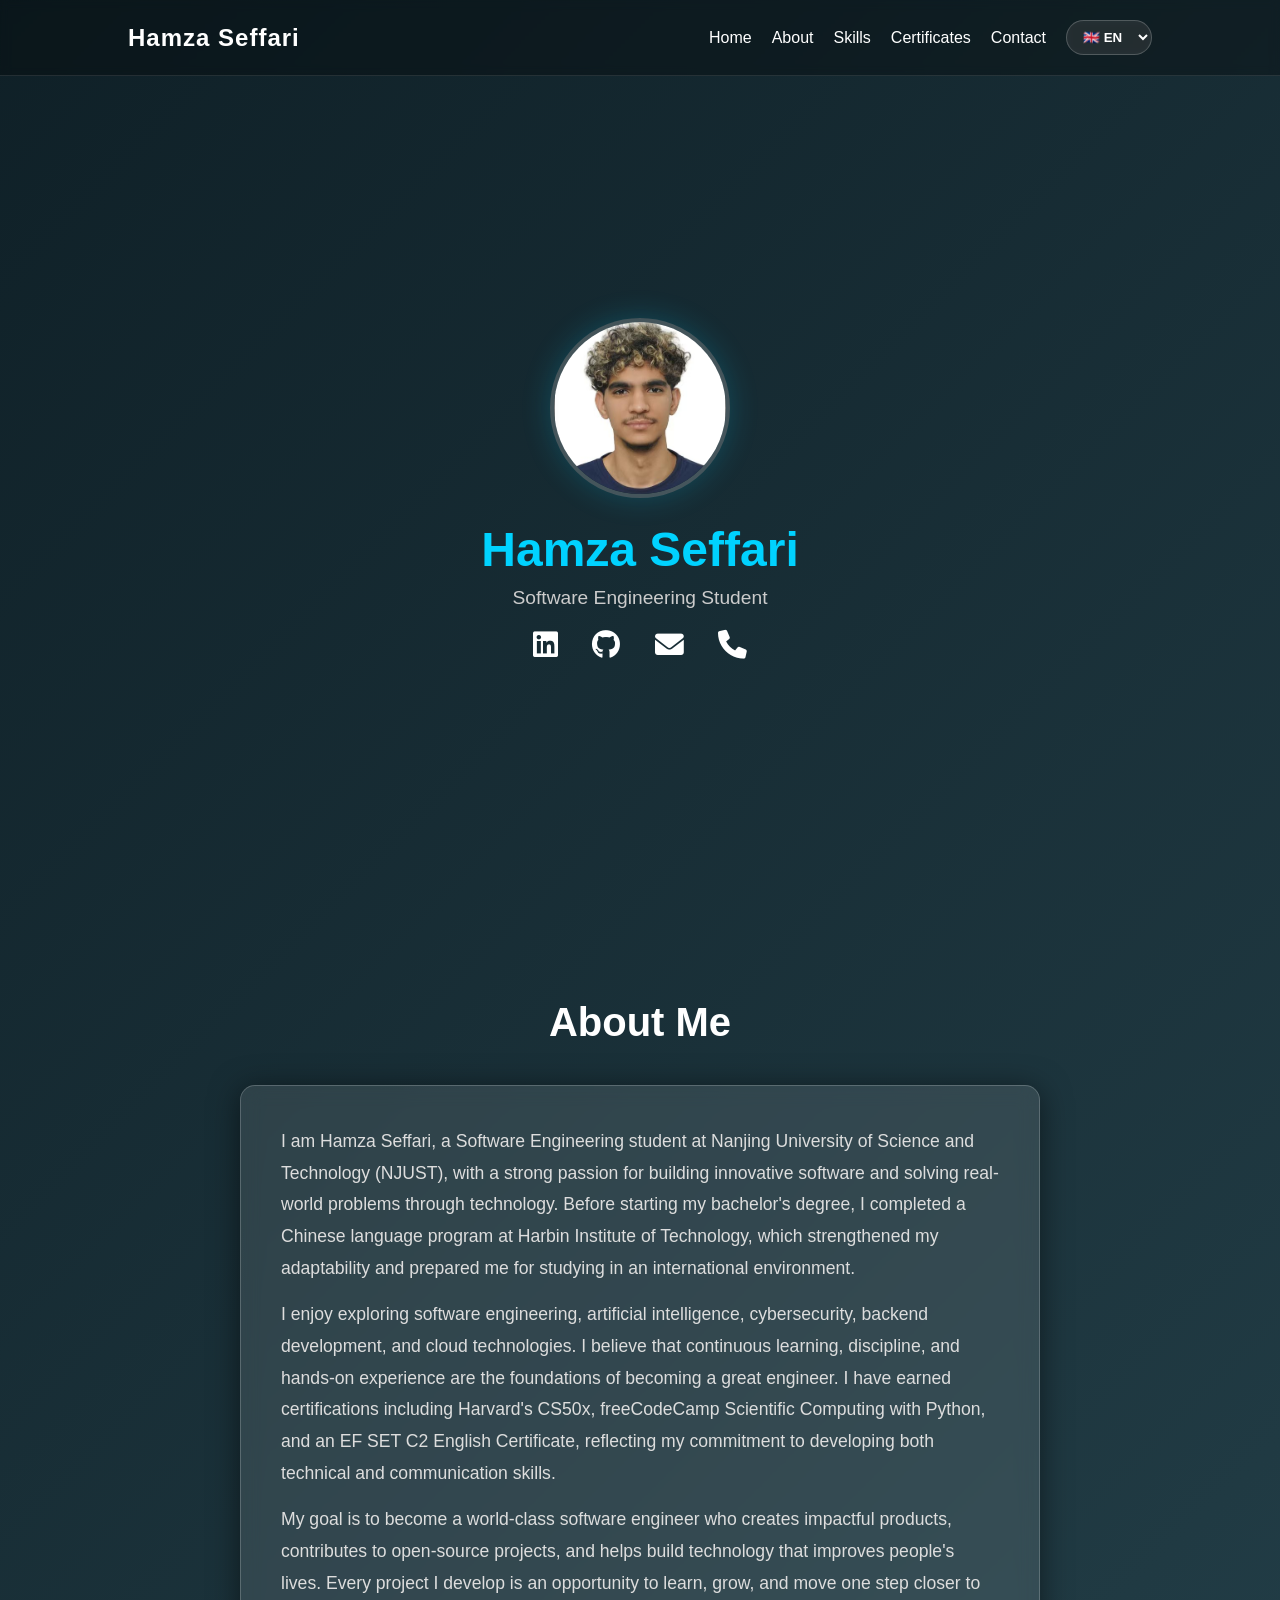
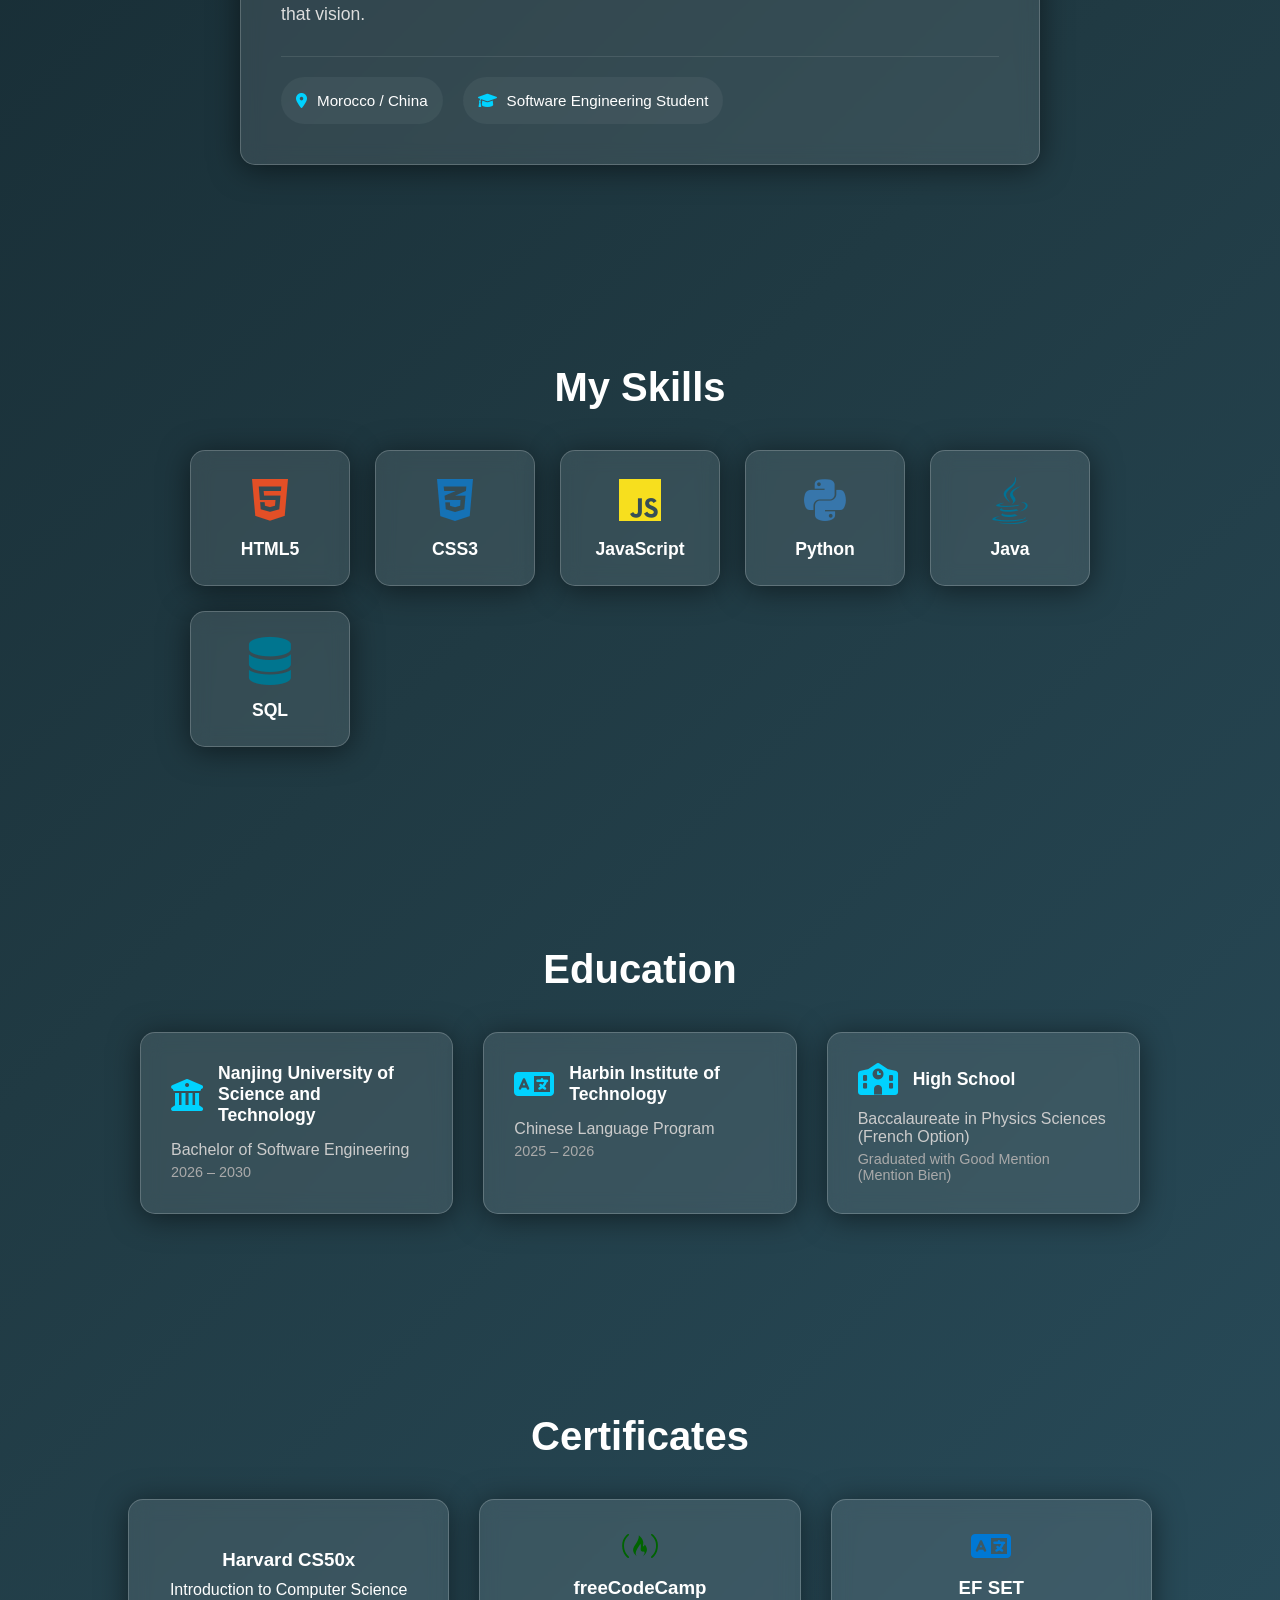
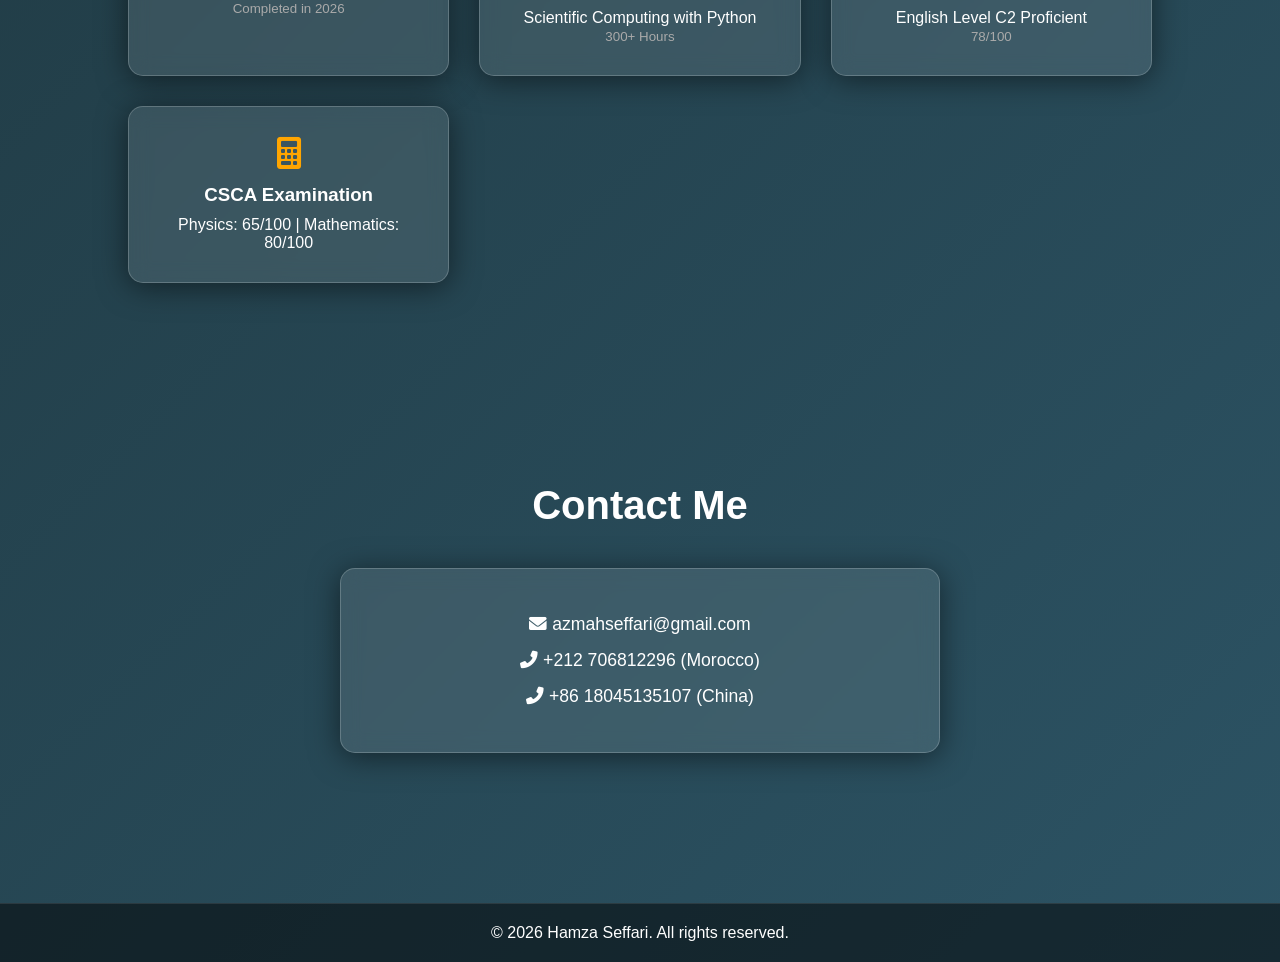
==== commit 07eebd50: "Revert "Upgrade portfolio with professional sections" This reverts commit 4437d0f5c4794d2decb52ca331" ====
--- a/index.html
+++ b/index.html
@@ -3,31 +3,23 @@
 <head>
     <meta charset="UTF-8">
     <meta name="viewport" content="width=device-width, initial-scale=1.0">
-    <meta name="description" content="Hamza Seffari is a software engineering student focused on building secure, scalable software and exploring cybersecurity.">
-    <meta name="keywords" content="Hamza Seffari, Software Engineering, Cybersecurity, Portfolio, Python, JavaScript, Web Development">
-    <meta name="author" content="Hamza Seffari">
-    <meta property="og:title" content="Hamza Seffari | Portfolio">
-    <meta property="og:description" content="Software engineering student and cybersecurity enthusiast building modern web and software solutions.">
-    <meta property="og:type" content="website">
-    <meta property="og:image" content="https://hamzaseffari.netlify.app/profile.jpg">
-    <meta name="theme-color" content="#0f172a">
     <title>Hamza Seffari | Portfolio</title>
-    <link rel="icon" href="favicon.svg" type="image/svg+xml">
     <link rel="stylesheet" href="style.css">
     <link rel="stylesheet" href="https://cdnjs.cloudflare.com/ajax/libs/font-awesome/6.0.0/css/all.min.css">
 </head>
 <body>
-    <button class="theme-toggle" id="theme-toggle" aria-label="Toggle dark mode"><i class="fas fa-moon"></i></button>
 
+    <!-- Navbar -->
     <nav>
         <h1 class="logo">Hamza Seffari</h1>
         <ul class="nav-links">
             <li><a href="#home" data-i18n="nav_home">Home</a></li>
             <li><a href="#about" data-i18n="nav_about">About</a></li>
-            <li><a href="#projects" data-i18n="nav_projects">Projects</a></li>
             <li><a href="#skills" data-i18n="nav_skills">Skills</a></li>
             <li><a href="#certificates" data-i18n="nav_cert">Certificates</a></li>
             <li><a href="#contact" data-i18n="nav_contact">Contact</a></li>
+            
+            <!-- زر اللغة فقط -->
             <li>
                 <select id="language-selector" class="lang-selector">
                     <option value="en">🇬🇧 EN</option>
@@ -36,14 +28,20 @@
                 </select>
             </li>
         </ul>
-        <div class="burger"><i class="fas fa-bars"></i></div>
+        <div class="burger">
+            <i class="fas fa-bars"></i>
+        </div>
     </nav>
 
+    <!-- Hero Section -->
     <section id="home" class="hero">
         <div class="hero-content">
-            <div class="profile-img"><img src="profile.jpg" alt="Hamza Seffari"></div>
+            <div class="profile-img">
+                <!-- حط هنا سمية التصويرة ديالك -->
+                <img src="profile.jpg" alt="Hamza Seffari">
+            </div>
             <h1 class="animate-text"><span data-i18n="hero_name">Hamza Seffari</span></h1>
-            <p class="animate-text-delay" data-i18n="hero_title">Software Engineering Student & Cybersecurity Enthusiast</p>
+            <p class="animate-text-delay" data-i18n="hero_title">Software Engineering Student</p>
             <div class="social-icons">
                 <a href="https://www.linkedin.com/in/hamza-seffari/" target="_blank"><i class="fab fa-linkedin"></i></a>
                 <a href="https://github.com/azmahefr" target="_blank"><i class="fab fa-github"></i></a>
@@ -53,94 +51,139 @@
         </div>
     </section>
 
+    <!-- About Section -->
     <section id="about" class="section">
         <h2 class="section-title" data-i18n="about_title">About Me</h2>
         <div class="about-container glass">
             <div class="about-text">
-                <p data-i18n="about_desc1">I am Hamza Seffari, a software engineering student at Nanjing University of Science and Technology (NJUST) with a growing focus on building innovative, secure, and scalable software. My interest goes beyond coursework as I actively explore modern development practices, security principles, and practical engineering solutions.</p>
-                <p data-i18n="about_desc2">My goal is to grow into a professional software engineer who creates reliable products, contributes to open-source projects, and develops solutions that strengthen both user experience and digital security. I am especially drawn to cybersecurity, backend systems, web development, and cloud-based technologies.</p>
-                <p data-i18n="about_desc3">I believe consistent learning, hands-on building, and disciplined execution are the key to long-term growth. Every new project, certification, and achievement is an opportunity to improve and move closer to becoming a trusted engineer in the technology industry.</p>
+                <p data-i18n="about_desc1">
+                    I am Hamza Seffari, a Software Engineering student at Nanjing University of Science and Technology (NJUST), with a strong passion for building innovative software and solving real-world problems through technology. Before starting my bachelor's degree, I completed a Chinese language program at Harbin Institute of Technology, which strengthened my adaptability and prepared me for studying in an international environment.
+                </p>
+                <p data-i18n="about_desc2">
+                    I enjoy exploring software engineering, artificial intelligence, cybersecurity, backend development, and cloud technologies. I believe that continuous learning, discipline, and hands-on experience are the foundations of becoming a great engineer. I have earned certifications including Harvard's CS50x, freeCodeCamp Scientific Computing with Python, and an EF SET C2 English Certificate, reflecting my commitment to developing both technical and communication skills.
+                </p>
+                <p data-i18n="about_desc3">
+                    My goal is to become a world-class software engineer who creates impactful products, contributes to open-source projects, and helps build technology that improves people's lives. Every project I develop is an opportunity to learn, grow, and move one step closer to that vision.
+                </p>
                 <div class="about-details">
-                    <div class="detail-item"><i class="fas fa-map-marker-alt"></i><span data-i18n="about_location">Morocco / China</span></div>
-                    <div class="detail-item"><i class="fas fa-graduation-cap"></i><span data-i18n="about_edu">Software Engineering Student</span></div>
+                    <div class="detail-item">
+                        <i class="fas fa-map-marker-alt"></i>
+                        <span data-i18n="about_location">Morocco / China</span>
+                    </div>
+                    <div class="detail-item">
+                        <i class="fas fa-graduation-cap"></i>
+                        <span data-i18n="about_edu">Software Engineering Student</span>
+                    </div>
                 </div>
             </div>
         </div>
     </section>
 
-    <section id="career" class="section">
-        <h2 class="section-title" data-i18n="career_title">Career Objective</h2>
-        <div class="about-container glass">
-            <p data-i18n="career_text">I aim to build a career at the intersection of software engineering and cybersecurity, creating secure systems, contributing to meaningful software projects, and continuously learning in fast-evolving technical environments.</p>
+    <!-- Skills Section -->
+    <section id="skills" class="section">
+        <h2 class="section-title" data-i18n="skills_title">My Skills</h2>
+        <div class="skills-grid">
+            <div class="skill-card glass">
+                <i class="fab fa-html5 fa-3x" style="color:#e34f26;"></i>
+                <h3>HTML5</h3>
+            </div>
+            <div class="skill-card glass">
+                <i class="fab fa-css3-alt fa-3x" style="color:#1572b6;"></i>
+                <h3>CSS3</h3>
+            </div>
+            <div class="skill-card glass">
+                <i class="fab fa-js fa-3x" style="color:#f7df1e;"></i>
+                <h3>JavaScript</h3>
+            </div>
+            <div class="skill-card glass">
+                <i class="fab fa-python fa-3x" style="color:#3776ab;"></i>
+                <h3>Python</h3>
+            </div>
+            <div class="skill-card glass">
+                <i class="fab fa-java fa-3x" style="color:#007396;"></i>
+                <h3>Java</h3>
+            </div>
+            <div class="skill-card glass">
+                <i class="fas fa-database fa-3x" style="color:#00758f;"></i>
+                <h3>SQL</h3>
+            </div>
         </div>
     </section>
 
-    <section id="projects" class="section">
-        <h2 class="section-title" data-i18n="projects_title">Projects</h2>
-        <div class="project-grid">
-            <article class="project-card glass">
-                <img src="assets/project-portfolio.svg" alt="Portfolio project preview">
-                <h3>Professional Portfolio Website</h3>
-                <p>Built a modern, responsive portfolio website with multilingual support, animations, and a polished UI.</p>
-                <div class="tag-row"><span>HTML</span><span>CSS</span><span>JavaScript</span></div>
-                <div class="project-links"><a href="https://github.com/azmahefr" target="_blank">GitHub</a><a href="https://hamzaseffari.netlify.app/" target="_blank">Live Demo</a></div>
-            </article>
-            <article class="project-card glass">
-                <img src="assets/project-cyber.svg" alt="Cybersecurity project preview">
-                <h3>Cybersecurity Learning Hub</h3>
-                <p>Developed a structured concept hub for security topics, networking basics, and practical learning resources.</p>
-                <div class="tag-row"><span>Python</span><span>Security</span><span>Web</span></div>
-                <div class="project-links"><a href="https://github.com/azmahefr" target="_blank">GitHub</a><a href="#contact">Planned Demo</a></div>
-            </article>
-            <article class="project-card glass">
-                <img src="assets/project-ai.svg" alt="AI project preview">
-                <h3>AI-Assisted Learning Dashboard</h3>
-                <p>Designed a lightweight dashboard concept to track learning progress, skills, and project milestones.</p>
-                <div class="tag-row"><span>JavaScript</span><span>UI</span><span>Data</span></div>
-                <div class="project-links"><a href="https://github.com/azmahefr" target="_blank">GitHub</a><a href="#contact">Planned Demo</a></div>
-            </article>
+    <!-- Education Section -->
+    <section id="education" class="section">
+        <h2 class="section-title" data-i18n="edu_title">Education</h2>
+        <div class="edu-grid">
+            <div class="edu-card glass">
+                <div class="edu-header">
+                    <i class="fas fa-university fa-2x" style="color:#00d2ff;"></i>
+                    <h3>Nanjing University of Science and Technology</h3>
+                </div>
+                <p class="edu-major" data-i18n="edu_major1">Bachelor of Software Engineering</p>
+                <p class="edu-date">2026 – 2030</p>
+            </div>
+            <div class="edu-card glass">
+                <div class="edu-header">
+                    <i class="fas fa-language fa-2x" style="color:#00d2ff;"></i>
+                    <h3>Harbin Institute of Technology</h3>
+                </div>
+                <p class="edu-major" data-i18n="edu_major2">Chinese Language Program</p>
+                <p class="edu-date">2025 – 2026</p>
+            </div>
+            <div class="edu-card glass">
+                <div class="edu-header">
+                    <i class="fas fa-school fa-2x" style="color:#00d2ff;"></i>
+                    <h3 data-i18n="edu_highschool">High School</h3>
+                </div>
+                <p class="edu-major" data-i18n="edu_major3">Baccalaureate in Physics Sciences (French Option)</p>
+                <p class="edu-date" data-i18n="edu_mention">Graduated with Good Mention (Mention Bien)</p>
+            </div>
         </div>
     </section>
 
-    <section id="skills" class="section">
-        <h2 class="section-title" data-i18n="skills_title">Technical Skills</h2>
-        <div class="skills-grid">
-            <div class="skill-card glass"><i class="fab fa-html5 fa-3x" style="color:#e34f26;"></i><h3>HTML5</h3></div>
-            <div class="skill-card glass"><i class="fab fa-css3-alt fa-3x" style="color:#1572b6;"></i><h3>CSS3</h3></div>
-            <div class="skill-card glass"><i class="fab fa-js fa-3x" style="color:#f7df1e;"></i><h3>JavaScript</h3></div>
-            <div class="skill-card glass"><i class="fab fa-python fa-3x" style="color:#3776ab;"></i><h3>Python</h3></div>
-            <div class="skill-card glass"><i class="fab fa-java fa-3x" style="color:#007396;"></i><h3>Java</h3></div>
-            <div class="skill-card glass"><i class="fas fa-database fa-3x" style="color:#00758f;"></i><h3>SQL</h3></div>
-            <div class="skill-card glass"><i class="fab fa-git-alt fa-3x" style="color:#f05033;"></i><h3>Git</h3></div>
-            <div class="skill-card glass"><i class="fab fa-linux fa-3x" style="color:#000;"></i><h3>Linux</h3></div>
+    <!-- Certificates Section -->
+    <section id="certificates" class="section">
+        <h2 class="section-title" data-i18n="cert_title">Certificates</h2>
+        <div class="cert-grid">
+            <div class="cert-card glass">
+                <i class="fab fa-harvard fa-2x" style="color:#a51c30;"></i>
+                <a href="https://certificates.cs50.io/47c96fdd-a1e2-4b8c-8a52-be0046b271c6.pdf?size=letter" target="_blank" style="text-decoration:none; color:white;">
+                    <h3 data-i18n="cert1_title">Harvard CS50x</h3>
+                    <p data-i18n="cert1_desc">Introduction to Computer Science</p>
+                    <small style="color:#aaa;">Completed in 2026</small>
+                </a>
+            </div>
+            <div class="cert-card glass">
+                <i class="fab fa-free-code-camp fa-2x" style="color:#006400;"></i>
+                <a href="https://www.freecodecamp.org/certification/hamza_seffari/scientific-computing-with-python-v7" target="_blank" style="text-decoration:none; color:white;">
+                    <h3 data-i18n="cert2_title">freeCodeCamp</h3>
+                    <p data-i18n="cert2_desc">Scientific Computing with Python</p>
+                    <small style="color:#aaa;">300+ Hours</small>
+                </a>
+            </div>
+            <div class="cert-card glass">
+                <i class="fas fa-language fa-2x" style="color:#0078d4;"></i>
+                <a href="https://cert.efset.org/rnHpss" target="_blank" style="text-decoration:none; color:white;">
+                    <h3 data-i18n="cert3_title">EF SET</h3>
+                    <p data-i18n="cert3_desc">English Level C2 Proficient</p>
+                    <small style="color:#aaa;">78/100</small>
+                </a>
+            </div>
+            <div class="cert-card glass">
+                <i class="fas fa-calculator fa-2x" style="color:#ffa500;"></i>
+                <a href="https://go.fliplink.me/view/F4797BD0-E8CE-4509-B6BF-D47F2C8E0F4D" target="_blank" style="text-decoration:none; color:white;">
+                    <h3 data-i18n="cert4_title">CSCA Examination</h3>
+                    <p data-i18n="cert4_desc">Physics : 65/100 | Mathematics : 80/100</p>
+                </a>
+            </div>
         </div>
     </section>
 
-    <section id="education" class="section">
-        <h2 class="section-title" data-i18n="edu_title">Education</h2>
-        <div class="edu-grid">
-            <div class="edu-card glass"><div class="edu-header"><i class="fas fa-university fa-2x" style="color:#00d2ff;"></i><h3>Nanjing University of Science and Technology</h3></div><p class="edu-major">Bachelor of Software Engineering</p><p class="edu-date">2026 – 2030</p></div>
-            <div class="edu-card glass"><div class="edu-header"><i class="fas fa-language fa-2x" style="color:#00d2ff;"></i><h3>Harbin Institute of Technology</h3></div><p class="edu-major">Chinese Language Program</p><p class="edu-date">2025 – 2026</p></div>
-        </div>
-    </section>
-
-    <section id="certificates" class="section">
-        <h2 class="section-title" data-i18n="cert_title">Certifications</h2>
-        <div class="cert-grid">
-            <div class="cert-card glass"><i class="fab fa-harvard fa-2x" style="color:#a51c30;"></i><a href="https://certificates.cs50.io/47c96fdd-a1e2-4b8c-8a52-be0046b271c6.pdf?size=letter" target="_blank"><h3>Harvard CS50x</h3><p>Introduction to Computer Science</p></a></div>
-            <div class="cert-card glass"><i class="fab fa-free-code-camp fa-2x" style="color:#006400;"></i><a href="https://www.freecodecamp.org/certification/hamza_seffari/scientific-computing-with-python-v7" target="_blank"><h3>freeCodeCamp</h3><p>Scientific Computing with Python</p></a></div>
-            <div class="cert-card glass"><i class="fas fa-language fa-2x" style="color:#0078d4;"></i><a href="https://cert.efset.org/rnHpss" target="_blank"><h3>EF SET</h3><p>English Level C2 Proficient</p></a></div>
-            <div class="cert-card glass"><i class="fas fa-calculator fa-2x" style="color:#ffa500;"></i><a href="https://go.fliplink.me/view/F4797BD0-E8CE-4509-B6BF-D47F2C8E0F4D" target="_blank"><h3>CSCA Examination</h3><p>Physics and Mathematics</p></a></div>
-        </div>
-    </section>
-
+    <!-- Contact Section -->
     <section id="contact" class="section">
-        <h2 class="section-title" data-i18n="contact_title">Contact</h2>
+        <h2 class="section-title" data-i18n="contact_title">Contact Me</h2>
         <div class="contact-info glass">
             <p><i class="fas fa-envelope"></i> azmahseffari@gmail.com</p>
-            <p><i class="fab fa-github"></i> <a href="https://github.com/azmahefr" target="_blank">github.com/azmahefr</a></p>
-            <p><i class="fab fa-linkedin"></i> <a href="https://www.linkedin.com/in/hamza-seffari/" target="_blank">linkedin.com/in/hamza-seffari</a></p>
-            <p><i class="fas fa-file-download"></i> <a href="cv.html" target="_blank">Download CV</a></p>
             <p><i class="fas fa-phone-alt"></i> +212 706812296 (Morocco)</p>
             <p><i class="fas fa-phone-alt"></i> +86 18045135107 (China)</p>
         </div>
--- a/style.css
+++ b/style.css
@@ -1,25 +1,3 @@
-:root {
-    color-scheme: dark;
-    --bg: linear-gradient(135deg, #0f172a, #111827, #1e293b);
-    --surface: rgba(255,255,255,0.12);
-    --text: #f8fafc;
-    --muted: #cbd5e1;
-    --accent: #38bdf8;
-    --accent-2: #f59e0b;
-    --shadow: 0 10px 35px rgba(2,6,23,0.35);
-}
-
-body.light {
-    color-scheme: light;
-    --bg: linear-gradient(135deg, #f8fafc, #e2e8f0, #cbd5e1);
-    --surface: rgba(255,255,255,0.82);
-    --text: #0f172a;
-    --muted: #334155;
-    --accent: #0284c7;
-    --accent-2: #d97706;
-    --shadow: 0 10px 30px rgba(15,23,42,0.12);
-}
-
 * {
     margin: 0;
     padding: 0;
@@ -28,88 +6,356 @@
 }
 
 body {
-    background: var(--bg);
-    color: var(--text);
+    background: linear-gradient(135deg, #0f2027, #203a43, #2c5364);
+    color: white;
     min-height: 100vh;
     overflow-x: hidden;
-    transition: background 0.3s ease, color 0.3s ease;
-}
-
+}
+
+/* Glassmorphism */
 .glass {
-    background: var(--surface);
-    backdrop-filter: blur(12px);
-    -webkit-backdrop-filter: blur(12px);
-    border: 1px solid rgba(255,255,255,0.16);
-    border-radius: 18px;
-    box-shadow: var(--shadow);
-}
-
+    background: rgba(255, 255, 255, 0.1);
+    backdrop-filter: blur(10px);
+    -webkit-backdrop-filter: blur(10px);
+    border: 1px solid rgba(255, 255, 255, 0.2);
+    border-radius: 15px;
+    box-shadow: 0 4px 30px rgba(0, 0, 0, 0.5);
+}
+
+/* Navbar */
 nav {
     display: flex;
     justify-content: space-between;
     align-items: center;
     padding: 20px 10%;
-    background: rgba(15, 23, 42, 0.7);
-    backdrop-filter: blur(8px);
+    background: rgba(0, 0, 0, 0.3);
+    backdrop-filter: blur(5px);
     position: fixed;
     width: 100%;
     top: 0;
     z-index: 1000;
-    border-bottom: 1px solid rgba(255,255,255,0.1);
-}
-
-.logo { font-size: 1.5rem; font-weight: bold; letter-spacing: 1px; }
-.nav-links { list-style: none; display: flex; gap: 20px; align-items: center; }
-.nav-links a { color: var(--text); text-decoration: none; font-weight: 500; transition: 0.3s; }
-.nav-links a:hover { color: var(--accent); }
-.lang-selector { background: rgba(255,255,255,0.12); border: 1px solid rgba(255,255,255,0.2); color: var(--text); padding: 8px 12px; border-radius: 20px; cursor: pointer; }
-.lang-selector option { background: #111827; color: #fff; }
-.burger { display: none; font-size: 1.5rem; cursor: pointer; }
-.theme-toggle { position: fixed; right: 20px; top: 20px; z-index:1100; border: none; border-radius: 50%; width: 46px; height: 46px; background: rgba(255,255,255,0.15); color: var(--text); cursor: pointer; }
-.hero { min-height: 100vh; display: flex; align-items: center; justify-content: center; text-align: center; padding: 120px 10% 80px; }
-.hero-content { animation: fadeInUp 1s ease-out; }
-.profile-img img { width: 180px; height: 180px; border-radius: 50%; border: 4px solid rgba(255,255,255,0.2); object-fit: cover; margin-bottom: 20px; box-shadow: 0 0 30px rgba(56,189,248,0.2); }
-.hero h1 { font-size: 3rem; margin-bottom: 10px; }
-.hero h1 span { color: var(--accent); }
-.hero p { font-size: 1.2rem; color: var(--muted); margin-bottom: 20px; }
-.social-icons a { color: var(--text); font-size: 1.8rem; margin: 0 15px; transition: 0.3s; }
-.social-icons a:hover { color: var(--accent); transform: translateY(-5px); }
-.section { padding: 90px 10%; text-align: center; }
-.section-title { font-size: 2.2rem; margin-bottom: 30px; color: var(--text); }
-.about-container { max-width: 900px; margin: 0 auto; padding: 35px; text-align: left; line-height: 1.8; }
-.about-text p { margin-bottom: 15px; color: var(--muted); font-size: 1.05rem; }
-.about-details { display: flex; flex-wrap: wrap; gap: 16px; margin-top: 20px; padding-top: 20px; border-top: 1px solid rgba(255,255,255,0.1); }
-.detail-item { display: flex; align-items: center; gap: 10px; background: rgba(255,255,255,0.06); padding: 10px 15px; border-radius: 25px; font-size: 0.95rem; }
-.detail-item i { color: var(--accent); }
-.project-grid { display: grid; grid-template-columns: repeat(auto-fit, minmax(260px, 1fr)); gap: 24px; max-width: 1100px; margin: 0 auto; }
-.project-card { padding: 20px; text-align: left; transition: 0.3s; }
-.project-card:hover { transform: translateY(-6px); }
-.project-card img { width: 100%; border-radius: 12px; margin-bottom: 14px; }
-.project-card h3 { margin-bottom: 8px; }
-.project-card p { color: var(--muted); margin-bottom: 12px; }
-.tag-row { display: flex; flex-wrap: wrap; gap: 8px; margin-bottom: 12px; }
-.tag-row span { background: rgba(56,189,248,0.16); color: var(--accent); padding: 5px 10px; border-radius: 999px; font-size: 0.8rem; }
-.project-links { display: flex; gap: 12px; }
-.project-links a, .contact-info a { color: var(--accent); text-decoration: none; }
-.skills-grid { display: grid; grid-template-columns: repeat(auto-fit, minmax(150px, 1fr)); gap: 22px; max-width: 900px; margin: 0 auto; }
-.skill-card { padding: 22px 15px; text-align: center; transition: 0.3s; }
-.skill-card:hover { transform: translateY(-8px); }
-.skill-card h3 { margin-top: 12px; font-size: 1rem; }
-.cert-grid { display: grid; grid-template-columns: repeat(auto-fit, minmax(230px, 1fr)); gap: 24px; max-width: 1000px; margin: 0 auto; }
-.cert-card { padding: 24px; text-align: center; transition: 0.3s; }
-.cert-card:hover { transform: translateY(-8px); }
-.cert-card i { margin-bottom: 12px; }
-.cert-card a { color: var(--text); text-decoration: none; }
-.edu-grid { display: grid; grid-template-columns: repeat(auto-fit, minmax(280px, 1fr)); gap: 24px; max-width: 900px; margin: 0 auto; }
-.edu-card { padding: 24px; text-align: left; transition: 0.3s; }
-.edu-card:hover { transform: translateY(-8px); }
-.edu-header { display: flex; align-items: center; gap: 12px; margin-bottom: 10px; }
-.edu-major { color: var(--muted); margin-bottom: 6px; }
-.edu-date { color: var(--muted); font-size: 0.9rem; }
-.contact-info { max-width: 700px; margin: 0 auto; padding: 30px; }
-.contact-info p { margin: 12px 0; font-size: 1rem; color: var(--muted); }
-footer { text-align: center; padding: 24px 10%; background: rgba(15,23,42,0.4); margin-top: 40px; border-top: 1px solid rgba(255,255,255,0.08); }
-@keyframes fadeInUp { from { opacity: 0; transform: translateY(50px);} to { opacity: 1; transform: translateY(0);} }
-.animate-text { animation: fadeInUp 1s ease-out; }
-.animate-text-delay { opacity: 0; animation: fadeInUp 1s ease-out 0.5s forwards; }
-@media (max-width: 768px) { nav { padding: 16px 6%; } .nav-links { display: none; flex-direction: column; position: absolute; top: 70px; left: 0; width: 100%; background: rgba(15,23,42,0.95); padding: 20px; text-align: center; border-bottom: 1px solid rgba(255,255,255,0.1);} .nav-links.active { display: flex; } .burger { display: block; } .hero h1 { font-size: 2rem; } .section { padding: 80px 6%; } .about-container { padding: 24px; } .theme-toggle { top: 14px; right: 14px; } }
+    border-bottom: 1px solid rgba(255, 255, 255, 0.1);
+}
+
+.logo {
+    font-size: 1.5rem;
+    font-weight: bold;
+    letter-spacing: 1px;
+}
+
+.nav-links {
+    list-style: none;
+    display: flex;
+    gap: 20px;
+    align-items: center;
+}
+
+.nav-links a {
+    color: white;
+    text-decoration: none;
+    font-weight: 500;
+    transition: 0.3s;
+}
+
+.nav-links a:hover {
+    color: #00d2ff;
+    text-shadow: 0 0 10px #00d2ff;
+}
+
+/* Language Selector */
+.lang-selector {
+    background: rgba(255, 255, 255, 0.1);
+    backdrop-filter: blur(5px);
+    border: 1px solid rgba(255, 255, 255, 0.2);
+    color: white;
+    padding: 8px 12px;
+    border-radius: 20px;
+    cursor: pointer;
+    font-weight: bold;
+    transition: 0.3s;
+}
+
+.lang-selector:hover {
+    background: rgba(255, 255, 255, 0.2);
+}
+
+.lang-selector option {
+    background: #1a2a3a;
+    color: white;
+}
+
+.burger {
+    display: none;
+    font-size: 1.5rem;
+    cursor: pointer;
+}
+
+/* Hero */
+.hero {
+    height: 100vh;
+    display: flex;
+    align-items: center;
+    justify-content: center;
+    text-align: center;
+    padding-top: 80px;
+}
+
+.hero-content {
+    animation: fadeInUp 1s ease-out;
+}
+
+.profile-img img {
+    width: 180px;
+    height: 180px;
+    border-radius: 50%;
+    border: 4px solid rgba(255, 255, 255, 0.2);
+    object-fit: cover;
+    margin-bottom: 20px;
+    box-shadow: 0 0 30px rgba(0, 210, 255, 0.2);
+    transition: transform 0.5s;
+}
+
+.profile-img img:hover {
+    transform: scale(1.05) rotate(3deg);
+}
+
+.hero h1 {
+    font-size: 3rem;
+    margin-bottom: 10px;
+}
+
+.hero h1 span {
+    color: #00d2ff;
+}
+
+.hero p {
+    font-size: 1.2rem;
+    color: #ccc;
+    margin-bottom: 20px;
+}
+
+/* Social Icons */
+.social-icons a {
+    color: white;
+    font-size: 1.8rem;
+    margin: 0 15px;
+    transition: 0.3s;
+}
+
+.social-icons a:hover {
+    color: #00d2ff;
+    transform: translateY(-5px);
+}
+
+/* Sections */
+.section {
+    padding: 100px 10%;
+    text-align: center;
+}
+
+.section-title {
+    font-size: 2.5rem;
+    margin-bottom: 40px;
+    color: white;
+}
+
+/* About */
+.about-container {
+    max-width: 800px;
+    margin: 0 auto;
+    padding: 40px;
+    text-align: left;
+    line-height: 1.8;
+}
+
+.about-text p {
+    margin-bottom: 15px;
+    color: #ddd;
+    font-size: 1.1rem;
+}
+
+.about-details {
+    display: flex;
+    flex-wrap: wrap;
+    gap: 20px;
+    margin-top: 25px;
+    padding-top: 20px;
+    border-top: 1px solid rgba(255, 255, 255, 0.1);
+}
+
+.detail-item {
+    display: flex;
+    align-items: center;
+    gap: 10px;
+    background: rgba(255, 255, 255, 0.05);
+    padding: 10px 15px;
+    border-radius: 25px;
+    font-size: 0.95rem;
+}
+
+.detail-item i {
+    color: #00d2ff;
+}
+
+/* Skills */
+.skills-grid {
+    display: grid;
+    grid-template-columns: repeat(auto-fit, minmax(150px, 1fr));
+    gap: 25px;
+    max-width: 900px;
+    margin: 0 auto;
+}
+
+.skill-card {
+    padding: 25px 15px;
+    text-align: center;
+    transition: 0.4s;
+    cursor: pointer;
+}
+
+.skill-card:hover {
+    transform: translateY(-10px) scale(1.05);
+    box-shadow: 0 0 25px rgba(0, 0, 0, 0.5);
+}
+
+.skill-card h3 {
+    margin-top: 15px;
+    font-size: 1.1rem;
+}
+
+/* Certificates */
+.cert-grid {
+    display: grid;
+    grid-template-columns: repeat(auto-fit, minmax(250px, 1fr));
+    gap: 30px;
+}
+
+.cert-card {
+    padding: 30px;
+    transition: 0.4s;
+    cursor: pointer;
+    text-align: center;
+}
+
+.cert-card:hover {
+    transform: translateY(-15px) scale(1.02);
+    background: rgba(255, 255, 255, 0.15);
+    box-shadow: 0 0 20px rgba(0, 0, 0, 0.5);
+}
+
+.cert-card i {
+    margin-bottom: 15px;
+}
+
+.cert-card h3 {
+    margin-bottom: 10px;
+}
+
+/* Contact */
+.contact-info {
+    max-width: 600px;
+    margin: 0 auto;
+    padding: 30px;
+}
+
+.contact-info p {
+    margin: 15px 0;
+    font-size: 1.1rem;
+}
+
+/* Footer */
+footer {
+    text-align: center;
+    padding: 20px;
+    background: rgba(0, 0, 0, 0.5);
+    margin-top: 50px;
+    border-top: 1px solid rgba(255, 255, 255, 0.1);
+}
+
+/* Animations */
+@keyframes fadeInUp {
+    from {
+        opacity: 0;
+        transform: translateY(50px);
+    }
+    to {
+        opacity: 1;
+        transform: translateY(0);
+    }
+}
+
+.animate-text {
+    animation: fadeInUp 1s ease-out;
+}
+.animate-text-delay {
+    opacity: 0;
+    animation: fadeInUp 1s ease-out 0.5s forwards;
+}
+
+/* Education Section */
+.edu-grid {
+    display: grid;
+    grid-template-columns: repeat(auto-fit, minmax(300px, 1fr));
+    gap: 30px;
+    max-width: 1000px;
+    margin: 0 auto;
+}
+
+.edu-card {
+    padding: 30px;
+    text-align: left;
+    transition: 0.4s;
+    cursor: pointer;
+}
+
+.edu-card:hover {
+    transform: translateY(-10px) scale(1.02);
+    box-shadow: 0 0 25px rgba(0, 0, 0, 0.5);
+}
+
+.edu-header {
+    display: flex;
+    align-items: center;
+    gap: 15px;
+    margin-bottom: 15px;
+}
+
+.edu-header h3 {
+    font-size: 1.1rem;
+}
+
+.edu-major {
+    color: #ccc;
+    font-size: 1rem;
+    margin-bottom: 5px;
+}
+
+.edu-date {
+    color: #aaa;
+    font-size: 0.9rem;
+}
+
+/* Responsive */
+@media (max-width: 768px) {
+    .nav-links {
+        display: none;
+        flex-direction: column;
+        position: absolute;
+        top: 70px;
+        left: 0;
+        width: 100%;
+        background: rgba(0, 0, 0, 0.9);
+        padding: 20px;
+        text-align: center;
+        border-bottom: 1px solid rgba(255, 255, 255, 0.1);
+    }
+    .nav-links.active {
+        display: flex;
+    }
+    .burger {
+        display: block;
+    }
+    .hero h1 {
+        font-size: 2rem;
+    }
+}
